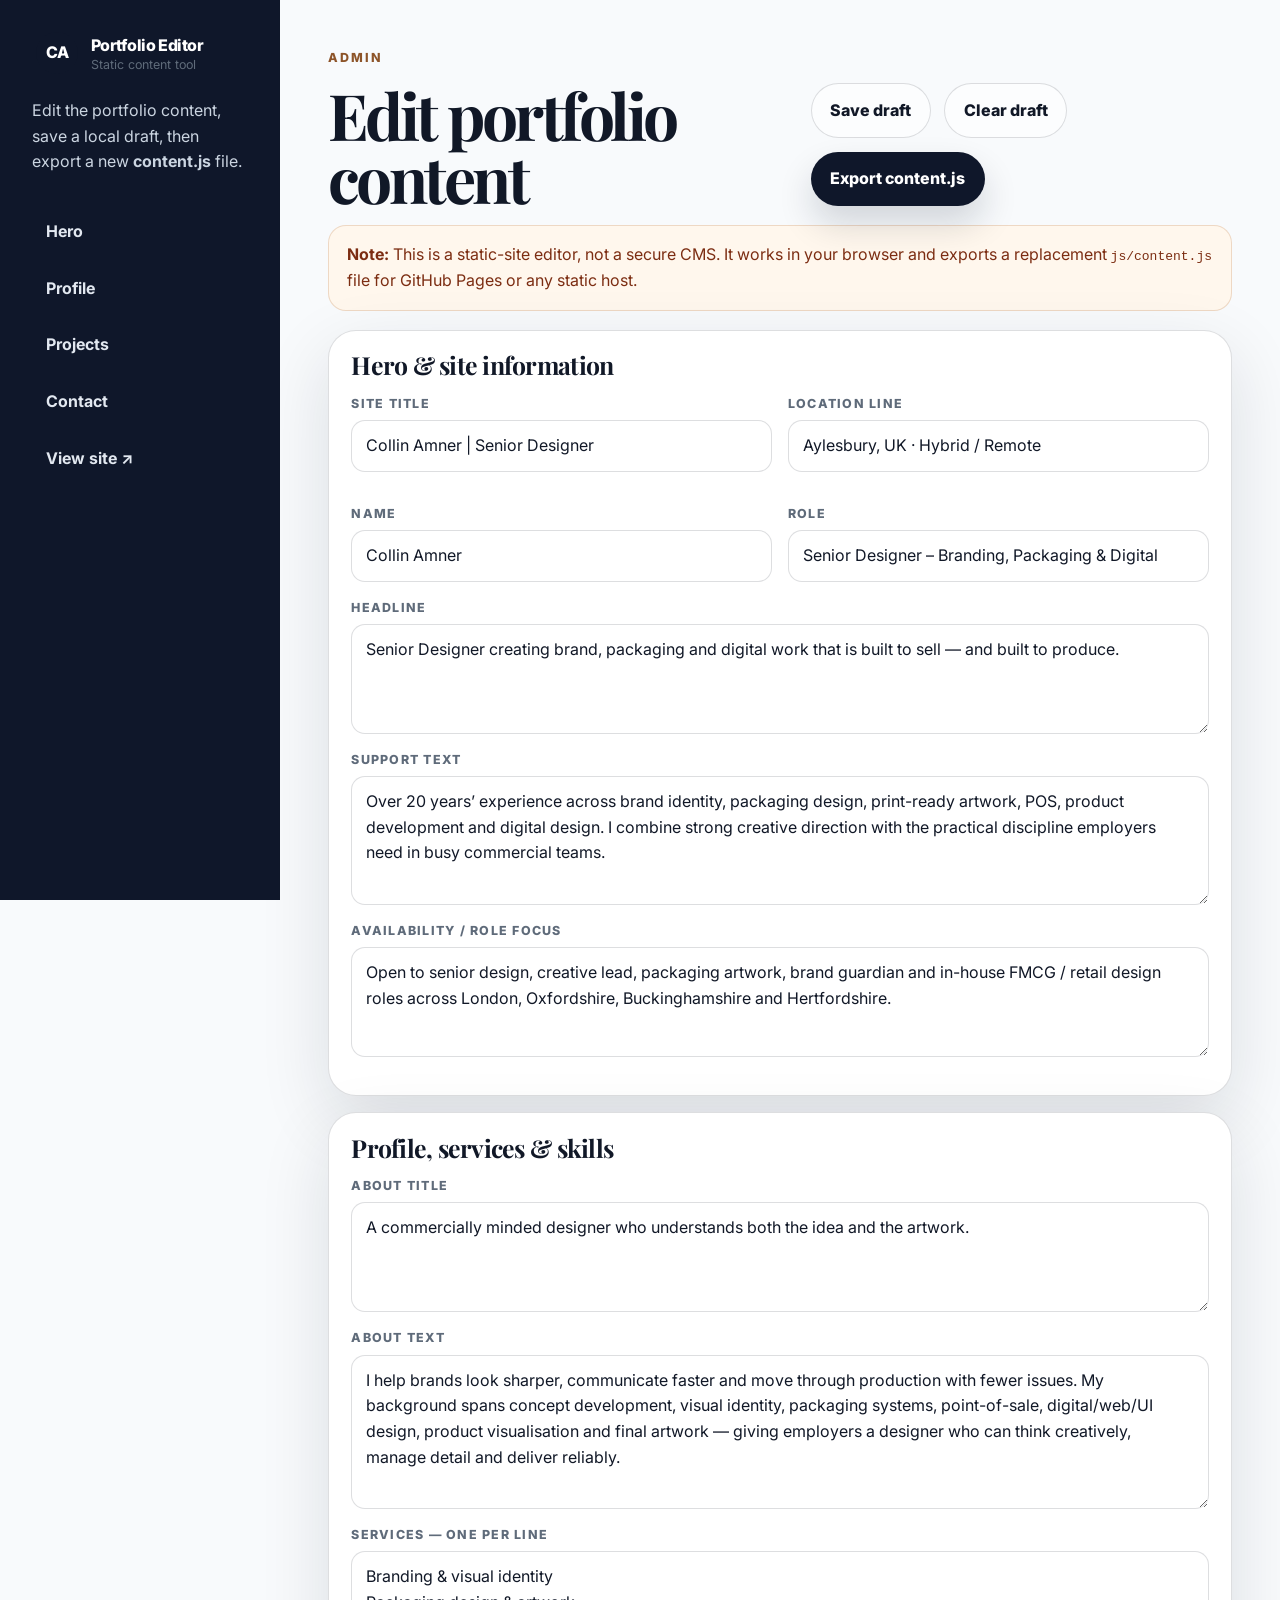
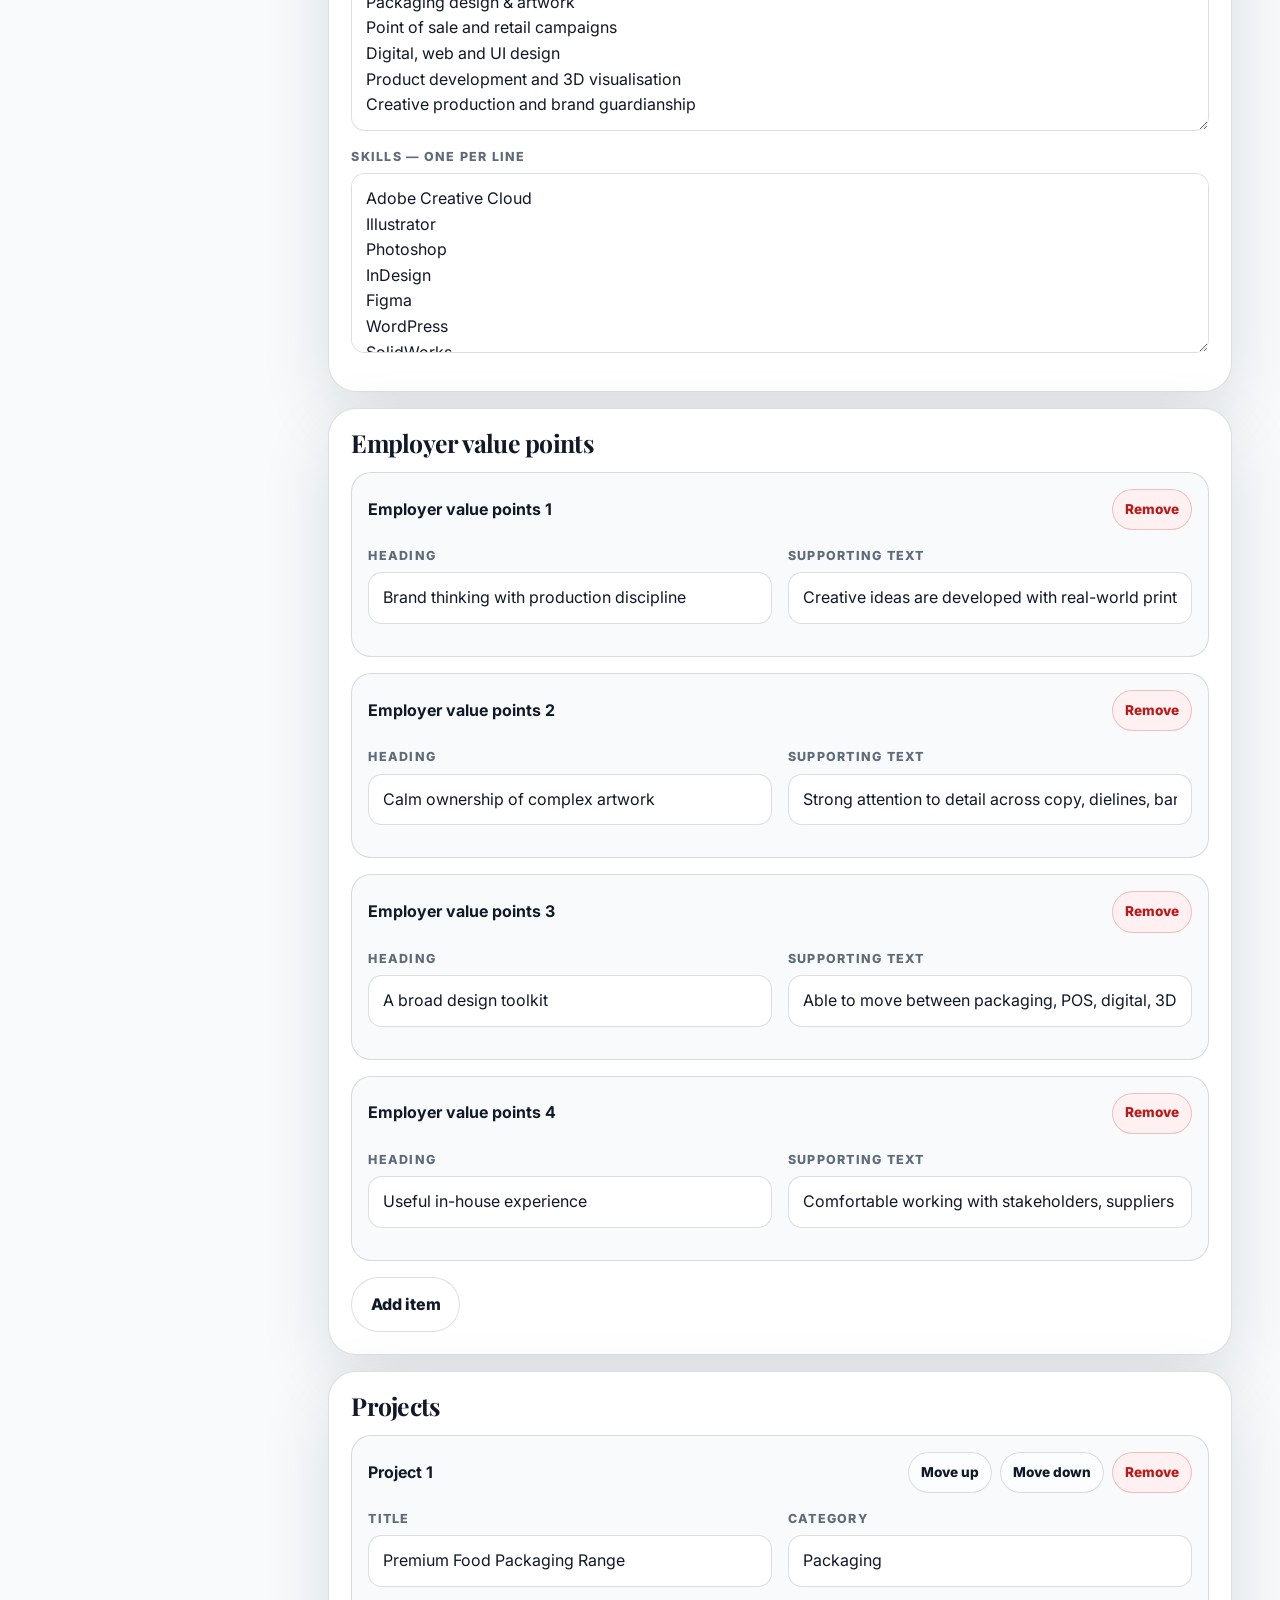
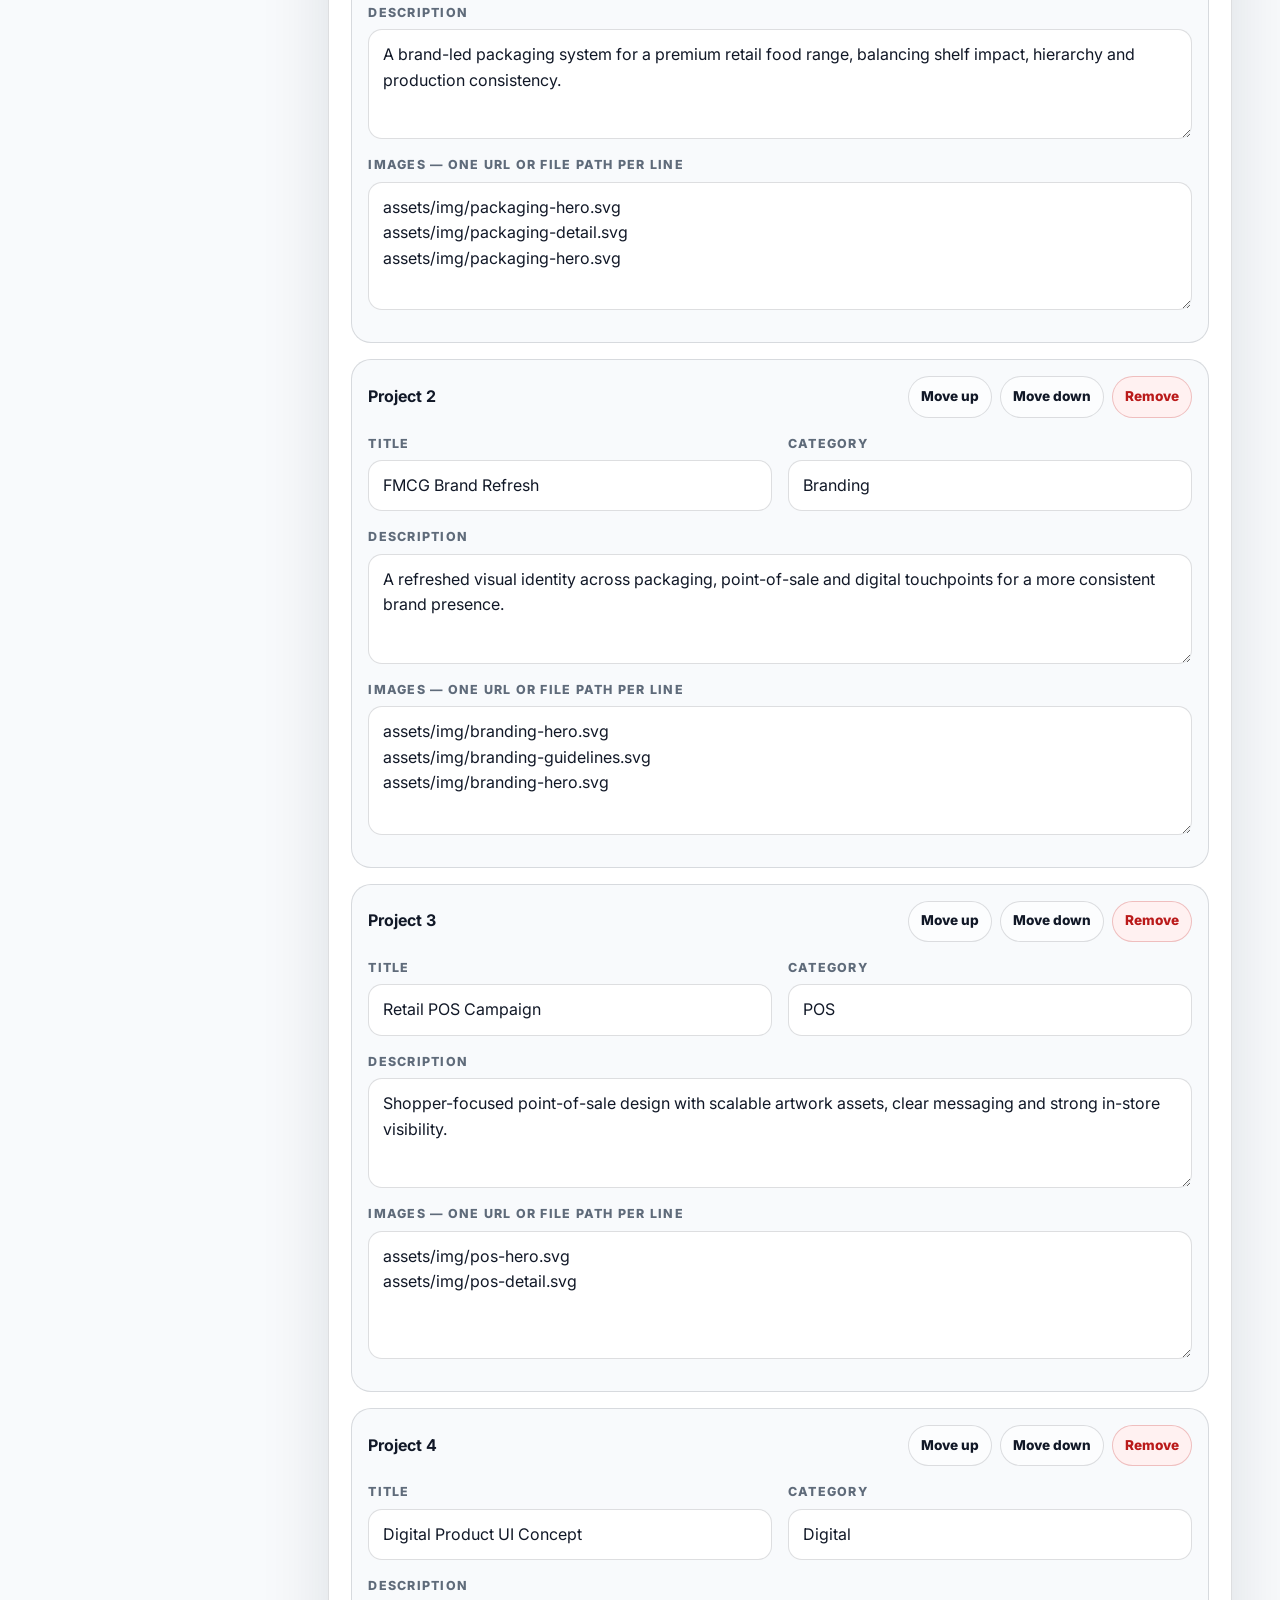
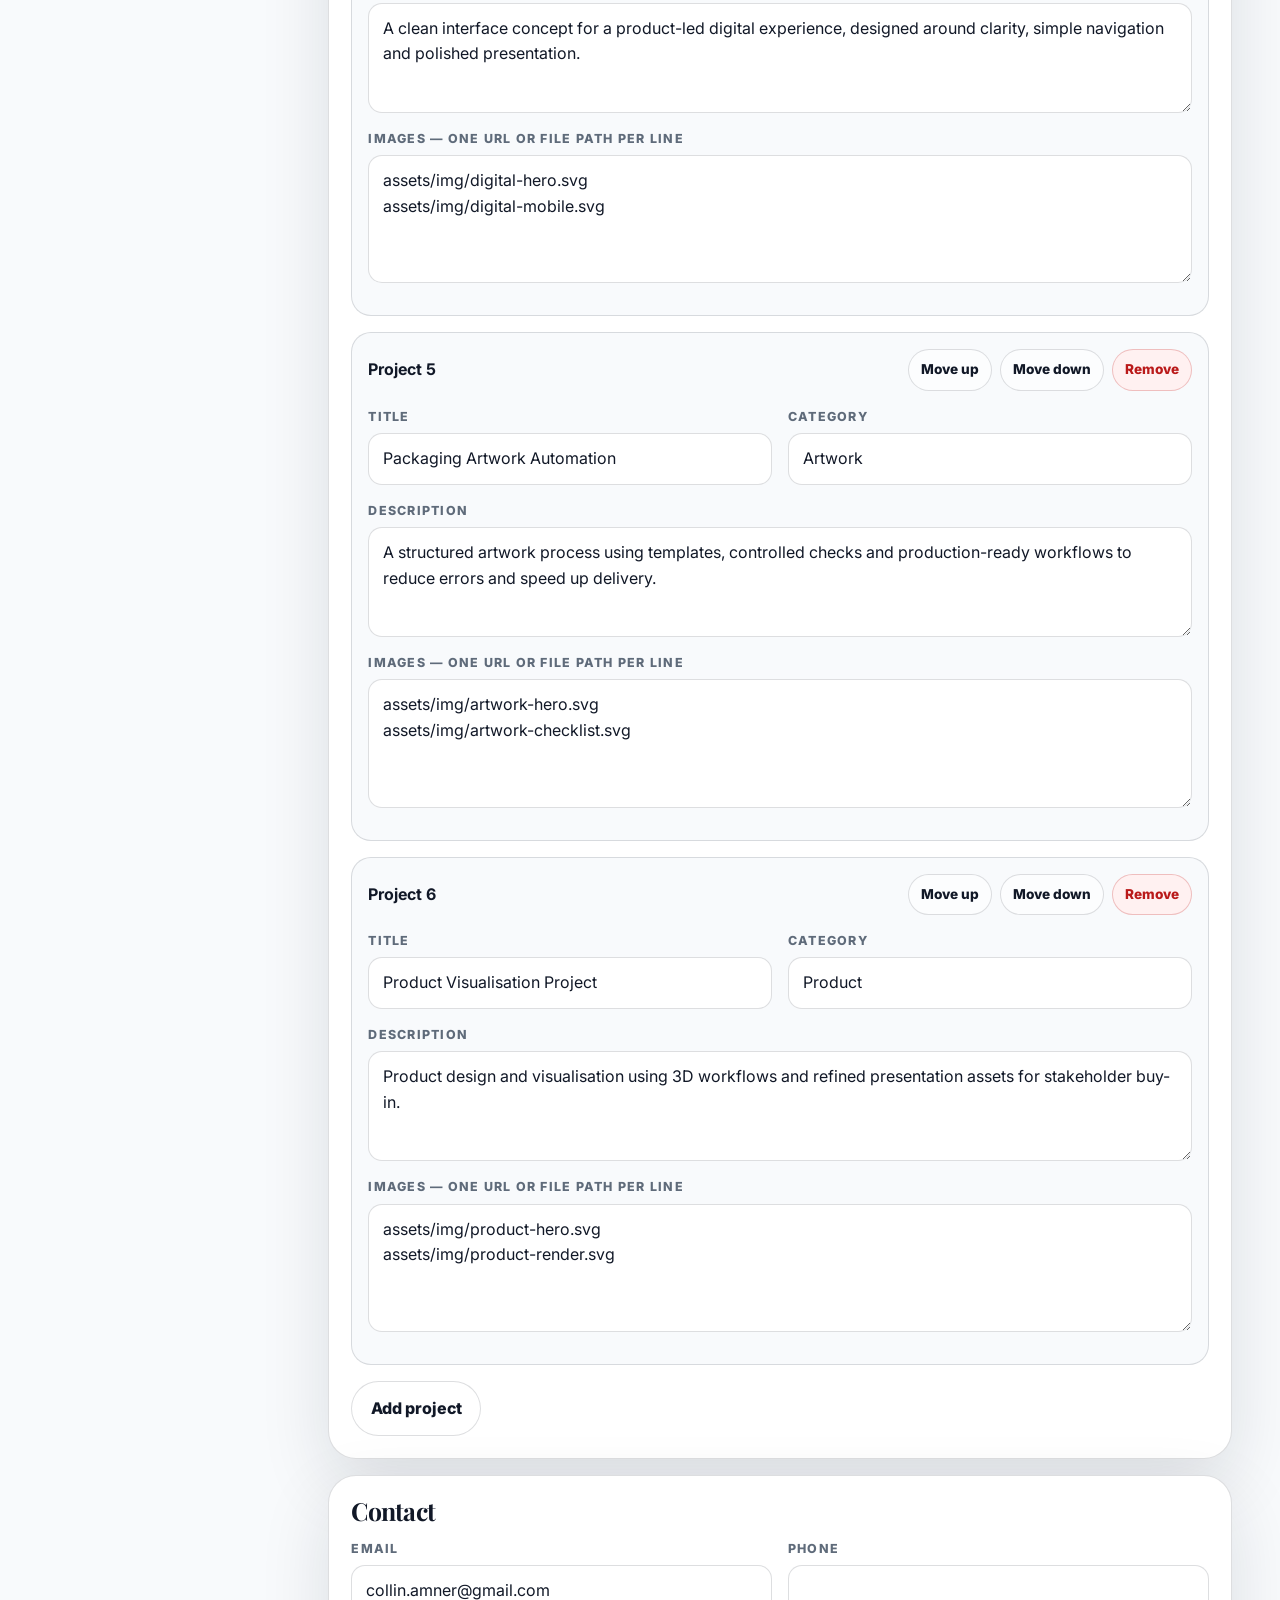
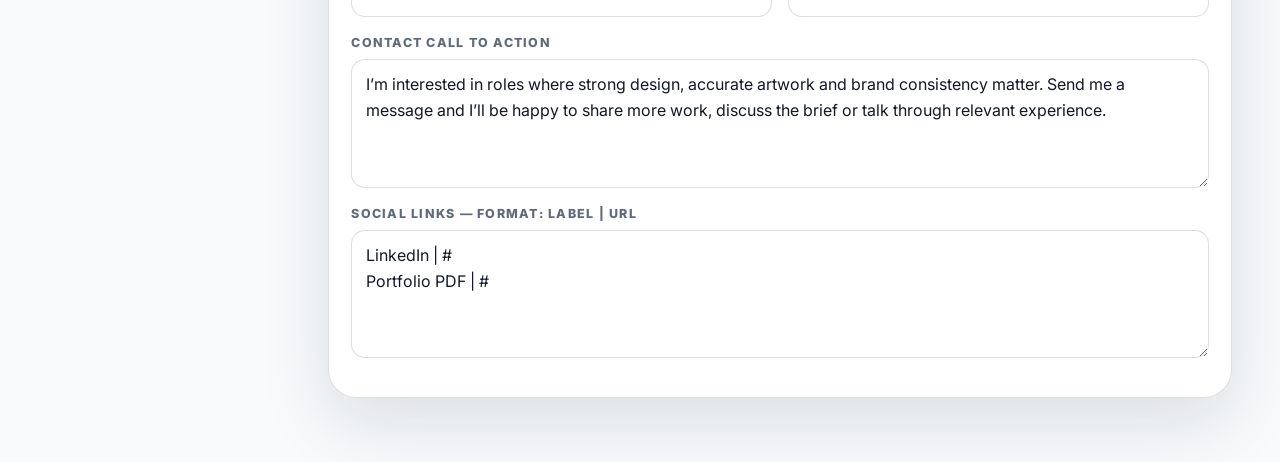
==== admin.html @ 6505d006 "Add files via upload" ====
<!DOCTYPE html>
<html lang="en">
<head>
    <meta charset="UTF-8">
    <meta name="viewport" content="width=device-width, initial-scale=1.0">
    <meta name="robots" content="noindex">
    <title>Portfolio Content Editor | Collin Amner</title>
    <link rel="preconnect" href="https://fonts.googleapis.com">
    <link rel="preconnect" href="https://fonts.gstatic.com" crossorigin>
    <link href="https://fonts.googleapis.com/css2?family=Inter:wght@400;500;600;700;800&family=Playfair+Display:wght@600;700&display=swap" rel="stylesheet">
    <link rel="stylesheet" href="css/styles.css">
</head>
<body class="admin-body">
    <div class="admin-shell">
        <aside class="admin-sidebar">
            <a class="brand-mark" href="index.html" target="_blank" rel="noopener">
                <span class="brand-symbol">CA</span>
                <span>
                    <strong>Portfolio Editor</strong>
                    <small>Static content tool</small>
                </span>
            </a>
            <p style="margin-top: 1.5rem;">Edit the portfolio content, save a local draft, then export a new <strong>content.js</strong> file.</p>
            <nav class="admin-nav" aria-label="Editor sections">
                <a href="#sec-hero">Hero</a>
                <a href="#sec-profile">Profile</a>
                <a href="#sec-projects">Projects</a>
                <a href="#sec-contact">Contact</a>
                <a href="index.html" target="_blank" rel="noopener">View site ↗</a>
            </nav>
        </aside>

        <main class="admin-main">
            <div class="admin-topbar">
                <div>
                    <p class="eyebrow">Admin</p>
                    <h1 style="font-size: clamp(2.2rem, 5vw, 4rem); margin-bottom: 0;">Edit portfolio content</h1>
                </div>
                <div class="admin-actions">
                    <button id="btn-save-draft" class="btn btn-secondary" type="button">Save draft</button>
                    <button id="btn-clear-draft" class="btn btn-secondary" type="button">Clear draft</button>
                    <button id="btn-export" class="btn btn-primary" type="button">Export content.js</button>
                </div>
            </div>

            <div class="admin-notice">
                <strong>Note:</strong> This is a static-site editor, not a secure CMS. It works in your browser and exports a replacement <code>js/content.js</code> file for GitHub Pages or any static host.
            </div>

            <form id="admin-form" autocomplete="off"></form>
            <p id="admin-output" class="admin-output" role="status" aria-live="polite"></p>
        </main>
    </div>

    <script src="js/content.js"></script>
    <script src="js/admin.js"></script>
</body>
</html>
---- css/styles.css ----
:root {
    --bg: #f7f3ec;
    --surface: #fffaf2;
    --surface-strong: #ffffff;
    --ink: #111827;
    --muted: #5f6b7a;
    --soft: #d9cfc1;
    --line: rgba(17, 24, 39, 0.14);
    --accent: #b7763f;
    --accent-dark: #8d5429;
    --navy: #0f172a;
    --navy-soft: #1e293b;
    --success: #13795b;
    --danger: #ba1a1a;
    --radius: 28px;
    --radius-small: 16px;
    --shadow: 0 24px 70px rgba(15, 23, 42, 0.12);
    --font-sans: 'Inter', system-ui, -apple-system, BlinkMacSystemFont, 'Segoe UI', sans-serif;
    --font-serif: 'Playfair Display', Georgia, serif;
}

* { box-sizing: border-box; }
html { scroll-behavior: smooth; }
body {
    margin: 0;
    background:
        radial-gradient(circle at top left, rgba(183, 118, 63, 0.18), transparent 30rem),
        linear-gradient(180deg, #fbf7ef 0%, var(--bg) 48%, #efe6d9 100%);
    color: var(--ink);
    font-family: var(--font-sans);
    line-height: 1.6;
    -webkit-font-smoothing: antialiased;
    text-rendering: optimizeLegibility;
}

body.nav-open { overflow: hidden; }
a { color: inherit; text-decoration: none; }
img { display: block; max-width: 100%; }
ul { margin: 0; padding: 0; list-style: none; }
button, input, textarea { font: inherit; }
button { border: 0; cursor: pointer; }

.skip-link {
    position: fixed;
    left: 1rem;
    top: 1rem;
    z-index: 9999;
    transform: translateY(-150%);
    background: var(--navy);
    color: white;
    padding: 0.75rem 1rem;
    border-radius: 999px;
}
.skip-link:focus { transform: translateY(0); }

.section-shell {
    width: min(1180px, calc(100% - 2rem));
    margin-inline: auto;
}

.site-header {
    position: sticky;
    top: 0;
    z-index: 100;
    display: flex;
    justify-content: space-between;
    align-items: center;
    gap: 1rem;
    width: min(1180px, calc(100% - 2rem));
    margin: 1rem auto 0;
    padding: 0.75rem;
    border: 1px solid var(--line);
    border-radius: 999px;
    background: rgba(255, 250, 242, 0.82);
    backdrop-filter: blur(18px);
    box-shadow: 0 18px 50px rgba(15, 23, 42, 0.08);
}

.brand-mark {
    display: inline-flex;
    align-items: center;
    gap: 0.8rem;
    padding-left: 0.25rem;
}
.brand-symbol {
    display: grid;
    place-items: center;
    width: 42px;
    height: 42px;
    border-radius: 50%;
    background: var(--navy);
    color: white;
    font-weight: 800;
    letter-spacing: -0.06em;
}
.brand-mark strong,
.brand-mark small { display: block; }
.brand-mark strong { font-weight: 800; letter-spacing: -0.03em; }
.brand-mark small { color: var(--muted); font-size: 0.78rem; line-height: 1.2; }

.site-nav {
    display: flex;
    align-items: center;
    gap: 0.25rem;
}
.site-nav a {
    padding: 0.65rem 0.95rem;
    border-radius: 999px;
    color: var(--muted);
    font-size: 0.92rem;
    font-weight: 650;
    transition: 180ms ease;
}
.site-nav a:hover,
.site-nav a:focus-visible {
    background: rgba(15, 23, 42, 0.08);
    color: var(--ink);
}
.nav-toggle { display: none; }

.hero {
    display: grid;
    grid-template-columns: minmax(0, 1.25fr) minmax(300px, 0.75fr);
    gap: 2rem;
    align-items: stretch;
    padding: clamp(4rem, 8vw, 7rem) 0 clamp(3rem, 6vw, 5rem);
}
.hero-copy,
.hero-card,
.profile-panel,
.value-panel,
.contact-card,
.admin-card {
    border: 1px solid var(--line);
    border-radius: var(--radius);
    background: rgba(255, 250, 242, 0.76);
    box-shadow: var(--shadow);
}
.hero-copy { padding: clamp(2rem, 5vw, 4rem); }
.hero-card {
    display: flex;
    flex-direction: column;
    justify-content: space-between;
    padding: clamp(1.5rem, 3vw, 2.4rem);
    color: white;
    background:
        linear-gradient(145deg, rgba(15, 23, 42, 0.96), rgba(30, 41, 59, 0.96)),
        radial-gradient(circle at 10% 20%, rgba(183, 118, 63, 0.4), transparent 20rem);
}

.eyebrow,
.card-kicker {
    margin: 0 0 1rem;
    color: var(--accent-dark);
    font-size: 0.78rem;
    font-weight: 800;
    letter-spacing: 0.16em;
    text-transform: uppercase;
}
.hero-card .card-kicker { color: #e6c5a5; }

h1, h2, h3, p { margin-top: 0; }
h1,
h2 {
    font-family: var(--font-serif);
    line-height: 0.98;
    letter-spacing: -0.055em;
}
h1 { max-width: 12ch; margin-bottom: 1.5rem; font-size: clamp(3.2rem, 8vw, 7.7rem); }
h2 { margin-bottom: 1rem; font-size: clamp(2.1rem, 4.2vw, 4.4rem); }
h3 { margin-bottom: 1rem; font-size: 1.05rem; letter-spacing: -0.02em; }
.hero-support,
.lead-text,
.section-heading p,
.hero-card p,
.project-card p,
.value-card p {
    color: var(--muted);
    font-size: clamp(1rem, 1.3vw, 1.16rem);
}
.hero-support { max-width: 62ch; }
.hero-card p { color: #cbd5e1; }

.hero-actions,
.contact-actions,
.admin-actions {
    display: flex;
    flex-wrap: wrap;
    gap: 0.85rem;
    margin-top: 2rem;
}
.btn,
.btn-primary,
.btn-secondary,
.btn-danger {
    display: inline-flex;
    align-items: center;
    justify-content: center;
    gap: 0.5rem;
    min-height: 48px;
    padding: 0.85rem 1.15rem;
    border: 1px solid transparent;
    border-radius: 999px;
    font-weight: 800;
    transition: transform 180ms ease, box-shadow 180ms ease, background 180ms ease, border-color 180ms ease;
}
.btn:hover,
.btn-primary:hover,
.btn-secondary:hover,
.btn-danger:hover { transform: translateY(-2px); }
.btn:focus-visible,
.site-nav a:focus-visible,
.project-card button:focus-visible,
.lightbox button:focus-visible,
.form-control:focus-visible { outline: 3px solid rgba(183, 118, 63, 0.35); outline-offset: 3px; }
.btn-primary { background: var(--navy); color: white; box-shadow: 0 18px 35px rgba(15, 23, 42, 0.16); }
.btn-primary:hover { background: var(--navy-soft); }
.btn-secondary { background: rgba(255, 255, 255, 0.58); border-color: var(--line); color: var(--ink); }
.btn-danger { background: #fff1f1; border-color: rgba(186, 26, 26, 0.24); color: var(--danger); }
.btn-sm { min-height: 38px; padding: 0.55rem 0.75rem; font-size: 0.85rem; }

.stats-grid {
    display: grid;
    grid-template-columns: repeat(2, minmax(0, 1fr));
    gap: 0.75rem;
    margin-top: 2rem;
}
.stat {
    padding: 1rem;
    border: 1px solid rgba(255, 255, 255, 0.14);
    border-radius: 18px;
    background: rgba(255, 255, 255, 0.07);
}
.stat strong { display: block; font-size: 1.35rem; line-height: 1; }
.stat span { color: #cbd5e1; font-size: 0.78rem; }

.section-heading {
    display: grid;
    grid-template-columns: minmax(0, 0.85fr) minmax(260px, 0.55fr);
    gap: 2rem;
    align-items: end;
    margin-bottom: 2rem;
}
.section-heading h2 { margin-bottom: 0; }
.section-heading.compact { display: block; max-width: 780px; }

.work-section,
.profile-section,
.skills-section,
.contact-section { padding: clamp(3rem, 6vw, 5rem) 0; }
.project-grid {
    display: grid;
    grid-template-columns: repeat(2, minmax(0, 1fr));
    gap: 1rem;
}
.project-card {
    display: grid;
    grid-template-rows: auto 1fr;
    overflow: hidden;
    border: 1px solid var(--line);
    border-radius: var(--radius);
    background: var(--surface-strong);
    box-shadow: 0 18px 45px rgba(15, 23, 42, 0.08);
    transition: transform 220ms ease, box-shadow 220ms ease;
}
.project-card:hover { transform: translateY(-5px); box-shadow: 0 28px 70px rgba(15, 23, 42, 0.14); }
.project-media {
    position: relative;
    aspect-ratio: 4 / 3;
    overflow: hidden;
    background: var(--navy);
}
.project-media img {
    width: 100%;
    height: 100%;
    object-fit: cover;
    transition: transform 600ms ease;
}
.project-card:hover .project-media img { transform: scale(1.04); }
.project-tag {
    position: absolute;
    left: 1rem;
    top: 1rem;
    padding: 0.42rem 0.65rem;
    border-radius: 999px;
    background: rgba(255, 255, 255, 0.9);
    color: var(--navy);
    font-size: 0.76rem;
    font-weight: 800;
}
.project-body { display: grid; gap: 0.8rem; padding: 1.35rem; }
.project-body h3 { margin: 0; font-size: 1.35rem; }
.project-body p { margin: 0; }
.project-body button { justify-self: start; margin-top: 0.5rem; }

.profile-section {
    display: grid;
    grid-template-columns: minmax(0, 0.9fr) minmax(300px, 1.1fr);
    gap: 1rem;
}
.profile-panel,
.value-panel { padding: clamp(1.5rem, 4vw, 3rem); }
.value-grid {
    display: grid;
    gap: 0.9rem;
}
.value-card {
    padding: 1.2rem;
    border: 1px solid var(--line);
    border-radius: 20px;
    background: rgba(255, 255, 255, 0.52);
}
.value-card strong { display: block; margin-bottom: 0.35rem; font-size: 1.05rem; }
.value-card p { margin: 0; }

.skills-layout {
    display: grid;
    grid-template-columns: minmax(0, 0.8fr) minmax(300px, 1.2fr);
    gap: 1rem;
}
.skills-layout > div {
    padding: clamp(1.5rem, 3vw, 2.2rem);
    border: 1px solid var(--line);
    border-radius: var(--radius);
    background: rgba(255, 250, 242, 0.72);
}
.check-list { display: grid; gap: 0.75rem; }
.check-list li {
    display: flex;
    gap: 0.7rem;
    align-items: flex-start;
    padding: 0.85rem 0;
    border-bottom: 1px solid var(--line);
    font-weight: 700;
}
.check-list li::before { content: '✓'; color: var(--success); font-weight: 900; }
.tag-list { display: flex; flex-wrap: wrap; gap: 0.65rem; }
.tag-list li {
    padding: 0.6rem 0.8rem;
    border: 1px solid var(--line);
    border-radius: 999px;
    background: rgba(255, 255, 255, 0.66);
    color: var(--navy);
    font-weight: 700;
    font-size: 0.92rem;
}

.contact-section {
    display: grid;
    grid-template-columns: minmax(0, 1fr) minmax(320px, 0.7fr);
    gap: 1rem;
    align-items: stretch;
}
.contact-card { padding: clamp(1.5rem, 3vw, 2.2rem); }
.contact-row {
    display: flex;
    justify-content: space-between;
    gap: 1rem;
    padding: 1rem 0;
    border-bottom: 1px solid var(--line);
}
.contact-row span { color: var(--muted); }
.contact-row a { font-weight: 800; }
.contact-row a:hover { color: var(--accent-dark); }

.site-footer {
    display: flex;
    justify-content: space-between;
    gap: 1rem;
    padding: 2rem 0 3rem;
    color: var(--muted);
    font-size: 0.92rem;
}
.footer-socials { display: flex; gap: 1rem; flex-wrap: wrap; }
.footer-socials a { font-weight: 800; color: var(--navy); }

.lightbox {
    position: fixed;
    inset: 0;
    z-index: 1000;
    display: grid;
    grid-template-columns: auto minmax(0, 1fr) auto;
    align-items: center;
    gap: 1rem;
    padding: clamp(1rem, 4vw, 3rem);
    background: rgba(15, 23, 42, 0.94);
    color: white;
}
.lightbox.hidden { display: none; }
.lightbox-close {
    position: absolute;
    top: 1rem;
    right: 1rem;
    padding: 0.75rem 1rem;
    border-radius: 999px;
    background: rgba(255, 255, 255, 0.12);
    color: white;
    font-weight: 800;
}
.lightbox-arrow {
    display: grid;
    place-items: center;
    width: clamp(44px, 6vw, 64px);
    height: clamp(44px, 6vw, 64px);
    border-radius: 50%;
    background: rgba(255, 255, 255, 0.12);
    color: white;
    font-size: clamp(2rem, 5vw, 4rem);
}
.lightbox-content { margin: 0; text-align: center; }
.lightbox-content img {
    width: min(100%, 1100px);
    max-height: 74vh;
    margin-inline: auto;
    object-fit: contain;
    border-radius: 20px;
    box-shadow: 0 30px 80px rgba(0, 0, 0, 0.35);
}
.lightbox-content figcaption { max-width: 760px; margin: 1rem auto 0; }
.lightbox-content h2 { margin-bottom: 0.25rem; font-size: clamp(1.6rem, 3vw, 2.6rem); }
.lightbox-content p { margin-bottom: 0; color: #cbd5e1; }

.reveal-on-load { animation: riseIn 620ms ease both; }
.hero-card.reveal-on-load { animation-delay: 120ms; }
@keyframes riseIn {
    from { opacity: 0; transform: translateY(16px); }
    to { opacity: 1; transform: translateY(0); }
}

/* Admin */
.admin-body { background: #f8fafc; }
.admin-shell { display: grid; grid-template-columns: 280px minmax(0, 1fr); min-height: 100vh; }
.admin-sidebar {
    position: sticky;
    top: 0;
    height: 100vh;
    padding: 2rem;
    border-right: 1px solid var(--line);
    background: var(--navy);
    color: white;
}
.admin-sidebar p { color: #cbd5e1; }
.admin-nav { display: grid; gap: 0.45rem; margin-top: 2rem; }
.admin-nav a {
    padding: 0.75rem 0.9rem;
    border-radius: 14px;
    color: #e2e8f0;
    font-weight: 700;
}
.admin-nav a:hover { background: rgba(255, 255, 255, 0.1); }
.admin-main { padding: clamp(1rem, 4vw, 3rem); }
.admin-topbar {
    display: flex;
    justify-content: space-between;
    align-items: center;
    gap: 1rem;
    margin-bottom: 1rem;
}
.admin-notice {
    margin-bottom: 1.2rem;
    padding: 1rem 1.1rem;
    border: 1px solid rgba(183, 118, 63, 0.24);
    border-radius: 18px;
    background: #fff7ed;
    color: #7c2d12;
}
.admin-card { margin-bottom: 1rem; padding: 1.4rem; background: white; }
.admin-card h2 { margin-bottom: 1rem; font-size: 1.55rem; letter-spacing: -0.03em; }
.form-grid { display: grid; grid-template-columns: repeat(2, minmax(0, 1fr)); gap: 1rem; }
.form-group { display: grid; gap: 0.4rem; margin-bottom: 1rem; }
.form-group label { color: var(--muted); font-size: 0.78rem; font-weight: 800; letter-spacing: 0.1em; text-transform: uppercase; }
.form-control {
    width: 100%;
    min-height: 46px;
    padding: 0.75rem 0.85rem;
    border: 1px solid var(--line);
    border-radius: 14px;
    background: #fff;
    color: var(--ink);
}
textarea.form-control { min-height: 110px; resize: vertical; }
.project-editor {
    margin-bottom: 1rem;
    padding: 1rem;
    border: 1px solid var(--line);
    border-radius: 20px;
    background: #f8fafc;
}
.project-editor-header {
    display: flex;
    justify-content: space-between;
    gap: 1rem;
    align-items: center;
    margin-bottom: 1rem;
}
.project-actions { display: flex; flex-wrap: wrap; gap: 0.5rem; }
.admin-output { margin-top: 1rem; color: var(--success); font-weight: 800; }

@media (max-width: 900px) {
    .site-header { border-radius: 24px; }
    .nav-toggle {
        display: inline-flex;
        align-items: center;
        justify-content: center;
        min-height: 42px;
        padding: 0 1rem;
        border-radius: 999px;
        background: var(--navy);
        color: white;
        font-weight: 800;
    }
    .site-nav {
        position: fixed;
        inset: 5.8rem 1rem auto 1rem;
        display: none;
        padding: 1rem;
        border: 1px solid var(--line);
        border-radius: 24px;
        background: var(--surface-strong);
        box-shadow: var(--shadow);
    }
    .site-nav.open { display: grid; }
    .site-nav a { padding: 1rem; }
    .hero,
    .profile-section,
    .skills-layout,
    .contact-section,
    .section-heading,
    .admin-shell { grid-template-columns: 1fr; }
    .project-grid { grid-template-columns: 1fr; }
    h1 { max-width: none; }
    .admin-sidebar { position: static; height: auto; }
    .form-grid { grid-template-columns: 1fr; }
}

@media (max-width: 640px) {
    .section-shell { width: min(100% - 1rem, 1180px); }
    .site-header { margin-top: 0.5rem; }
    .brand-mark small { display: none; }
    .hero { padding-top: 2rem; }
    .stats-grid { grid-template-columns: 1fr; }
    .site-footer { flex-direction: column; }
    .lightbox { grid-template-columns: 1fr; }
    .lightbox-arrow { position: fixed; bottom: 1rem; }
    .lightbox-prev { left: 1rem; }
    .lightbox-next { right: 1rem; }
    .lightbox-content img { max-height: 60vh; }
}

@media (prefers-reduced-motion: reduce) {
    *, *::before, *::after { animation: none !important; transition: none !important; scroll-behavior: auto !important; }
}
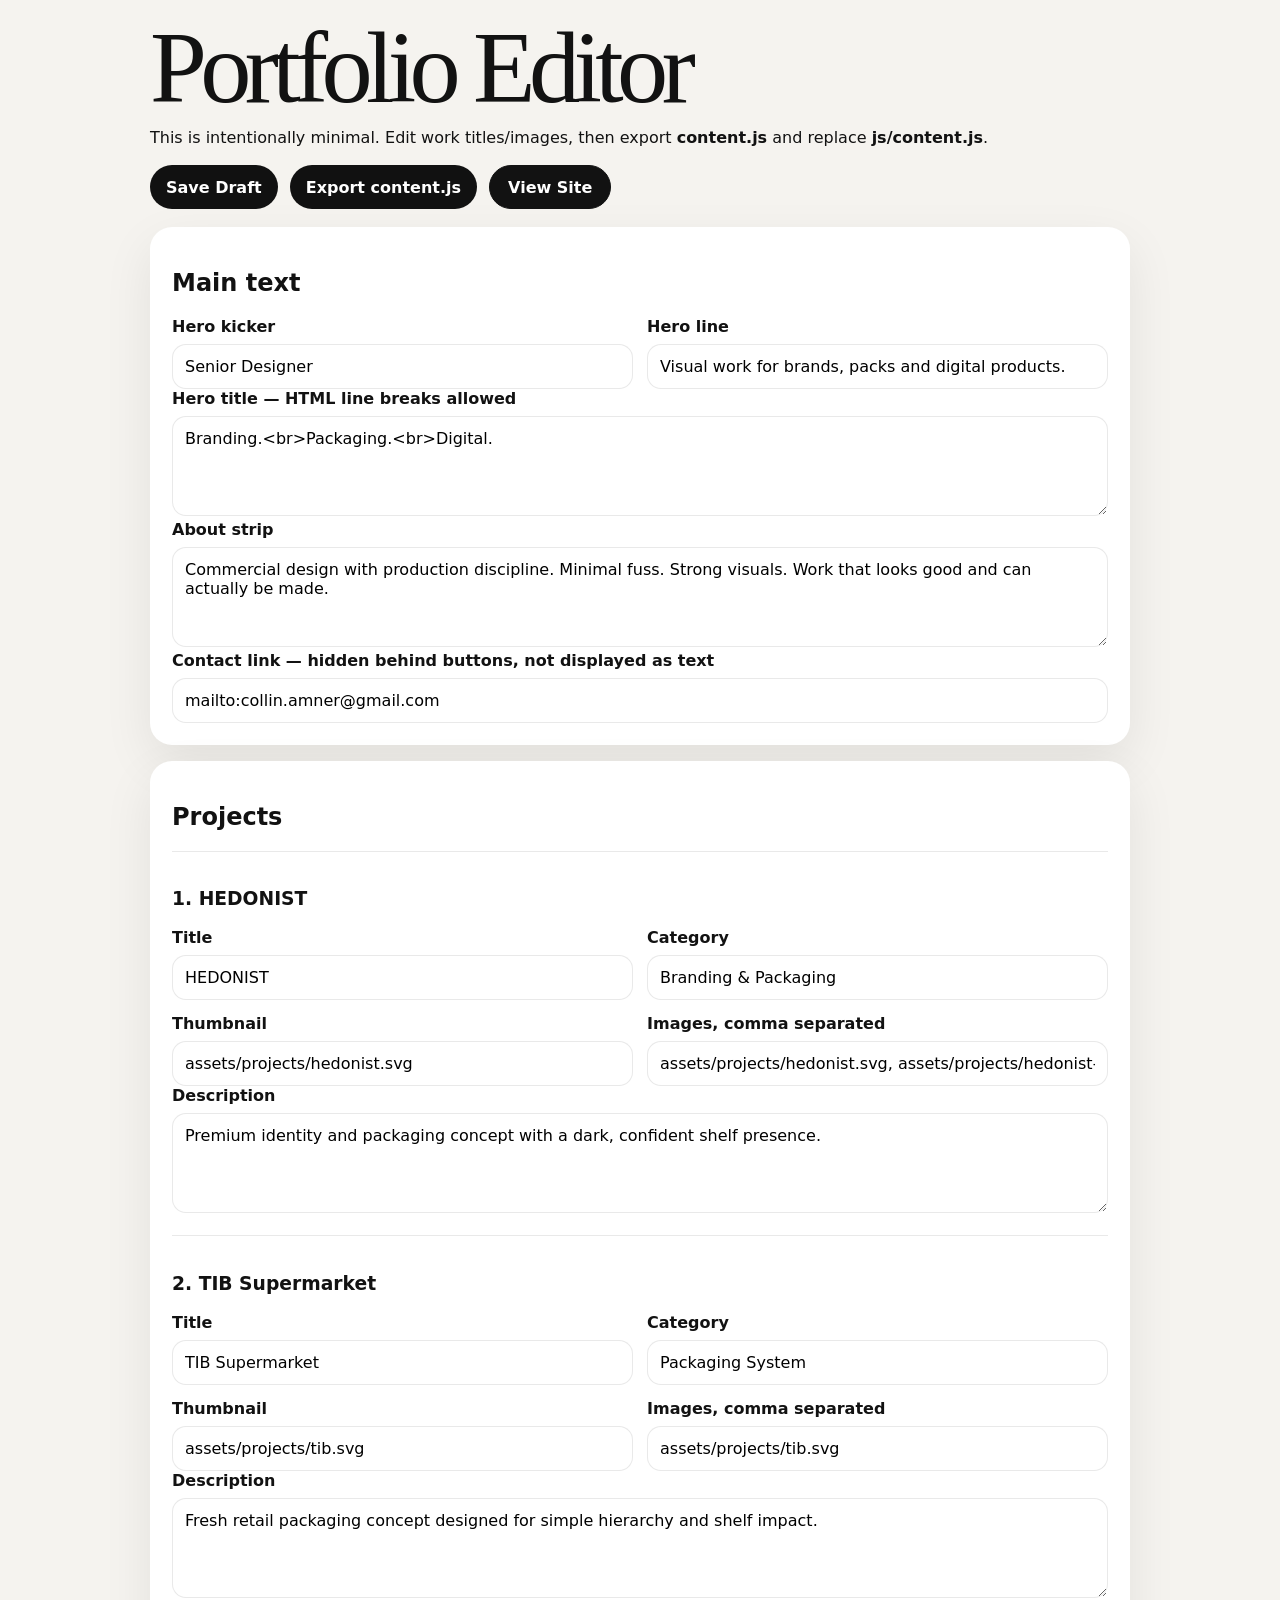
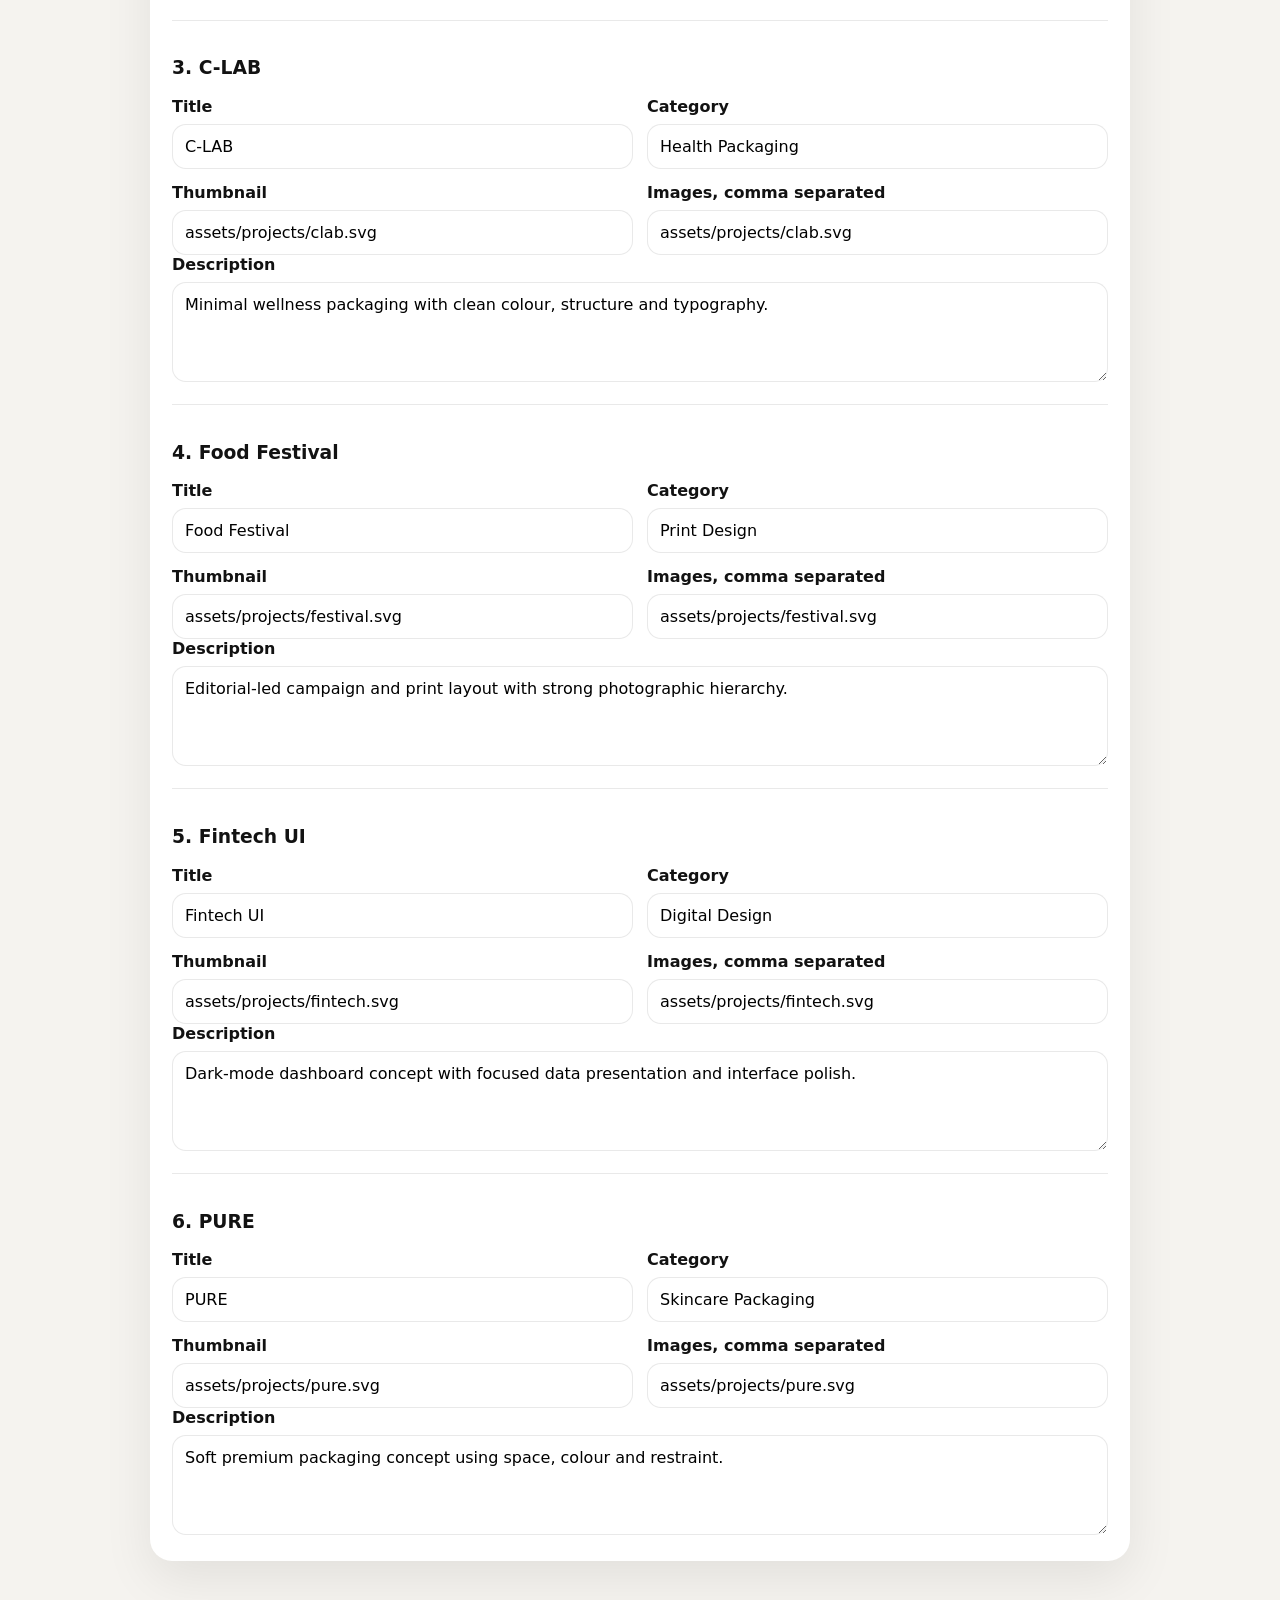
==== commit f413fa98: "Add files via upload" ====
--- a/admin.html
+++ b/admin.html
@@ -1,58 +1,23 @@
 <!DOCTYPE html>
 <html lang="en">
 <head>
-    <meta charset="UTF-8">
-    <meta name="viewport" content="width=device-width, initial-scale=1.0">
-    <meta name="robots" content="noindex">
-    <title>Portfolio Content Editor | Collin Amner</title>
-    <link rel="preconnect" href="https://fonts.googleapis.com">
-    <link rel="preconnect" href="https://fonts.gstatic.com" crossorigin>
-    <link href="https://fonts.googleapis.com/css2?family=Inter:wght@400;500;600;700;800&family=Playfair+Display:wght@600;700&display=swap" rel="stylesheet">
-    <link rel="stylesheet" href="css/styles.css">
+  <meta charset="UTF-8" />
+  <meta name="viewport" content="width=device-width, initial-scale=1.0" />
+  <title>Portfolio Editor</title>
+  <link rel="stylesheet" href="css/styles.css" />
+  <style>
+    body{padding:24px}.editor{width:min(100%,980px);margin:auto}.editor-card{background:#fff;border-radius:22px;padding:22px;margin:0 0 16px;box-shadow:var(--shadow)}
+    label{display:block;font-weight:800;margin:0 0 8px}input,textarea{width:100%;border:1px solid var(--line);border-radius:14px;padding:12px;font:inherit}textarea{min-height:100px}.editor-grid{display:grid;grid-template-columns:1fr 1fr;gap:14px}.editor-actions{display:flex;gap:12px;flex-wrap:wrap;margin:18px 0}.editor button{border:0;border-radius:999px;background:#111;color:#fff;padding:12px 16px;font-weight:800;cursor:pointer}.project-editor{border-top:1px solid var(--line);padding-top:18px;margin-top:18px}@media(max-width:700px){.editor-grid{grid-template-columns:1fr}}
+  </style>
 </head>
-<body class="admin-body">
-    <div class="admin-shell">
-        <aside class="admin-sidebar">
-            <a class="brand-mark" href="index.html" target="_blank" rel="noopener">
-                <span class="brand-symbol">CA</span>
-                <span>
-                    <strong>Portfolio Editor</strong>
-                    <small>Static content tool</small>
-                </span>
-            </a>
-            <p style="margin-top: 1.5rem;">Edit the portfolio content, save a local draft, then export a new <strong>content.js</strong> file.</p>
-            <nav class="admin-nav" aria-label="Editor sections">
-                <a href="#sec-hero">Hero</a>
-                <a href="#sec-profile">Profile</a>
-                <a href="#sec-projects">Projects</a>
-                <a href="#sec-contact">Contact</a>
-                <a href="index.html" target="_blank" rel="noopener">View site ↗</a>
-            </nav>
-        </aside>
-
-        <main class="admin-main">
-            <div class="admin-topbar">
-                <div>
-                    <p class="eyebrow">Admin</p>
-                    <h1 style="font-size: clamp(2.2rem, 5vw, 4rem); margin-bottom: 0;">Edit portfolio content</h1>
-                </div>
-                <div class="admin-actions">
-                    <button id="btn-save-draft" class="btn btn-secondary" type="button">Save draft</button>
-                    <button id="btn-clear-draft" class="btn btn-secondary" type="button">Clear draft</button>
-                    <button id="btn-export" class="btn btn-primary" type="button">Export content.js</button>
-                </div>
-            </div>
-
-            <div class="admin-notice">
-                <strong>Note:</strong> This is a static-site editor, not a secure CMS. It works in your browser and exports a replacement <code>js/content.js</code> file for GitHub Pages or any static host.
-            </div>
-
-            <form id="admin-form" autocomplete="off"></form>
-            <p id="admin-output" class="admin-output" role="status" aria-live="polite"></p>
-        </main>
-    </div>
-
-    <script src="js/content.js"></script>
-    <script src="js/admin.js"></script>
+<body>
+  <main class="editor">
+    <h1>Portfolio Editor</h1>
+    <p>This is intentionally minimal. Edit work titles/images, then export <strong>content.js</strong> and replace <strong>js/content.js</strong>.</p>
+    <div class="editor-actions"><button id="save-draft">Save Draft</button><button id="export-content">Export content.js</button><a class="contact-button" href="index.html">View Site</a></div>
+    <form id="editor-form"></form>
+  </main>
+  <script src="js/content.js"></script>
+  <script src="js/admin.js"></script>
 </body>
 </html>
--- a/css/styles.css
+++ b/css/styles.css
@@ -1,552 +1,348 @@
 :root {
-    --bg: #f7f3ec;
-    --surface: #fffaf2;
-    --surface-strong: #ffffff;
-    --ink: #111827;
-    --muted: #5f6b7a;
-    --soft: #d9cfc1;
-    --line: rgba(17, 24, 39, 0.14);
-    --accent: #b7763f;
-    --accent-dark: #8d5429;
-    --navy: #0f172a;
-    --navy-soft: #1e293b;
-    --success: #13795b;
-    --danger: #ba1a1a;
-    --radius: 28px;
-    --radius-small: 16px;
-    --shadow: 0 24px 70px rgba(15, 23, 42, 0.12);
-    --font-sans: 'Inter', system-ui, -apple-system, BlinkMacSystemFont, 'Segoe UI', sans-serif;
-    --font-serif: 'Playfair Display', Georgia, serif;
+  --bg: #f5f3ef;
+  --card: #ffffff;
+  --text: #121212;
+  --muted: #756f66;
+  --line: rgba(18, 18, 18, 0.09);
+  --gold: #c69a2d;
+  --radius: 22px;
+  --shadow: 0 18px 50px rgba(18, 18, 18, 0.08);
 }
 
 * { box-sizing: border-box; }
 html { scroll-behavior: smooth; }
 body {
-    margin: 0;
-    background:
-        radial-gradient(circle at top left, rgba(183, 118, 63, 0.18), transparent 30rem),
-        linear-gradient(180deg, #fbf7ef 0%, var(--bg) 48%, #efe6d9 100%);
-    color: var(--ink);
-    font-family: var(--font-sans);
-    line-height: 1.6;
-    -webkit-font-smoothing: antialiased;
-    text-rendering: optimizeLegibility;
-}
-
-body.nav-open { overflow: hidden; }
+  margin: 0;
+  min-height: 100vh;
+  font-family: Inter, system-ui, sans-serif;
+  color: var(--text);
+  background: var(--bg);
+  -webkit-font-smoothing: antialiased;
+}
 a { color: inherit; text-decoration: none; }
+button { font: inherit; color: inherit; }
 img { display: block; max-width: 100%; }
-ul { margin: 0; padding: 0; list-style: none; }
-button, input, textarea { font: inherit; }
-button { border: 0; cursor: pointer; }
 
 .skip-link {
-    position: fixed;
-    left: 1rem;
-    top: 1rem;
-    z-index: 9999;
-    transform: translateY(-150%);
-    background: var(--navy);
-    color: white;
-    padding: 0.75rem 1rem;
-    border-radius: 999px;
-}
-.skip-link:focus { transform: translateY(0); }
-
-.section-shell {
-    width: min(1180px, calc(100% - 2rem));
-    margin-inline: auto;
+  position: absolute;
+  left: -999px;
+  top: 12px;
+  background: #fff;
+  padding: 10px 14px;
+  z-index: 10;
+}
+.skip-link:focus { left: 12px; }
+
+.site-header,
+.site-footer,
+.page-shell {
+  width: min(calc(100% - 32px), 1220px);
+  margin: 0 auto;
 }
 
 .site-header {
-    position: sticky;
-    top: 0;
-    z-index: 100;
-    display: flex;
-    justify-content: space-between;
-    align-items: center;
-    gap: 1rem;
-    width: min(1180px, calc(100% - 2rem));
-    margin: 1rem auto 0;
-    padding: 0.75rem;
-    border: 1px solid var(--line);
-    border-radius: 999px;
-    background: rgba(255, 250, 242, 0.82);
-    backdrop-filter: blur(18px);
-    box-shadow: 0 18px 50px rgba(15, 23, 42, 0.08);
-}
-
+  height: 82px;
+  display: flex;
+  align-items: center;
+  justify-content: space-between;
+  gap: 24px;
+}
+.brand {
+  display: inline-flex;
+  align-items: center;
+  gap: 12px;
+  font-weight: 800;
+  letter-spacing: -0.03em;
+}
 .brand-mark {
-    display: inline-flex;
-    align-items: center;
-    gap: 0.8rem;
-    padding-left: 0.25rem;
-}
-.brand-symbol {
-    display: grid;
-    place-items: center;
-    width: 42px;
-    height: 42px;
-    border-radius: 50%;
-    background: var(--navy);
-    color: white;
-    font-weight: 800;
-    letter-spacing: -0.06em;
-}
-.brand-mark strong,
-.brand-mark small { display: block; }
-.brand-mark strong { font-weight: 800; letter-spacing: -0.03em; }
-.brand-mark small { color: var(--muted); font-size: 0.78rem; line-height: 1.2; }
-
+  width: 48px;
+  height: 48px;
+  display: grid;
+  place-items: center;
+  border-radius: 50%;
+  background: var(--text);
+  color: #fff;
+  letter-spacing: -0.08em;
+}
+.brand-name { font-size: 1.05rem; }
 .site-nav {
-    display: flex;
-    align-items: center;
-    gap: 0.25rem;
-}
-.site-nav a {
-    padding: 0.65rem 0.95rem;
-    border-radius: 999px;
-    color: var(--muted);
-    font-size: 0.92rem;
-    font-weight: 650;
-    transition: 180ms ease;
-}
-.site-nav a:hover,
-.site-nav a:focus-visible {
-    background: rgba(15, 23, 42, 0.08);
-    color: var(--ink);
-}
-.nav-toggle { display: none; }
-
+  display: flex;
+  align-items: center;
+  gap: 20px;
+  color: var(--muted);
+  font-size: 0.95rem;
+}
+.site-nav a:hover { color: var(--text); }
+.contact-button {
+  display: inline-flex;
+  align-items: center;
+  justify-content: center;
+  min-height: 44px;
+  padding: 0 18px;
+  border-radius: 999px;
+  background: var(--text);
+  color: #fff !important;
+  font-weight: 700;
+  border: 1px solid var(--text);
+}
+
+.page-shell {
+  display: grid;
+  gap: 18px;
+}
 .hero {
-    display: grid;
-    grid-template-columns: minmax(0, 1.25fr) minmax(300px, 0.75fr);
-    gap: 2rem;
-    align-items: stretch;
-    padding: clamp(4rem, 8vw, 7rem) 0 clamp(3rem, 6vw, 5rem);
+  min-height: calc(100vh - 170px);
+  display: grid;
+  grid-template-columns: 0.82fr 1.18fr;
+  gap: 18px;
+  align-items: stretch;
 }
 .hero-copy,
-.hero-card,
-.profile-panel,
-.value-panel,
-.contact-card,
-.admin-card {
-    border: 1px solid var(--line);
-    border-radius: var(--radius);
-    background: rgba(255, 250, 242, 0.76);
-    box-shadow: var(--shadow);
-}
-.hero-copy { padding: clamp(2rem, 5vw, 4rem); }
-.hero-card {
-    display: flex;
-    flex-direction: column;
-    justify-content: space-between;
-    padding: clamp(1.5rem, 3vw, 2.4rem);
-    color: white;
-    background:
-        linear-gradient(145deg, rgba(15, 23, 42, 0.96), rgba(30, 41, 59, 0.96)),
-        radial-gradient(circle at 10% 20%, rgba(183, 118, 63, 0.4), transparent 20rem);
-}
-
-.eyebrow,
-.card-kicker {
-    margin: 0 0 1rem;
-    color: var(--accent-dark);
-    font-size: 0.78rem;
-    font-weight: 800;
-    letter-spacing: 0.16em;
-    text-transform: uppercase;
-}
-.hero-card .card-kicker { color: #e6c5a5; }
-
-h1, h2, h3, p { margin-top: 0; }
-h1,
-h2 {
-    font-family: var(--font-serif);
-    line-height: 0.98;
-    letter-spacing: -0.055em;
-}
-h1 { max-width: 12ch; margin-bottom: 1.5rem; font-size: clamp(3.2rem, 8vw, 7.7rem); }
-h2 { margin-bottom: 1rem; font-size: clamp(2.1rem, 4.2vw, 4.4rem); }
-h3 { margin-bottom: 1rem; font-size: 1.05rem; letter-spacing: -0.02em; }
-.hero-support,
-.lead-text,
-.section-heading p,
-.hero-card p,
-.project-card p,
-.value-card p {
-    color: var(--muted);
-    font-size: clamp(1rem, 1.3vw, 1.16rem);
-}
-.hero-support { max-width: 62ch; }
-.hero-card p { color: #cbd5e1; }
-
-.hero-actions,
-.contact-actions,
-.admin-actions {
-    display: flex;
-    flex-wrap: wrap;
-    gap: 0.85rem;
-    margin-top: 2rem;
-}
-.btn,
-.btn-primary,
-.btn-secondary,
-.btn-danger {
-    display: inline-flex;
-    align-items: center;
-    justify-content: center;
-    gap: 0.5rem;
-    min-height: 48px;
-    padding: 0.85rem 1.15rem;
-    border: 1px solid transparent;
-    border-radius: 999px;
-    font-weight: 800;
-    transition: transform 180ms ease, box-shadow 180ms ease, background 180ms ease, border-color 180ms ease;
-}
-.btn:hover,
-.btn-primary:hover,
-.btn-secondary:hover,
-.btn-danger:hover { transform: translateY(-2px); }
-.btn:focus-visible,
-.site-nav a:focus-visible,
-.project-card button:focus-visible,
-.lightbox button:focus-visible,
-.form-control:focus-visible { outline: 3px solid rgba(183, 118, 63, 0.35); outline-offset: 3px; }
-.btn-primary { background: var(--navy); color: white; box-shadow: 0 18px 35px rgba(15, 23, 42, 0.16); }
-.btn-primary:hover { background: var(--navy-soft); }
-.btn-secondary { background: rgba(255, 255, 255, 0.58); border-color: var(--line); color: var(--ink); }
-.btn-danger { background: #fff1f1; border-color: rgba(186, 26, 26, 0.24); color: var(--danger); }
-.btn-sm { min-height: 38px; padding: 0.55rem 0.75rem; font-size: 0.85rem; }
-
-.stats-grid {
-    display: grid;
-    grid-template-columns: repeat(2, minmax(0, 1fr));
-    gap: 0.75rem;
-    margin-top: 2rem;
-}
-.stat {
-    padding: 1rem;
-    border: 1px solid rgba(255, 255, 255, 0.14);
-    border-radius: 18px;
-    background: rgba(255, 255, 255, 0.07);
-}
-.stat strong { display: block; font-size: 1.35rem; line-height: 1; }
-.stat span { color: #cbd5e1; font-size: 0.78rem; }
-
-.section-heading {
-    display: grid;
-    grid-template-columns: minmax(0, 0.85fr) minmax(260px, 0.55fr);
-    gap: 2rem;
-    align-items: end;
-    margin-bottom: 2rem;
-}
-.section-heading h2 { margin-bottom: 0; }
-.section-heading.compact { display: block; max-width: 780px; }
-
-.work-section,
-.profile-section,
-.skills-section,
-.contact-section { padding: clamp(3rem, 6vw, 5rem) 0; }
-.project-grid {
-    display: grid;
-    grid-template-columns: repeat(2, minmax(0, 1fr));
-    gap: 1rem;
-}
-.project-card {
-    display: grid;
-    grid-template-rows: auto 1fr;
-    overflow: hidden;
-    border: 1px solid var(--line);
-    border-radius: var(--radius);
-    background: var(--surface-strong);
-    box-shadow: 0 18px 45px rgba(15, 23, 42, 0.08);
-    transition: transform 220ms ease, box-shadow 220ms ease;
-}
-.project-card:hover { transform: translateY(-5px); box-shadow: 0 28px 70px rgba(15, 23, 42, 0.14); }
-.project-media {
-    position: relative;
-    aspect-ratio: 4 / 3;
-    overflow: hidden;
-    background: var(--navy);
-}
-.project-media img {
-    width: 100%;
-    height: 100%;
-    object-fit: cover;
-    transition: transform 600ms ease;
-}
-.project-card:hover .project-media img { transform: scale(1.04); }
-.project-tag {
-    position: absolute;
-    left: 1rem;
-    top: 1rem;
-    padding: 0.42rem 0.65rem;
-    border-radius: 999px;
-    background: rgba(255, 255, 255, 0.9);
-    color: var(--navy);
-    font-size: 0.76rem;
-    font-weight: 800;
-}
-.project-body { display: grid; gap: 0.8rem; padding: 1.35rem; }
-.project-body h3 { margin: 0; font-size: 1.35rem; }
-.project-body p { margin: 0; }
-.project-body button { justify-self: start; margin-top: 0.5rem; }
-
-.profile-section {
-    display: grid;
-    grid-template-columns: minmax(0, 0.9fr) minmax(300px, 1.1fr);
-    gap: 1rem;
-}
-.profile-panel,
-.value-panel { padding: clamp(1.5rem, 4vw, 3rem); }
-.value-grid {
-    display: grid;
-    gap: 0.9rem;
-}
-.value-card {
-    padding: 1.2rem;
-    border: 1px solid var(--line);
-    border-radius: 20px;
-    background: rgba(255, 255, 255, 0.52);
-}
-.value-card strong { display: block; margin-bottom: 0.35rem; font-size: 1.05rem; }
-.value-card p { margin: 0; }
-
-.skills-layout {
-    display: grid;
-    grid-template-columns: minmax(0, 0.8fr) minmax(300px, 1.2fr);
-    gap: 1rem;
-}
-.skills-layout > div {
-    padding: clamp(1.5rem, 3vw, 2.2rem);
-    border: 1px solid var(--line);
-    border-radius: var(--radius);
-    background: rgba(255, 250, 242, 0.72);
-}
-.check-list { display: grid; gap: 0.75rem; }
-.check-list li {
-    display: flex;
-    gap: 0.7rem;
-    align-items: flex-start;
-    padding: 0.85rem 0;
-    border-bottom: 1px solid var(--line);
-    font-weight: 700;
-}
-.check-list li::before { content: '✓'; color: var(--success); font-weight: 900; }
-.tag-list { display: flex; flex-wrap: wrap; gap: 0.65rem; }
-.tag-list li {
-    padding: 0.6rem 0.8rem;
-    border: 1px solid var(--line);
-    border-radius: 999px;
-    background: rgba(255, 255, 255, 0.66);
-    color: var(--navy);
-    font-weight: 700;
-    font-size: 0.92rem;
-}
-
-.contact-section {
-    display: grid;
-    grid-template-columns: minmax(0, 1fr) minmax(320px, 0.7fr);
-    gap: 1rem;
-    align-items: stretch;
-}
-.contact-card { padding: clamp(1.5rem, 3vw, 2.2rem); }
-.contact-row {
-    display: flex;
-    justify-content: space-between;
-    gap: 1rem;
-    padding: 1rem 0;
-    border-bottom: 1px solid var(--line);
-}
-.contact-row span { color: var(--muted); }
-.contact-row a { font-weight: 800; }
-.contact-row a:hover { color: var(--accent-dark); }
-
+.featured-card,
+.about-strip {
+  background: rgba(255,255,255,0.72);
+  border: 1px solid rgba(255,255,255,0.95);
+  border-radius: calc(var(--radius) + 8px);
+  box-shadow: var(--shadow);
+}
+.hero-copy {
+  padding: clamp(26px, 5vw, 54px);
+  display: flex;
+  flex-direction: column;
+  justify-content: center;
+}
+.kicker {
+  margin: 0 0 16px;
+  color: var(--gold);
+  text-transform: uppercase;
+  letter-spacing: 0.13em;
+  font-size: 0.76rem;
+  font-weight: 800;
+}
+h1 {
+  margin: 0;
+  font-family: 'Instrument Serif', Georgia, serif;
+  font-size: clamp(4rem, 8vw, 7.3rem);
+  line-height: 0.86;
+  letter-spacing: -0.065em;
+  font-weight: 400;
+}
+.hero-line {
+  margin: 28px 0 0;
+  max-width: 360px;
+  color: var(--muted);
+  font-size: 1.05rem;
+  line-height: 1.55;
+}
+.featured-card,
+.work-card {
+  border: 0;
+  padding: 0;
+  text-align: left;
+  cursor: pointer;
+  overflow: hidden;
+  position: relative;
+}
+.featured-card img,
+.work-card img {
+  width: 100%;
+  height: 100%;
+  object-fit: cover;
+  transition: transform 0.45s ease;
+}
+.featured-card:hover img,
+.work-card:hover img { transform: scale(1.035); }
+.featured-card span,
+.work-card span {
+  position: absolute;
+  left: 18px;
+  right: 18px;
+  bottom: 18px;
+  display: flex;
+  justify-content: space-between;
+  align-items: end;
+  gap: 14px;
+  padding: 15px 16px;
+  border-radius: 16px;
+  background: rgba(255,255,255,0.88);
+  backdrop-filter: blur(10px);
+  box-shadow: 0 10px 22px rgba(18,18,18,0.08);
+}
+.featured-card strong,
+.work-card strong {
+  display: block;
+  font-size: 1.05rem;
+  letter-spacing: -0.03em;
+}
+.featured-card small,
+.work-card small {
+  display: block;
+  margin-top: 4px;
+  color: var(--muted);
+  font-size: 0.82rem;
+}
+
+.work {
+  padding: 6px 0 0;
+}
+.section-bar {
+  display: flex;
+  align-items: end;
+  justify-content: space-between;
+  gap: 16px;
+  margin: 0 0 12px;
+}
+.section-bar h2 {
+  margin: 0;
+  font-size: 0.86rem;
+  text-transform: uppercase;
+  letter-spacing: 0.14em;
+}
+.section-bar p {
+  margin: 0;
+  color: var(--muted);
+  font-size: 0.9rem;
+}
+.work-grid {
+  display: grid;
+  grid-template-columns: repeat(5, minmax(0, 1fr));
+  gap: 14px;
+}
+.work-card {
+  aspect-ratio: 1 / 1.05;
+  border-radius: var(--radius);
+  background: #ddd;
+  box-shadow: var(--shadow);
+}
+.work-card span {
+  left: 12px;
+  right: 12px;
+  bottom: 12px;
+  padding: 12px;
+  display: block;
+}
+
+.about-strip {
+  margin: 14px 0 0;
+  padding: 22px 26px;
+  display: grid;
+  grid-template-columns: 0.95fr 1.05fr;
+  gap: 24px;
+  align-items: center;
+}
+.about-strip h2 {
+  margin: 0;
+  max-width: 560px;
+  font-size: clamp(1.3rem, 2.5vw, 2.1rem);
+  line-height: 1.05;
+  letter-spacing: -0.05em;
+}
+.about-strip p {
+  margin: 0;
+  color: var(--muted);
+  line-height: 1.65;
+}
 .site-footer {
-    display: flex;
-    justify-content: space-between;
-    gap: 1rem;
-    padding: 2rem 0 3rem;
-    color: var(--muted);
-    font-size: 0.92rem;
-}
-.footer-socials { display: flex; gap: 1rem; flex-wrap: wrap; }
-.footer-socials a { font-weight: 800; color: var(--navy); }
-
-.lightbox {
-    position: fixed;
-    inset: 0;
-    z-index: 1000;
-    display: grid;
-    grid-template-columns: auto minmax(0, 1fr) auto;
-    align-items: center;
-    gap: 1rem;
-    padding: clamp(1rem, 4vw, 3rem);
-    background: rgba(15, 23, 42, 0.94);
-    color: white;
-}
-.lightbox.hidden { display: none; }
-.lightbox-close {
-    position: absolute;
-    top: 1rem;
-    right: 1rem;
-    padding: 0.75rem 1rem;
-    border-radius: 999px;
-    background: rgba(255, 255, 255, 0.12);
-    color: white;
-    font-weight: 800;
-}
-.lightbox-arrow {
-    display: grid;
-    place-items: center;
-    width: clamp(44px, 6vw, 64px);
-    height: clamp(44px, 6vw, 64px);
-    border-radius: 50%;
-    background: rgba(255, 255, 255, 0.12);
-    color: white;
-    font-size: clamp(2rem, 5vw, 4rem);
-}
-.lightbox-content { margin: 0; text-align: center; }
-.lightbox-content img {
-    width: min(100%, 1100px);
-    max-height: 74vh;
-    margin-inline: auto;
-    object-fit: contain;
-    border-radius: 20px;
-    box-shadow: 0 30px 80px rgba(0, 0, 0, 0.35);
-}
-.lightbox-content figcaption { max-width: 760px; margin: 1rem auto 0; }
-.lightbox-content h2 { margin-bottom: 0.25rem; font-size: clamp(1.6rem, 3vw, 2.6rem); }
-.lightbox-content p { margin-bottom: 0; color: #cbd5e1; }
-
-.reveal-on-load { animation: riseIn 620ms ease both; }
-.hero-card.reveal-on-load { animation-delay: 120ms; }
-@keyframes riseIn {
-    from { opacity: 0; transform: translateY(16px); }
-    to { opacity: 1; transform: translateY(0); }
-}
-
-/* Admin */
-.admin-body { background: #f8fafc; }
-.admin-shell { display: grid; grid-template-columns: 280px minmax(0, 1fr); min-height: 100vh; }
-.admin-sidebar {
-    position: sticky;
-    top: 0;
-    height: 100vh;
-    padding: 2rem;
-    border-right: 1px solid var(--line);
-    background: var(--navy);
-    color: white;
-}
-.admin-sidebar p { color: #cbd5e1; }
-.admin-nav { display: grid; gap: 0.45rem; margin-top: 2rem; }
-.admin-nav a {
-    padding: 0.75rem 0.9rem;
-    border-radius: 14px;
-    color: #e2e8f0;
-    font-weight: 700;
-}
-.admin-nav a:hover { background: rgba(255, 255, 255, 0.1); }
-.admin-main { padding: clamp(1rem, 4vw, 3rem); }
-.admin-topbar {
-    display: flex;
-    justify-content: space-between;
-    align-items: center;
-    gap: 1rem;
-    margin-bottom: 1rem;
-}
-.admin-notice {
-    margin-bottom: 1.2rem;
-    padding: 1rem 1.1rem;
-    border: 1px solid rgba(183, 118, 63, 0.24);
-    border-radius: 18px;
-    background: #fff7ed;
-    color: #7c2d12;
-}
-.admin-card { margin-bottom: 1rem; padding: 1.4rem; background: white; }
-.admin-card h2 { margin-bottom: 1rem; font-size: 1.55rem; letter-spacing: -0.03em; }
-.form-grid { display: grid; grid-template-columns: repeat(2, minmax(0, 1fr)); gap: 1rem; }
-.form-group { display: grid; gap: 0.4rem; margin-bottom: 1rem; }
-.form-group label { color: var(--muted); font-size: 0.78rem; font-weight: 800; letter-spacing: 0.1em; text-transform: uppercase; }
-.form-control {
-    width: 100%;
-    min-height: 46px;
-    padding: 0.75rem 0.85rem;
-    border: 1px solid var(--line);
-    border-radius: 14px;
-    background: #fff;
-    color: var(--ink);
-}
-textarea.form-control { min-height: 110px; resize: vertical; }
-.project-editor {
-    margin-bottom: 1rem;
-    padding: 1rem;
-    border: 1px solid var(--line);
-    border-radius: 20px;
-    background: #f8fafc;
-}
-.project-editor-header {
-    display: flex;
-    justify-content: space-between;
-    gap: 1rem;
-    align-items: center;
-    margin-bottom: 1rem;
-}
-.project-actions { display: flex; flex-wrap: wrap; gap: 0.5rem; }
-.admin-output { margin-top: 1rem; color: var(--success); font-weight: 800; }
-
-@media (max-width: 900px) {
-    .site-header { border-radius: 24px; }
-    .nav-toggle {
-        display: inline-flex;
-        align-items: center;
-        justify-content: center;
-        min-height: 42px;
-        padding: 0 1rem;
-        border-radius: 999px;
-        background: var(--navy);
-        color: white;
-        font-weight: 800;
-    }
-    .site-nav {
-        position: fixed;
-        inset: 5.8rem 1rem auto 1rem;
-        display: none;
-        padding: 1rem;
-        border: 1px solid var(--line);
-        border-radius: 24px;
-        background: var(--surface-strong);
-        box-shadow: var(--shadow);
-    }
-    .site-nav.open { display: grid; }
-    .site-nav a { padding: 1rem; }
-    .hero,
-    .profile-section,
-    .skills-layout,
-    .contact-section,
-    .section-heading,
-    .admin-shell { grid-template-columns: 1fr; }
-    .project-grid { grid-template-columns: 1fr; }
-    h1 { max-width: none; }
-    .admin-sidebar { position: static; height: auto; }
-    .form-grid { grid-template-columns: 1fr; }
-}
-
+  min-height: 74px;
+  display: flex;
+  justify-content: space-between;
+  align-items: center;
+  gap: 18px;
+  color: var(--muted);
+  font-size: 0.94rem;
+}
+
+.project-dialog {
+  width: min(calc(100% - 32px), 1120px);
+  max-height: calc(100vh - 32px);
+  padding: 0;
+  border: 0;
+  border-radius: 28px;
+  overflow: hidden;
+  background: #fff;
+  box-shadow: 0 30px 100px rgba(0,0,0,0.25);
+}
+.project-dialog::backdrop {
+  background: rgba(18,18,18,0.55);
+  backdrop-filter: blur(8px);
+}
+.dialog-top {
+  display: flex;
+  justify-content: space-between;
+  gap: 20px;
+  align-items: flex-start;
+  padding: 22px 24px;
+  border-bottom: 1px solid var(--line);
+}
+.dialog-top h2 {
+  margin: 0;
+  font-size: clamp(1.9rem, 4vw, 3.4rem);
+  letter-spacing: -0.06em;
+}
+.icon-button,
+.arrow-button {
+  border: 0;
+  background: #f0eee9;
+  cursor: pointer;
+}
+.icon-button {
+  width: 44px;
+  height: 44px;
+  border-radius: 50%;
+  font-size: 1.4rem;
+}
+.dialog-stage {
+  position: relative;
+  height: min(62vh, 620px);
+  background: #f5f3ef;
+  display: grid;
+  place-items: center;
+}
+.dialog-stage img {
+  max-width: calc(100% - 120px);
+  max-height: calc(100% - 60px);
+  border-radius: 20px;
+  box-shadow: var(--shadow);
+}
+.arrow-button {
+  position: absolute;
+  top: 50%;
+  transform: translateY(-50%);
+  width: 46px;
+  height: 46px;
+  border-radius: 50%;
+  font-size: 1.1rem;
+}
+#prev-image { left: 22px; }
+#next-image { right: 22px; }
+.dialog-description {
+  margin: 0;
+  padding: 18px 24px 24px;
+  color: var(--muted);
+  line-height: 1.65;
+}
+
+@media (max-width: 980px) {
+  .hero { grid-template-columns: 1fr; min-height: auto; }
+  .featured-card { aspect-ratio: 16 / 10; }
+  .work-grid { grid-template-columns: repeat(2, minmax(0, 1fr)); }
+  .about-strip { grid-template-columns: 1fr; }
+}
 @media (max-width: 640px) {
-    .section-shell { width: min(100% - 1rem, 1180px); }
-    .site-header { margin-top: 0.5rem; }
-    .brand-mark small { display: none; }
-    .hero { padding-top: 2rem; }
-    .stats-grid { grid-template-columns: 1fr; }
-    .site-footer { flex-direction: column; }
-    .lightbox { grid-template-columns: 1fr; }
-    .lightbox-arrow { position: fixed; bottom: 1rem; }
-    .lightbox-prev { left: 1rem; }
-    .lightbox-next { right: 1rem; }
-    .lightbox-content img { max-height: 60vh; }
-}
-
-@media (prefers-reduced-motion: reduce) {
-    *, *::before, *::after { animation: none !important; transition: none !important; scroll-behavior: auto !important; }
-}
+  .site-header,
+  .site-footer,
+  .page-shell { width: min(calc(100% - 22px), 1220px); }
+  .site-header { height: auto; padding: 14px 0; align-items: flex-start; }
+  .site-nav { gap: 10px; font-size: 0.86rem; }
+  .site-nav a:not(.contact-button) { display: none; }
+  .brand-name { display: none; }
+  .hero-copy { padding: 28px; }
+  h1 { font-size: clamp(3.6rem, 18vw, 5rem); }
+  .work-grid { grid-template-columns: 1fr; }
+  .work-card { aspect-ratio: 4 / 3; }
+  .site-footer { flex-direction: column; align-items: flex-start; padding: 20px 0 28px; }
+  .dialog-stage img { max-width: calc(100% - 56px); }
+  .arrow-button { width: 38px; height: 38px; }
+  #prev-image { left: 8px; }
+  #next-image { right: 8px; }
+}
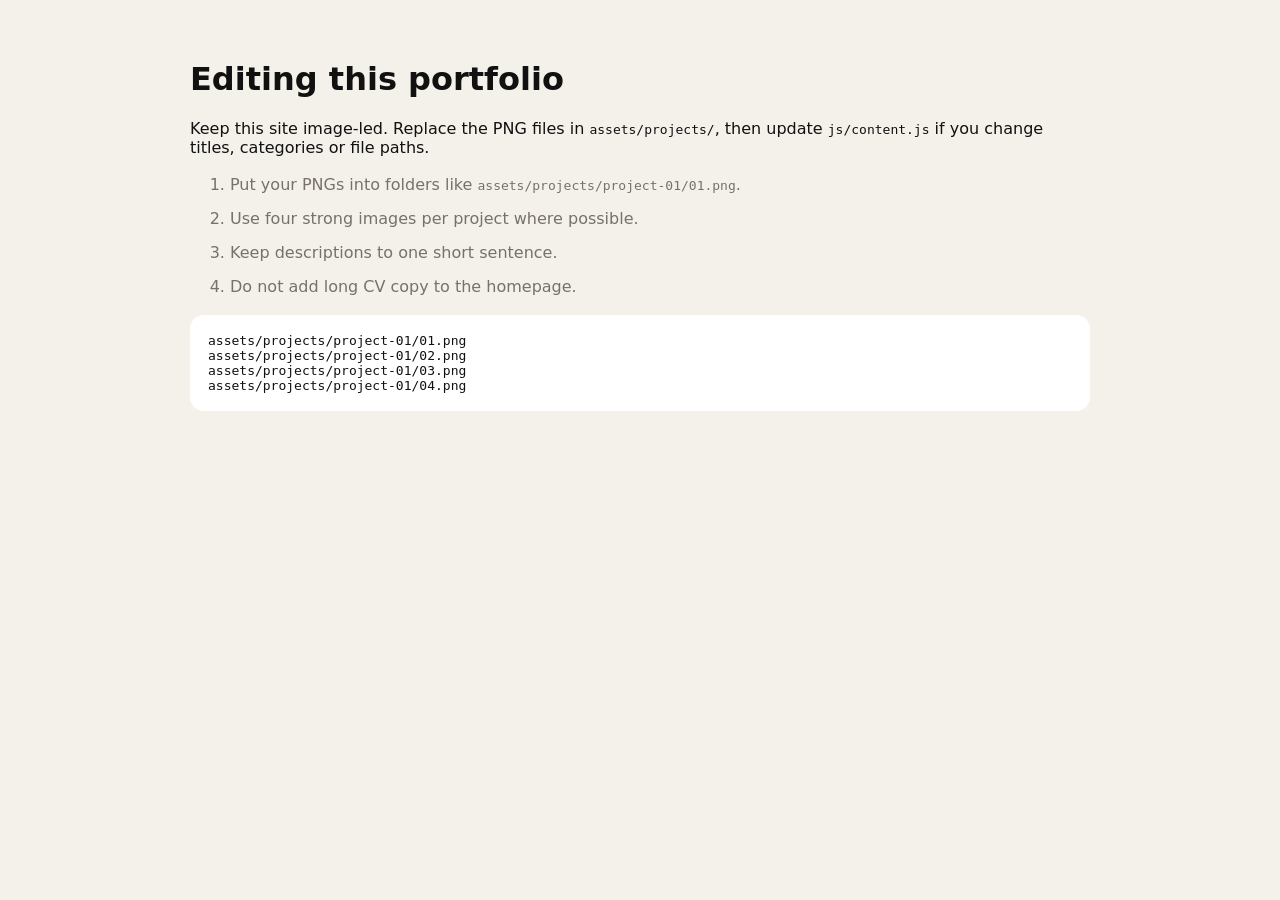
==== commit 56aec2ab: "Add files via upload" ====
--- a/admin.html
+++ b/admin.html
@@ -1,23 +1,30 @@
 <!DOCTYPE html>
 <html lang="en">
 <head>
-  <meta charset="UTF-8" />
-  <meta name="viewport" content="width=device-width, initial-scale=1.0" />
-  <title>Portfolio Editor</title>
-  <link rel="stylesheet" href="css/styles.css" />
+  <meta charset="UTF-8">
+  <meta name="viewport" content="width=device-width, initial-scale=1.0">
+  <title>Portfolio Content Notes</title>
+  <link rel="stylesheet" href="css/styles.css">
   <style>
-    body{padding:24px}.editor{width:min(100%,980px);margin:auto}.editor-card{background:#fff;border-radius:22px;padding:22px;margin:0 0 16px;box-shadow:var(--shadow)}
-    label{display:block;font-weight:800;margin:0 0 8px}input,textarea{width:100%;border:1px solid var(--line);border-radius:14px;padding:12px;font:inherit}textarea{min-height:100px}.editor-grid{display:grid;grid-template-columns:1fr 1fr;gap:14px}.editor-actions{display:flex;gap:12px;flex-wrap:wrap;margin:18px 0}.editor button{border:0;border-radius:999px;background:#111;color:#fff;padding:12px 16px;font-weight:800;cursor:pointer}.project-editor{border-top:1px solid var(--line);padding-top:18px;margin-top:18px}@media(max-width:700px){.editor-grid{grid-template-columns:1fr}}
+    .admin-page { width: min(100% - 28px, 900px); margin: 60px auto; }
+    .admin-page pre { overflow:auto; background:#fff; padding:18px; border-radius:14px; }
+    .admin-page li { margin-bottom: 10px; color: var(--muted); line-height: 1.5; }
   </style>
 </head>
 <body>
-  <main class="editor">
-    <h1>Portfolio Editor</h1>
-    <p>This is intentionally minimal. Edit work titles/images, then export <strong>content.js</strong> and replace <strong>js/content.js</strong>.</p>
-    <div class="editor-actions"><button id="save-draft">Save Draft</button><button id="export-content">Export content.js</button><a class="contact-button" href="index.html">View Site</a></div>
-    <form id="editor-form"></form>
+  <main class="admin-page">
+    <h1>Editing this portfolio</h1>
+    <p>Keep this site image-led. Replace the PNG files in <code>assets/projects/</code>, then update <code>js/content.js</code> if you change titles, categories or file paths.</p>
+    <ol>
+      <li>Put your PNGs into folders like <code>assets/projects/project-01/01.png</code>.</li>
+      <li>Use four strong images per project where possible.</li>
+      <li>Keep descriptions to one short sentence.</li>
+      <li>Do not add long CV copy to the homepage.</li>
+    </ol>
+    <pre>assets/projects/project-01/01.png
+assets/projects/project-01/02.png
+assets/projects/project-01/03.png
+assets/projects/project-01/04.png</pre>
   </main>
-  <script src="js/content.js"></script>
-  <script src="js/admin.js"></script>
 </body>
-</html>
+</html>
--- a/css/styles.css
+++ b/css/styles.css
@@ -1,348 +1,348 @@
-:root {
-  --bg: #f5f3ef;
-  --card: #ffffff;
-  --text: #121212;
-  --muted: #756f66;
-  --line: rgba(18, 18, 18, 0.09);
-  --gold: #c69a2d;
-  --radius: 22px;
-  --shadow: 0 18px 50px rgba(18, 18, 18, 0.08);
+ :root {
+  --bg: #f4f1ea;
+  --text: #111;
+  --muted: #77716a;
+  --line: rgba(17,17,17,.14);
+  --panel: #ffffff;
+  --gap: clamp(14px, 2vw, 28px);
+  --page: min(100% - 28px, 1440px);
 }
 
 * { box-sizing: border-box; }
 html { scroll-behavior: smooth; }
 body {
   margin: 0;
-  min-height: 100vh;
-  font-family: Inter, system-ui, sans-serif;
+  background: var(--bg);
   color: var(--text);
-  background: var(--bg);
+  font-family: Inter, system-ui, -apple-system, BlinkMacSystemFont, "Segoe UI", sans-serif;
   -webkit-font-smoothing: antialiased;
 }
+img { display: block; max-width: 100%; }
 a { color: inherit; text-decoration: none; }
 button { font: inherit; color: inherit; }
-img { display: block; max-width: 100%; }
 
 .skip-link {
   position: absolute;
   left: -999px;
-  top: 12px;
+}
+.skip-link:focus {
+  left: 18px;
+  top: 18px;
+  z-index: 100;
   background: #fff;
   padding: 10px 14px;
-  z-index: 10;
-}
-.skip-link:focus { left: 12px; }
-
-.site-header,
-.site-footer,
-.page-shell {
-  width: min(calc(100% - 32px), 1220px);
-  margin: 0 auto;
 }
 
 .site-header {
-  height: 82px;
+  position: sticky;
+  top: 0;
+  z-index: 20;
+  width: var(--page);
+  margin: 0 auto;
+  min-height: 72px;
   display: flex;
+  justify-content: space-between;
   align-items: center;
-  justify-content: space-between;
   gap: 24px;
+  background: color-mix(in srgb, var(--bg) 88%, transparent);
+  backdrop-filter: blur(12px);
+  border-bottom: 1px solid var(--line);
 }
 .brand {
-  display: inline-flex;
+  font-weight: 800;
+  letter-spacing: -0.04em;
+  font-size: clamp(1.2rem, 2vw, 1.75rem);
+}
+.nav {
+  display: flex;
+  gap: clamp(16px, 4vw, 64px);
   align-items: center;
-  gap: 12px;
-  font-weight: 800;
-  letter-spacing: -0.03em;
-}
-.brand-mark {
-  width: 48px;
-  height: 48px;
-  display: grid;
-  place-items: center;
-  border-radius: 50%;
-  background: var(--text);
-  color: #fff;
-  letter-spacing: -0.08em;
-}
-.brand-name { font-size: 1.05rem; }
-.site-nav {
-  display: flex;
-  align-items: center;
-  gap: 20px;
-  color: var(--muted);
-  font-size: 0.95rem;
-}
-.site-nav a:hover { color: var(--text); }
-.contact-button {
-  display: inline-flex;
-  align-items: center;
-  justify-content: center;
-  min-height: 44px;
-  padding: 0 18px;
-  border-radius: 999px;
-  background: var(--text);
-  color: #fff !important;
+  font-size: .95rem;
+}
+.nav a { color: var(--muted); }
+.nav a:hover { color: var(--text); }
+
+.intro {
+  width: var(--page);
+  margin: 0 auto;
+  padding: clamp(36px, 7vw, 88px) 0 clamp(24px, 5vw, 56px);
+  display: grid;
+  grid-template-columns: 1fr minmax(220px, 420px);
+  gap: var(--gap);
+  align-items: end;
+  border-bottom: 1px solid var(--line);
+}
+.role, .section-label {
+  margin: 0;
+  color: var(--muted);
+  font-size: .82rem;
+  text-transform: uppercase;
+  letter-spacing: .12em;
   font-weight: 700;
-  border: 1px solid var(--text);
-}
-
-.page-shell {
-  display: grid;
-  gap: 18px;
-}
-.hero {
-  min-height: calc(100vh - 170px);
-  display: grid;
-  grid-template-columns: 0.82fr 1.18fr;
-  gap: 18px;
-  align-items: stretch;
-}
-.hero-copy,
-.featured-card,
-.about-strip {
-  background: rgba(255,255,255,0.72);
-  border: 1px solid rgba(255,255,255,0.95);
-  border-radius: calc(var(--radius) + 8px);
-  box-shadow: var(--shadow);
-}
-.hero-copy {
-  padding: clamp(26px, 5vw, 54px);
-  display: flex;
-  flex-direction: column;
-  justify-content: center;
-}
-.kicker {
-  margin: 0 0 16px;
-  color: var(--gold);
-  text-transform: uppercase;
-  letter-spacing: 0.13em;
-  font-size: 0.76rem;
-  font-weight: 800;
-}
-h1 {
-  margin: 0;
-  font-family: 'Instrument Serif', Georgia, serif;
-  font-size: clamp(4rem, 8vw, 7.3rem);
-  line-height: 0.86;
-  letter-spacing: -0.065em;
-  font-weight: 400;
-}
-.hero-line {
-  margin: 28px 0 0;
+}
+.intro h1 {
+  grid-column: 1;
+  margin: .2em 0 0;
+  font-size: clamp(4.5rem, 15vw, 13rem);
+  line-height: .78;
+  letter-spacing: -.09em;
+  font-weight: 800;
+}
+.intro-line {
+  grid-column: 2;
+  margin: 0 0 .85em;
+  color: var(--muted);
+  font-size: clamp(1rem, 1.7vw, 1.35rem);
+  line-height: 1.45;
   max-width: 360px;
-  color: var(--muted);
-  font-size: 1.05rem;
-  line-height: 1.55;
-}
-.featured-card,
-.work-card {
+}
+
+.projects {
+  width: var(--page);
+  margin: 0 auto;
+}
+.project {
+  min-height: min(92vh, 920px);
+  display: grid;
+  grid-template-columns: 86px minmax(0, 1fr) 320px;
+  gap: var(--gap);
+  padding: clamp(24px, 4vw, 56px) 0;
+  border-bottom: 1px solid var(--line);
+}
+.project-number {
+  color: var(--muted);
+  font-size: 1rem;
+  font-weight: 700;
+}
+.project-gallery {
+  display: grid;
+  grid-template-columns: 1.4fr 1fr;
+  grid-template-rows: 1fr 1fr;
+  gap: clamp(10px, 1.4vw, 18px);
+  min-height: 560px;
+}
+.project-image-button {
+  padding: 0;
   border: 0;
-  padding: 0;
-  text-align: left;
+  background: transparent;
+  overflow: hidden;
+  border-radius: 22px;
   cursor: pointer;
-  overflow: hidden;
-  position: relative;
-}
-.featured-card img,
-.work-card img {
+}
+.project-image-button:first-child { grid-row: span 2; }
+.project-image-button img {
   width: 100%;
   height: 100%;
   object-fit: cover;
-  transition: transform 0.45s ease;
-}
-.featured-card:hover img,
-.work-card:hover img { transform: scale(1.035); }
-.featured-card span,
-.work-card span {
-  position: absolute;
-  left: 18px;
-  right: 18px;
-  bottom: 18px;
-  display: flex;
-  justify-content: space-between;
-  align-items: end;
-  gap: 14px;
-  padding: 15px 16px;
-  border-radius: 16px;
-  background: rgba(255,255,255,0.88);
-  backdrop-filter: blur(10px);
-  box-shadow: 0 10px 22px rgba(18,18,18,0.08);
-}
-.featured-card strong,
-.work-card strong {
-  display: block;
-  font-size: 1.05rem;
-  letter-spacing: -0.03em;
-}
-.featured-card small,
-.work-card small {
-  display: block;
-  margin-top: 4px;
-  color: var(--muted);
-  font-size: 0.82rem;
-}
-
-.work {
-  padding: 6px 0 0;
-}
-.section-bar {
-  display: flex;
-  align-items: end;
-  justify-content: space-between;
-  gap: 16px;
-  margin: 0 0 12px;
-}
-.section-bar h2 {
+  transition: transform .5s ease, filter .5s ease;
+}
+.project-image-button:hover img {
+  transform: scale(1.035);
+  filter: contrast(1.03);
+}
+.project-copy {
+  align-self: end;
+  padding-bottom: 6px;
+}
+.project-copy h2 {
+  margin: 0 0 10px;
+  font-size: clamp(2rem, 3.2vw, 3.9rem);
+  line-height: .92;
+  letter-spacing: -.075em;
+}
+.project-type {
+  margin: 0 0 24px;
+  color: var(--muted);
+  font-size: .95rem;
+}
+.project-description {
+  margin: 0 0 28px;
+  color: var(--muted);
+  line-height: 1.6;
+  max-width: 28ch;
+}
+.project-open {
+  display: inline-flex;
+  align-items: center;
+  gap: 9px;
+  border-bottom: 1px solid currentColor;
+  padding-bottom: 5px;
+  font-weight: 700;
+  font-size: .92rem;
+}
+
+.info {
+  width: var(--page);
+  margin: 0 auto;
+  display: grid;
+  grid-template-columns: minmax(0, .8fr) minmax(280px, .9fr);
+  gap: var(--gap);
+  padding: clamp(34px, 6vw, 78px) 0;
+  border-bottom: 1px solid var(--line);
+}
+.info h2 {
+  margin: 14px 0 0;
+  font-size: clamp(2rem, 4.5vw, 5.5rem);
+  line-height: .9;
+  letter-spacing: -.075em;
+  max-width: 9ch;
+}
+.info p:last-child {
   margin: 0;
-  font-size: 0.86rem;
-  text-transform: uppercase;
-  letter-spacing: 0.14em;
-}
-.section-bar p {
-  margin: 0;
-  color: var(--muted);
-  font-size: 0.9rem;
-}
-.work-grid {
-  display: grid;
-  grid-template-columns: repeat(5, minmax(0, 1fr));
-  gap: 14px;
-}
-.work-card {
-  aspect-ratio: 1 / 1.05;
-  border-radius: var(--radius);
-  background: #ddd;
-  box-shadow: var(--shadow);
-}
-.work-card span {
-  left: 12px;
-  right: 12px;
-  bottom: 12px;
-  padding: 12px;
-  display: block;
-}
-
-.about-strip {
-  margin: 14px 0 0;
-  padding: 22px 26px;
-  display: grid;
-  grid-template-columns: 0.95fr 1.05fr;
-  gap: 24px;
-  align-items: center;
-}
-.about-strip h2 {
-  margin: 0;
-  max-width: 560px;
-  font-size: clamp(1.3rem, 2.5vw, 2.1rem);
-  line-height: 1.05;
-  letter-spacing: -0.05em;
-}
-.about-strip p {
-  margin: 0;
-  color: var(--muted);
-  line-height: 1.65;
-}
-.site-footer {
-  min-height: 74px;
+  color: var(--muted);
+  line-height: 1.75;
+  font-size: clamp(1rem, 1.5vw, 1.25rem);
+  max-width: 42ch;
+  align-self: end;
+}
+
+.contact {
+  width: var(--page);
+  margin: 0 auto;
+  padding: clamp(28px, 5vw, 52px) 0;
   display: flex;
   justify-content: space-between;
   align-items: center;
-  gap: 18px;
-  color: var(--muted);
-  font-size: 0.94rem;
-}
-
-.project-dialog {
-  width: min(calc(100% - 32px), 1120px);
-  max-height: calc(100vh - 32px);
-  padding: 0;
-  border: 0;
-  border-radius: 28px;
-  overflow: hidden;
-  background: #fff;
-  box-shadow: 0 30px 100px rgba(0,0,0,0.25);
-}
-.project-dialog::backdrop {
-  background: rgba(18,18,18,0.55);
-  backdrop-filter: blur(8px);
-}
-.dialog-top {
+  gap: 24px;
+}
+.button {
+  display: inline-flex;
+  background: var(--text);
+  color: var(--bg);
+  border-radius: 999px;
+  padding: 14px 22px;
+  font-weight: 800;
+}
+.footer {
+  width: var(--page);
+  margin: 0 auto;
+  padding: 0 0 28px;
   display: flex;
   justify-content: space-between;
   gap: 20px;
-  align-items: flex-start;
-  padding: 22px 24px;
-  border-bottom: 1px solid var(--line);
-}
-.dialog-top h2 {
-  margin: 0;
-  font-size: clamp(1.9rem, 4vw, 3.4rem);
-  letter-spacing: -0.06em;
-}
-.icon-button,
-.arrow-button {
+  color: var(--muted);
+  font-size: .9rem;
+}
+
+.lightbox {
+  position: fixed;
+  inset: 0;
+  z-index: 60;
+  background: rgba(244,241,234,.96);
+  display: grid;
+  place-items: center;
+  padding: 70px;
+}
+.lightbox[aria-hidden="true"] { display: none; }
+.lightbox img {
+  max-width: min(100%, 1180px);
+  max-height: calc(100vh - 160px);
+  object-fit: contain;
+  box-shadow: 0 30px 80px rgba(17,17,17,.18);
+  border-radius: 16px;
+}
+.lightbox-close {
+  position: fixed;
+  top: 24px;
+  right: 28px;
   border: 0;
-  background: #f0eee9;
+  background: var(--text);
+  color: var(--bg);
+  border-radius: 999px;
+  padding: 12px 18px;
+  font-weight: 800;
   cursor: pointer;
 }
-.icon-button {
-  width: 44px;
-  height: 44px;
-  border-radius: 50%;
-  font-size: 1.4rem;
-}
-.dialog-stage {
-  position: relative;
-  height: min(62vh, 620px);
-  background: #f5f3ef;
-  display: grid;
-  place-items: center;
-}
-.dialog-stage img {
-  max-width: calc(100% - 120px);
-  max-height: calc(100% - 60px);
-  border-radius: 20px;
-  box-shadow: var(--shadow);
-}
-.arrow-button {
-  position: absolute;
+.lightbox-arrow {
+  position: fixed;
   top: 50%;
   transform: translateY(-50%);
-  width: 46px;
-  height: 46px;
-  border-radius: 50%;
-  font-size: 1.1rem;
-}
-#prev-image { left: 22px; }
-#next-image { right: 22px; }
-.dialog-description {
+  border: 0;
+  width: 48px;
+  height: 48px;
+  border-radius: 999px;
+  background: var(--panel);
+  box-shadow: 0 8px 30px rgba(17,17,17,.12);
+  cursor: pointer;
+  font-weight: 800;
+}
+.lightbox-prev { left: 24px; }
+.lightbox-next { right: 24px; }
+#lightbox-caption {
+  position: fixed;
+  bottom: 24px;
+  left: 28px;
   margin: 0;
-  padding: 18px 24px 24px;
-  color: var(--muted);
-  line-height: 1.65;
+  color: var(--muted);
 }
 
 @media (max-width: 980px) {
-  .hero { grid-template-columns: 1fr; min-height: auto; }
-  .featured-card { aspect-ratio: 16 / 10; }
-  .work-grid { grid-template-columns: repeat(2, minmax(0, 1fr)); }
-  .about-strip { grid-template-columns: 1fr; }
-}
-@media (max-width: 640px) {
-  .site-header,
-  .site-footer,
-  .page-shell { width: min(calc(100% - 22px), 1220px); }
-  .site-header { height: auto; padding: 14px 0; align-items: flex-start; }
-  .site-nav { gap: 10px; font-size: 0.86rem; }
-  .site-nav a:not(.contact-button) { display: none; }
-  .brand-name { display: none; }
-  .hero-copy { padding: 28px; }
-  h1 { font-size: clamp(3.6rem, 18vw, 5rem); }
-  .work-grid { grid-template-columns: 1fr; }
-  .work-card { aspect-ratio: 4 / 3; }
-  .site-footer { flex-direction: column; align-items: flex-start; padding: 20px 0 28px; }
-  .dialog-stage img { max-width: calc(100% - 56px); }
-  .arrow-button { width: 38px; height: 38px; }
-  #prev-image { left: 8px; }
-  #next-image { right: 8px; }
-}
+  .intro {
+    grid-template-columns: 1fr;
+  }
+  .intro-line { grid-column: 1; }
+  .project {
+    min-height: auto;
+    grid-template-columns: 54px 1fr;
+  }
+  .project-copy {
+    grid-column: 2;
+    max-width: 620px;
+  }
+  .project-gallery {
+    min-height: 460px;
+  }
+  .info {
+    grid-template-columns: 1fr;
+  }
+  .info h2 { max-width: 12ch; }
+}
+
+@media (max-width: 680px) {
+  .site-header {
+    min-height: 62px;
+  }
+  .nav {
+    gap: 14px;
+    font-size: .86rem;
+  }
+  .contact-trigger { display: none; }
+  .intro h1 {
+    font-size: clamp(4rem, 22vw, 7rem);
+  }
+  .project {
+    grid-template-columns: 1fr;
+  }
+  .project-number,
+  .project-copy { grid-column: 1; }
+  .project-gallery {
+    grid-template-columns: 1fr 1fr;
+    min-height: auto;
+  }
+  .project-image-button {
+    aspect-ratio: 4 / 3;
+    border-radius: 16px;
+  }
+  .project-image-button:first-child {
+    grid-column: span 2;
+    grid-row: auto;
+    aspect-ratio: 16 / 10;
+  }
+  .contact,
+  .footer {
+    align-items: flex-start;
+    flex-direction: column;
+  }
+  .lightbox {
+    padding: 58px 14px;
+  }
+  .lightbox-arrow {
+    top: auto;
+    bottom: 22px;
+  }
+  .lightbox-prev { left: auto; right: 84px; }
+  .lightbox-next { right: 24px; }
+  #lightbox-caption {
+    display: none;
+  }
+}
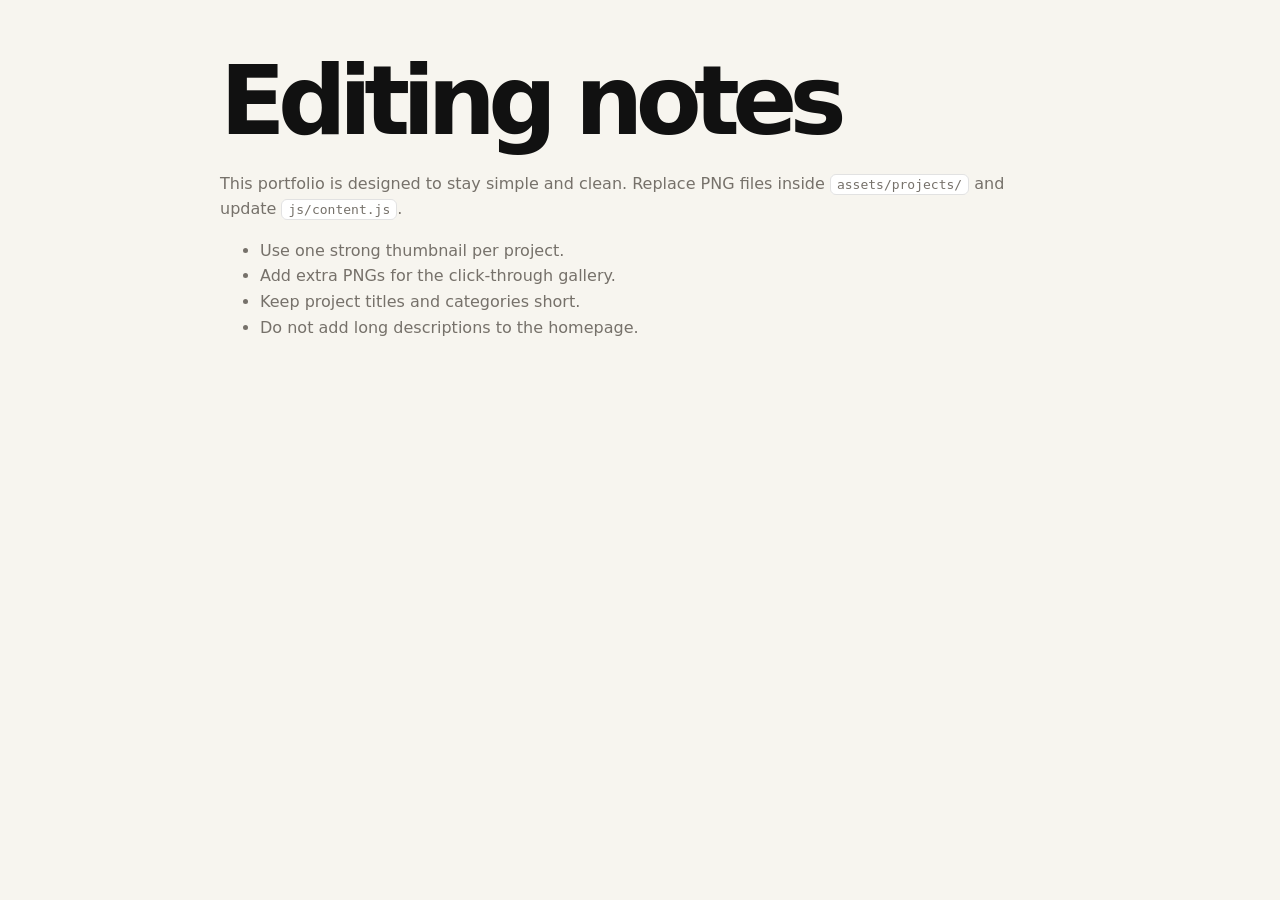
==== commit 9865bfe4: "Add files via upload" ====
--- a/admin.html
+++ b/admin.html
@@ -3,28 +3,25 @@
 <head>
   <meta charset="UTF-8">
   <meta name="viewport" content="width=device-width, initial-scale=1.0">
-  <title>Portfolio Content Notes</title>
+  <title>Portfolio Editing Notes</title>
   <link rel="stylesheet" href="css/styles.css">
   <style>
-    .admin-page { width: min(100% - 28px, 900px); margin: 60px auto; }
-    .admin-page pre { overflow:auto; background:#fff; padding:18px; border-radius:14px; }
-    .admin-page li { margin-bottom: 10px; color: var(--muted); line-height: 1.5; }
+    .notes { width: min(100% - 32px, 840px); margin: 60px auto; }
+    .notes h1 { font-size: clamp(2.4rem, 8vw, 6rem); line-height: .86; letter-spacing: -.08em; margin: 0 0 28px; }
+    .notes p, .notes li { color: var(--muted); line-height: 1.6; }
+    code { background: #fff; border: 1px solid var(--line); padding: 2px 6px; border-radius: 6px; }
   </style>
 </head>
 <body>
-  <main class="admin-page">
-    <h1>Editing this portfolio</h1>
-    <p>Keep this site image-led. Replace the PNG files in <code>assets/projects/</code>, then update <code>js/content.js</code> if you change titles, categories or file paths.</p>
-    <ol>
-      <li>Put your PNGs into folders like <code>assets/projects/project-01/01.png</code>.</li>
-      <li>Use four strong images per project where possible.</li>
-      <li>Keep descriptions to one short sentence.</li>
-      <li>Do not add long CV copy to the homepage.</li>
-    </ol>
-    <pre>assets/projects/project-01/01.png
-assets/projects/project-01/02.png
-assets/projects/project-01/03.png
-assets/projects/project-01/04.png</pre>
+  <main class="notes">
+    <h1>Editing notes</h1>
+    <p>This portfolio is designed to stay simple and clean. Replace PNG files inside <code>assets/projects/</code> and update <code>js/content.js</code>.</p>
+    <ul>
+      <li>Use one strong thumbnail per project.</li>
+      <li>Add extra PNGs for the click-through gallery.</li>
+      <li>Keep project titles and categories short.</li>
+      <li>Do not add long descriptions to the homepage.</li>
+    </ul>
   </main>
 </body>
-</html>+</html>
--- a/css/styles.css
+++ b/css/styles.css
@@ -1,15 +1,16 @@
- :root {
-  --bg: #f4f1ea;
-  --text: #111;
-  --muted: #77716a;
-  --line: rgba(17,17,17,.14);
-  --panel: #ffffff;
-  --gap: clamp(14px, 2vw, 28px);
-  --page: min(100% - 28px, 1440px);
+
+:root {
+  --bg: #f7f5ef;
+  --text: #111111;
+  --muted: #76716a;
+  --line: rgba(17, 17, 17, 0.12);
+  --card: #ffffff;
+  --page: min(100% - 32px, 1320px);
 }
 
 * { box-sizing: border-box; }
 html { scroll-behavior: smooth; }
+
 body {
   margin: 0;
   background: var(--bg);
@@ -17,21 +18,13 @@
   font-family: Inter, system-ui, -apple-system, BlinkMacSystemFont, "Segoe UI", sans-serif;
   -webkit-font-smoothing: antialiased;
 }
+
+a { color: inherit; text-decoration: none; }
 img { display: block; max-width: 100%; }
-a { color: inherit; text-decoration: none; }
-button { font: inherit; color: inherit; }
-
-.skip-link {
-  position: absolute;
-  left: -999px;
-}
-.skip-link:focus {
-  left: 18px;
-  top: 18px;
-  z-index: 100;
-  background: #fff;
-  padding: 10px 14px;
-}
+button { font: inherit; }
+
+.skip-link { position: absolute; left: -999px; }
+.skip-link:focus { left: 16px; top: 16px; z-index: 200; background: var(--card); padding: 10px 14px; }
 
 .site-header {
   position: sticky;
@@ -39,310 +32,285 @@
   z-index: 20;
   width: var(--page);
   margin: 0 auto;
-  min-height: 72px;
+  min-height: 70px;
   display: flex;
+  align-items: center;
   justify-content: space-between;
-  align-items: center;
   gap: 24px;
+  border-bottom: 1px solid var(--line);
   background: color-mix(in srgb, var(--bg) 88%, transparent);
   backdrop-filter: blur(12px);
-  border-bottom: 1px solid var(--line);
-}
-.brand {
+}
+
+.logo {
   font-weight: 800;
-  letter-spacing: -0.04em;
-  font-size: clamp(1.2rem, 2vw, 1.75rem);
-}
+  letter-spacing: -0.055em;
+  font-size: clamp(1.2rem, 2vw, 1.6rem);
+}
+
 .nav {
   display: flex;
-  gap: clamp(16px, 4vw, 64px);
   align-items: center;
-  font-size: .95rem;
-}
-.nav a { color: var(--muted); }
+  gap: clamp(18px, 4vw, 52px);
+  color: var(--muted);
+  font-size: 0.95rem;
+}
+
 .nav a:hover { color: var(--text); }
 
-.intro {
-  width: var(--page);
-  margin: 0 auto;
-  padding: clamp(36px, 7vw, 88px) 0 clamp(24px, 5vw, 56px);
-  display: grid;
-  grid-template-columns: 1fr minmax(220px, 420px);
-  gap: var(--gap);
-  align-items: end;
-  border-bottom: 1px solid var(--line);
-}
-.role, .section-label {
-  margin: 0;
-  color: var(--muted);
-  font-size: .82rem;
+.hero {
+  width: var(--page);
+  margin: 0 auto;
+  padding: clamp(40px, 8vw, 92px) 0 clamp(30px, 5vw, 62px);
+  display: grid;
+  grid-template-columns: 160px minmax(0, 1fr);
+  gap: clamp(20px, 5vw, 90px);
+  align-items: start;
+  border-bottom: 1px solid var(--line);
+}
+
+.label {
+  margin: 0;
+  color: var(--muted);
   text-transform: uppercase;
-  letter-spacing: .12em;
+  letter-spacing: 0.11em;
+  font-size: 0.74rem;
   font-weight: 700;
 }
-.intro h1 {
-  grid-column: 1;
-  margin: .2em 0 0;
-  font-size: clamp(4.5rem, 15vw, 13rem);
-  line-height: .78;
-  letter-spacing: -.09em;
+
+.hero h1 {
+  margin: -0.08em 0 0;
+  max-width: 1050px;
+  font-size: clamp(3rem, 8.7vw, 8.9rem);
+  line-height: 0.88;
+  letter-spacing: -0.085em;
   font-weight: 800;
 }
-.intro-line {
-  grid-column: 2;
-  margin: 0 0 .85em;
-  color: var(--muted);
-  font-size: clamp(1rem, 1.7vw, 1.35rem);
-  line-height: 1.45;
-  max-width: 360px;
-}
-
-.projects {
-  width: var(--page);
-  margin: 0 auto;
-}
-.project {
-  min-height: min(92vh, 920px);
-  display: grid;
-  grid-template-columns: 86px minmax(0, 1fr) 320px;
-  gap: var(--gap);
-  padding: clamp(24px, 4vw, 56px) 0;
-  border-bottom: 1px solid var(--line);
-}
-.project-number {
-  color: var(--muted);
-  font-size: 1rem;
-  font-weight: 700;
-}
-.project-gallery {
-  display: grid;
-  grid-template-columns: 1.4fr 1fr;
-  grid-template-rows: 1fr 1fr;
-  gap: clamp(10px, 1.4vw, 18px);
-  min-height: 560px;
-}
-.project-image-button {
+
+.work {
+  width: var(--page);
+  margin: 0 auto;
+  padding: clamp(22px, 3vw, 38px) 0;
+  border-bottom: 1px solid var(--line);
+}
+
+.work-header {
+  display: grid;
+  grid-template-columns: 160px minmax(0, 1fr);
+  gap: clamp(20px, 5vw, 90px);
+  margin-bottom: 20px;
+}
+
+.work-header p:last-child {
+  margin: 0;
+  color: var(--muted);
+}
+
+.project-grid {
+  display: grid;
+  grid-template-columns: repeat(3, minmax(0, 1fr));
+  gap: 14px;
+}
+
+.project-card {
   padding: 0;
   border: 0;
   background: transparent;
+  text-align: left;
+  cursor: pointer;
+}
+
+.project-thumb {
+  aspect-ratio: 1.18 / 1;
+  border-radius: 18px;
   overflow: hidden;
-  border-radius: 22px;
-  cursor: pointer;
-}
-.project-image-button:first-child { grid-row: span 2; }
-.project-image-button img {
+  background: #e8e4dc;
+  margin-bottom: 12px;
+}
+
+.project-thumb img {
   width: 100%;
   height: 100%;
   object-fit: cover;
-  transition: transform .5s ease, filter .5s ease;
-}
-.project-image-button:hover img {
-  transform: scale(1.035);
-  filter: contrast(1.03);
-}
-.project-copy {
-  align-self: end;
-  padding-bottom: 6px;
-}
-.project-copy h2 {
-  margin: 0 0 10px;
-  font-size: clamp(2rem, 3.2vw, 3.9rem);
-  line-height: .92;
-  letter-spacing: -.075em;
-}
-.project-type {
-  margin: 0 0 24px;
-  color: var(--muted);
-  font-size: .95rem;
-}
-.project-description {
-  margin: 0 0 28px;
-  color: var(--muted);
-  line-height: 1.6;
-  max-width: 28ch;
-}
-.project-open {
-  display: inline-flex;
-  align-items: center;
-  gap: 9px;
-  border-bottom: 1px solid currentColor;
-  padding-bottom: 5px;
-  font-weight: 700;
-  font-size: .92rem;
-}
-
-.info {
-  width: var(--page);
-  margin: 0 auto;
-  display: grid;
-  grid-template-columns: minmax(0, .8fr) minmax(280px, .9fr);
-  gap: var(--gap);
-  padding: clamp(34px, 6vw, 78px) 0;
-  border-bottom: 1px solid var(--line);
-}
-.info h2 {
-  margin: 14px 0 0;
-  font-size: clamp(2rem, 4.5vw, 5.5rem);
-  line-height: .9;
-  letter-spacing: -.075em;
-  max-width: 9ch;
-}
-.info p:last-child {
-  margin: 0;
-  color: var(--muted);
-  line-height: 1.75;
-  font-size: clamp(1rem, 1.5vw, 1.25rem);
-  max-width: 42ch;
-  align-self: end;
-}
-
-.contact {
-  width: var(--page);
-  margin: 0 auto;
-  padding: clamp(28px, 5vw, 52px) 0;
+  transition: transform 0.45s ease;
+}
+
+.project-card:hover .project-thumb img { transform: scale(1.035); }
+
+.project-meta {
   display: flex;
   justify-content: space-between;
-  align-items: center;
+  align-items: baseline;
+  gap: 16px;
+  padding-right: 2px;
+}
+
+.project-meta h2 {
+  margin: 0;
+  font-size: clamp(1.05rem, 1.5vw, 1.35rem);
+  line-height: 1;
+  letter-spacing: -0.045em;
+}
+
+.project-meta p {
+  margin: 0;
+  color: var(--muted);
+  font-size: 0.86rem;
+  text-align: right;
+}
+
+.info {
+  width: var(--page);
+  margin: 0 auto;
+  padding: clamp(26px, 4vw, 48px) 0;
+  display: grid;
+  grid-template-columns: 1fr 1fr;
+  gap: clamp(20px, 6vw, 110px);
+  border-bottom: 1px solid var(--line);
+}
+
+.info > div {
+  display: grid;
+  grid-template-columns: 160px minmax(0, 1fr);
   gap: 24px;
 }
-.button {
-  display: inline-flex;
-  background: var(--text);
-  color: var(--bg);
-  border-radius: 999px;
-  padding: 14px 22px;
-  font-weight: 800;
-}
+
+.info p:last-child {
+  margin: 0;
+  color: var(--muted);
+  line-height: 1.55;
+  max-width: 48ch;
+}
+
+.info ul {
+  margin: 0;
+  padding: 0;
+  list-style: none;
+  color: var(--muted);
+  line-height: 1.8;
+}
+
+.contact,
 .footer {
   width: var(--page);
   margin: 0 auto;
-  padding: 0 0 28px;
   display: flex;
   justify-content: space-between;
-  gap: 20px;
-  color: var(--muted);
-  font-size: .9rem;
-}
-
-.lightbox {
+  gap: 18px;
+  align-items: center;
+}
+
+.contact {
+  padding: clamp(24px, 3vw, 38px) 0;
+  border-bottom: 1px solid var(--line);
+}
+
+.contact p {
+  margin: 0;
+  font-size: clamp(1.2rem, 2.4vw, 2.2rem);
+  line-height: 1;
+  letter-spacing: -0.055em;
+  font-weight: 800;
+}
+
+.contact a {
+  display: inline-flex;
+  border: 1px solid var(--line);
+  border-radius: 999px;
+  padding: 12px 18px;
+  color: var(--text);
+  background: rgba(255,255,255,0.42);
+}
+
+.footer {
+  padding: 18px 0 30px;
+  color: var(--muted);
+  font-size: 0.88rem;
+}
+
+.footer p { margin: 0; }
+
+.modal {
   position: fixed;
   inset: 0;
-  z-index: 60;
-  background: rgba(244,241,234,.96);
+  z-index: 80;
   display: grid;
   place-items: center;
-  padding: 70px;
-}
-.lightbox[aria-hidden="true"] { display: none; }
-.lightbox img {
+  background: rgba(247, 245, 239, 0.96);
+  padding: 64px;
+}
+
+.modal[aria-hidden="true"] { display: none; }
+
+.modal img {
   max-width: min(100%, 1180px);
-  max-height: calc(100vh - 160px);
+  max-height: calc(100vh - 150px);
   object-fit: contain;
-  box-shadow: 0 30px 80px rgba(17,17,17,.18);
   border-radius: 16px;
-}
-.lightbox-close {
+  box-shadow: 0 24px 70px rgba(17,17,17,0.16);
+}
+
+.modal-close,
+.modal-nav {
   position: fixed;
-  top: 24px;
-  right: 28px;
   border: 0;
   background: var(--text);
   color: var(--bg);
-  border-radius: 999px;
-  padding: 12px 18px;
-  font-weight: 800;
-  cursor: pointer;
-}
-.lightbox-arrow {
-  position: fixed;
-  top: 50%;
-  transform: translateY(-50%);
-  border: 0;
-  width: 48px;
-  height: 48px;
-  border-radius: 999px;
-  background: var(--panel);
-  box-shadow: 0 8px 30px rgba(17,17,17,.12);
   cursor: pointer;
   font-weight: 800;
 }
-.lightbox-prev { left: 24px; }
-.lightbox-next { right: 24px; }
-#lightbox-caption {
+
+.modal-close {
+  top: 22px;
+  right: 24px;
+  border-radius: 999px;
+  padding: 11px 16px;
+}
+
+.modal-nav {
+  top: 50%;
+  width: 46px;
+  height: 46px;
+  border-radius: 50%;
+  transform: translateY(-50%);
+}
+
+.modal-prev { left: 22px; }
+.modal-next { right: 22px; }
+
+#modal-caption {
   position: fixed;
-  bottom: 24px;
-  left: 28px;
-  margin: 0;
-  color: var(--muted);
+  left: 24px;
+  bottom: 22px;
+  margin: 0;
+  color: var(--muted);
+  font-size: 0.9rem;
 }
 
 @media (max-width: 980px) {
-  .intro {
+  .project-grid { grid-template-columns: repeat(2, minmax(0, 1fr)); }
+  .info { grid-template-columns: 1fr; }
+}
+
+@media (max-width: 680px) {
+  :root { --page: min(100% - 24px, 1320px); }
+  .site-header { min-height: 62px; }
+  .nav { gap: 14px; font-size: 0.88rem; }
+
+  .hero,
+  .work-header,
+  .info > div {
     grid-template-columns: 1fr;
+    gap: 12px;
   }
-  .intro-line { grid-column: 1; }
-  .project {
-    min-height: auto;
-    grid-template-columns: 54px 1fr;
-  }
-  .project-copy {
-    grid-column: 2;
-    max-width: 620px;
-  }
-  .project-gallery {
-    min-height: 460px;
-  }
-  .info {
-    grid-template-columns: 1fr;
-  }
-  .info h2 { max-width: 12ch; }
-}
-
-@media (max-width: 680px) {
-  .site-header {
-    min-height: 62px;
-  }
-  .nav {
-    gap: 14px;
-    font-size: .86rem;
-  }
-  .contact-trigger { display: none; }
-  .intro h1 {
-    font-size: clamp(4rem, 22vw, 7rem);
-  }
-  .project {
-    grid-template-columns: 1fr;
-  }
-  .project-number,
-  .project-copy { grid-column: 1; }
-  .project-gallery {
-    grid-template-columns: 1fr 1fr;
-    min-height: auto;
-  }
-  .project-image-button {
-    aspect-ratio: 4 / 3;
-    border-radius: 16px;
-  }
-  .project-image-button:first-child {
-    grid-column: span 2;
-    grid-row: auto;
-    aspect-ratio: 16 / 10;
-  }
-  .contact,
-  .footer {
-    align-items: flex-start;
-    flex-direction: column;
-  }
-  .lightbox {
-    padding: 58px 14px;
-  }
-  .lightbox-arrow {
-    top: auto;
-    bottom: 22px;
-  }
-  .lightbox-prev { left: auto; right: 84px; }
-  .lightbox-next { right: 24px; }
-  #lightbox-caption {
-    display: none;
-  }
-}+
+  .hero h1 { font-size: clamp(3.05rem, 16vw, 5.5rem); }
+  .project-grid { grid-template-columns: 1fr; }
+  .contact, .footer { align-items: flex-start; flex-direction: column; }
+
+  .modal { padding: 58px 12px; }
+  .modal-nav { top: auto; bottom: 20px; transform: none; }
+  .modal-prev { left: auto; right: 82px; }
+  .modal-next { right: 24px; }
+  #modal-caption { display: none; }
+}
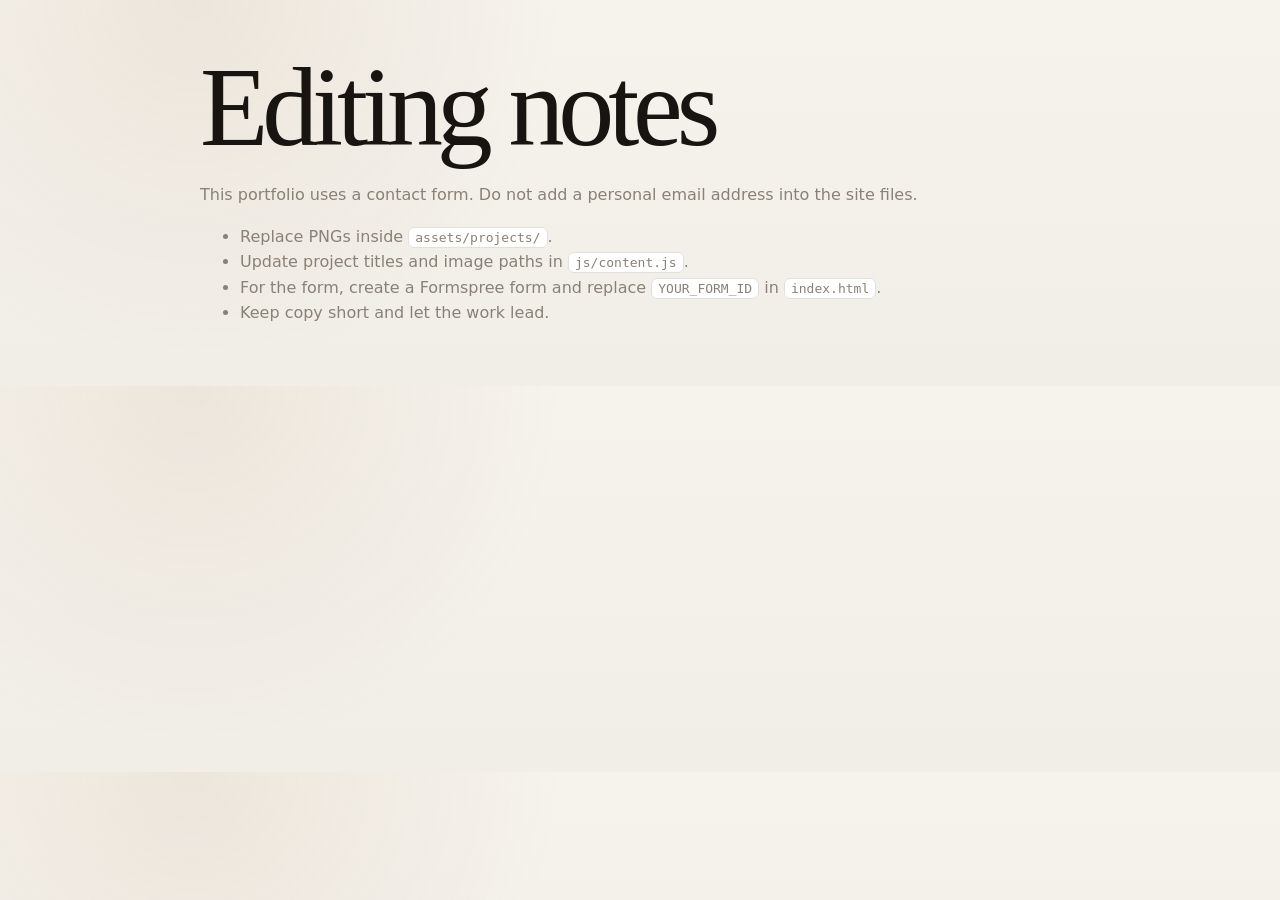
==== commit 2b423ddd: "Add files via upload" ====
--- a/admin.html
+++ b/admin.html
@@ -6,8 +6,8 @@
   <title>Portfolio Editing Notes</title>
   <link rel="stylesheet" href="css/styles.css">
   <style>
-    .notes { width: min(100% - 32px, 840px); margin: 60px auto; }
-    .notes h1 { font-size: clamp(2.4rem, 8vw, 6rem); line-height: .86; letter-spacing: -.08em; margin: 0 0 28px; }
+    .notes { width: min(100% - 32px, 880px); margin: 60px auto; }
+    .notes h1 { font-family: "DM Serif Display", Georgia, serif; font-size: clamp(3rem, 9vw, 7rem); line-height: .84; letter-spacing: -.055em; font-weight: 400; margin: 0 0 28px; }
     .notes p, .notes li { color: var(--muted); line-height: 1.6; }
     code { background: #fff; border: 1px solid var(--line); padding: 2px 6px; border-radius: 6px; }
   </style>
@@ -15,12 +15,12 @@
 <body>
   <main class="notes">
     <h1>Editing notes</h1>
-    <p>This portfolio is designed to stay simple and clean. Replace PNG files inside <code>assets/projects/</code> and update <code>js/content.js</code>.</p>
+    <p>This portfolio uses a contact form. Do not add a personal email address into the site files.</p>
     <ul>
-      <li>Use one strong thumbnail per project.</li>
-      <li>Add extra PNGs for the click-through gallery.</li>
-      <li>Keep project titles and categories short.</li>
-      <li>Do not add long descriptions to the homepage.</li>
+      <li>Replace PNGs inside <code>assets/projects/</code>.</li>
+      <li>Update project titles and image paths in <code>js/content.js</code>.</li>
+      <li>For the form, create a Formspree form and replace <code>YOUR_FORM_ID</code> in <code>index.html</code>.</li>
+      <li>Keep copy short and let the work lead.</li>
     </ul>
   </main>
 </body>
--- a/css/styles.css
+++ b/css/styles.css
@@ -1,11 +1,16 @@
 
 :root {
-  --bg: #f7f5ef;
-  --text: #111111;
-  --muted: #76716a;
-  --line: rgba(17, 17, 17, 0.12);
-  --card: #ffffff;
-  --page: min(100% - 32px, 1320px);
+  --bg: #f1eee8;
+  --paper: #fbfaf7;
+  --ink: #171412;
+  --soft-ink: #514b44;
+  --muted: #8a8176;
+  --line: rgba(23, 20, 18, 0.13);
+  --accent: #9a7044;
+  --accent-soft: #dfd3c2;
+  --shadow: 0 22px 70px rgba(23, 20, 18, 0.08);
+  --page: min(100% - 36px, 1280px);
+  --radius: 22px;
 }
 
 * { box-sizing: border-box; }
@@ -13,103 +18,128 @@
 
 body {
   margin: 0;
-  background: var(--bg);
-  color: var(--text);
-  font-family: Inter, system-ui, -apple-system, BlinkMacSystemFont, "Segoe UI", sans-serif;
+  color: var(--ink);
+  background:
+    radial-gradient(circle at 15% 0%, rgba(154,112,68,.10), transparent 32%),
+    linear-gradient(180deg, #f6f3ed 0%, var(--bg) 100%);
+  font-family: Manrope, system-ui, sans-serif;
   -webkit-font-smoothing: antialiased;
 }
 
 a { color: inherit; text-decoration: none; }
 img { display: block; max-width: 100%; }
-button { font: inherit; }
-
-.skip-link { position: absolute; left: -999px; }
-.skip-link:focus { left: 16px; top: 16px; z-index: 200; background: var(--card); padding: 10px 14px; }
+button, input, textarea { font: inherit; }
+
+.skip-link {
+  position: absolute;
+  left: -999px;
+}
+
+.skip-link:focus {
+  left: 18px;
+  top: 18px;
+  z-index: 100;
+  background: var(--paper);
+  padding: 10px 14px;
+  border-radius: 10px;
+}
 
 .site-header {
   position: sticky;
   top: 0;
   z-index: 20;
   width: var(--page);
-  margin: 0 auto;
-  min-height: 70px;
+  min-height: 72px;
+  margin: 0 auto;
   display: flex;
   align-items: center;
   justify-content: space-between;
-  gap: 24px;
+  gap: 28px;
   border-bottom: 1px solid var(--line);
-  background: color-mix(in srgb, var(--bg) 88%, transparent);
-  backdrop-filter: blur(12px);
+  background: color-mix(in srgb, var(--bg) 84%, transparent);
+  backdrop-filter: blur(16px);
 }
 
 .logo {
   font-weight: 800;
   letter-spacing: -0.055em;
-  font-size: clamp(1.2rem, 2vw, 1.6rem);
+  font-size: clamp(1.18rem, 2vw, 1.6rem);
 }
 
 .nav {
   display: flex;
   align-items: center;
-  gap: clamp(18px, 4vw, 52px);
-  color: var(--muted);
-  font-size: 0.95rem;
-}
-
-.nav a:hover { color: var(--text); }
+  gap: clamp(18px, 4vw, 48px);
+  color: var(--muted);
+  font-size: .92rem;
+  font-weight: 700;
+}
+
+.nav a:hover { color: var(--ink); }
 
 .hero {
   width: var(--page);
   margin: 0 auto;
-  padding: clamp(40px, 8vw, 92px) 0 clamp(30px, 5vw, 62px);
-  display: grid;
-  grid-template-columns: 160px minmax(0, 1fr);
-  gap: clamp(20px, 5vw, 90px);
-  align-items: start;
+  padding: clamp(44px, 7.5vw, 92px) 0 clamp(30px, 4.6vw, 56px);
   border-bottom: 1px solid var(--line);
 }
 
-.label {
-  margin: 0;
+.hero-kicker {
+  display: flex;
+  justify-content: space-between;
+  gap: 20px;
+  margin-bottom: clamp(26px, 4vw, 48px);
   color: var(--muted);
   text-transform: uppercase;
-  letter-spacing: 0.11em;
-  font-size: 0.74rem;
-  font-weight: 700;
+  letter-spacing: .13em;
+  font-size: .72rem;
+  font-weight: 800;
 }
 
 .hero h1 {
-  margin: -0.08em 0 0;
-  max-width: 1050px;
-  font-size: clamp(3rem, 8.7vw, 8.9rem);
-  line-height: 0.88;
-  letter-spacing: -0.085em;
-  font-weight: 800;
+  margin: 0;
+  max-width: 1120px;
+  font-family: "DM Serif Display", Georgia, serif;
+  font-weight: 400;
+  font-size: clamp(4rem, 10vw, 10.6rem);
+  line-height: .82;
+  letter-spacing: -.055em;
 }
 
 .work {
   width: var(--page);
   margin: 0 auto;
-  padding: clamp(22px, 3vw, 38px) 0;
+  padding: clamp(24px, 3.5vw, 44px) 0;
   border-bottom: 1px solid var(--line);
 }
 
-.work-header {
-  display: grid;
-  grid-template-columns: 160px minmax(0, 1fr);
-  gap: clamp(20px, 5vw, 90px);
-  margin-bottom: 20px;
-}
-
-.work-header p:last-child {
-  margin: 0;
-  color: var(--muted);
+.section-head {
+  display: flex;
+  justify-content: space-between;
+  align-items: baseline;
+  gap: 24px;
+  margin-bottom: 18px;
+}
+
+.section-head p,
+.section-label {
+  margin: 0;
+  color: var(--muted);
+  text-transform: uppercase;
+  letter-spacing: .13em;
+  font-size: .72rem;
+  font-weight: 800;
+}
+
+.section-head span {
+  color: var(--muted);
+  font-size: .9rem;
 }
 
 .project-grid {
   display: grid;
   grid-template-columns: repeat(3, minmax(0, 1fr));
-  gap: 14px;
+  gap: 18px;
 }
 
 .project-card {
@@ -121,111 +151,192 @@
 }
 
 .project-thumb {
-  aspect-ratio: 1.18 / 1;
-  border-radius: 18px;
+  position: relative;
+  aspect-ratio: 1.12 / 1;
   overflow: hidden;
-  background: #e8e4dc;
-  margin-bottom: 12px;
+  border-radius: var(--radius);
+  background: var(--accent-soft);
+  box-shadow: var(--shadow);
+}
+
+.project-thumb::after {
+  content: "";
+  position: absolute;
+  inset: 0;
+  border: 1px solid rgba(255,255,255,.55);
+  border-radius: inherit;
+  pointer-events: none;
 }
 
 .project-thumb img {
   width: 100%;
   height: 100%;
   object-fit: cover;
-  transition: transform 0.45s ease;
-}
-
-.project-card:hover .project-thumb img { transform: scale(1.035); }
+  transition: transform .45s ease, filter .45s ease;
+}
+
+.project-card:hover .project-thumb img {
+  transform: scale(1.035);
+  filter: saturate(1.03) contrast(1.03);
+}
 
 .project-meta {
-  display: flex;
-  justify-content: space-between;
+  display: grid;
+  grid-template-columns: 1fr auto;
+  gap: 14px;
   align-items: baseline;
-  gap: 16px;
-  padding-right: 2px;
+  padding: 14px 3px 0;
 }
 
 .project-meta h2 {
   margin: 0;
-  font-size: clamp(1.05rem, 1.5vw, 1.35rem);
-  line-height: 1;
-  letter-spacing: -0.045em;
+  font-size: clamp(1.05rem, 1.45vw, 1.32rem);
+  letter-spacing: -.045em;
+  line-height: 1.05;
 }
 
 .project-meta p {
   margin: 0;
   color: var(--muted);
-  font-size: 0.86rem;
+  font-size: .82rem;
+  font-weight: 700;
   text-align: right;
 }
 
 .info {
   width: var(--page);
   margin: 0 auto;
-  padding: clamp(26px, 4vw, 48px) 0;
-  display: grid;
-  grid-template-columns: 1fr 1fr;
-  gap: clamp(20px, 6vw, 110px);
+  padding: clamp(28px, 4vw, 52px) 0;
   border-bottom: 1px solid var(--line);
-}
-
-.info > div {
-  display: grid;
-  grid-template-columns: 160px minmax(0, 1fr);
-  gap: 24px;
-}
-
-.info p:last-child {
-  margin: 0;
-  color: var(--muted);
-  line-height: 1.55;
-  max-width: 48ch;
+  display: grid;
+  grid-template-columns: 120px minmax(0, 1fr) minmax(220px, 360px);
+  gap: clamp(18px, 4vw, 68px);
+  align-items: start;
+}
+
+.info > p:not(.section-label) {
+  margin: -.25em 0 0;
+  max-width: 680px;
+  color: var(--soft-ink);
+  font-size: clamp(1.15rem, 2vw, 1.75rem);
+  line-height: 1.35;
+  letter-spacing: -.03em;
 }
 
 .info ul {
-  margin: 0;
+  margin: -.2em 0 0;
   padding: 0;
   list-style: none;
   color: var(--muted);
   line-height: 1.8;
-}
-
-.contact,
+  font-size: .95rem;
+  font-weight: 600;
+}
+
+.contact {
+  width: var(--page);
+  margin: 0 auto;
+  padding: clamp(32px, 5vw, 68px) 0;
+  display: grid;
+  grid-template-columns: minmax(280px, .8fr) minmax(320px, .9fr);
+  gap: clamp(26px, 7vw, 110px);
+  border-bottom: 1px solid var(--line);
+}
+
+.contact-intro h2 {
+  margin: 12px 0 14px;
+  font-family: "DM Serif Display", Georgia, serif;
+  font-weight: 400;
+  font-size: clamp(2.6rem, 6vw, 6rem);
+  line-height: .86;
+  letter-spacing: -.055em;
+}
+
+.contact-intro p:last-child {
+  margin: 0;
+  color: var(--muted);
+  max-width: 34ch;
+  line-height: 1.65;
+}
+
+.contact-form {
+  display: grid;
+  gap: 14px;
+  background: rgba(251,250,247,.58);
+  border: 1px solid rgba(255,255,255,.72);
+  border-radius: 26px;
+  padding: clamp(18px, 3vw, 28px);
+  box-shadow: var(--shadow);
+}
+
+.contact-form label {
+  display: grid;
+  gap: 8px;
+}
+
+.contact-form span {
+  color: var(--muted);
+  font-size: .78rem;
+  font-weight: 800;
+  letter-spacing: .08em;
+  text-transform: uppercase;
+}
+
+.contact-form input,
+.contact-form textarea {
+  width: 100%;
+  border: 1px solid var(--line);
+  border-radius: 14px;
+  background: var(--paper);
+  color: var(--ink);
+  padding: 13px 14px;
+  outline: none;
+}
+
+.contact-form input:focus,
+.contact-form textarea:focus {
+  border-color: rgba(154,112,68,.65);
+  box-shadow: 0 0 0 4px rgba(154,112,68,.10);
+}
+
+.contact-form textarea { resize: vertical; min-height: 132px; }
+
+.contact-form button {
+  margin-top: 4px;
+  border: 0;
+  border-radius: 999px;
+  background: var(--ink);
+  color: var(--paper);
+  padding: 14px 20px;
+  font-weight: 800;
+  cursor: pointer;
+}
+
+.contact-form button:hover { background: var(--accent); }
+
+.form-note {
+  margin: 0;
+  color: var(--muted);
+  font-size: .82rem;
+  line-height: 1.5;
+}
+
+.honeypot {
+  position: absolute;
+  left: -9999px;
+  opacity: 0;
+}
+
 .footer {
   width: var(--page);
   margin: 0 auto;
+  padding: 18px 0 32px;
   display: flex;
   justify-content: space-between;
   gap: 18px;
-  align-items: center;
-}
-
-.contact {
-  padding: clamp(24px, 3vw, 38px) 0;
-  border-bottom: 1px solid var(--line);
-}
-
-.contact p {
-  margin: 0;
-  font-size: clamp(1.2rem, 2.4vw, 2.2rem);
-  line-height: 1;
-  letter-spacing: -0.055em;
-  font-weight: 800;
-}
-
-.contact a {
-  display: inline-flex;
-  border: 1px solid var(--line);
-  border-radius: 999px;
-  padding: 12px 18px;
-  color: var(--text);
-  background: rgba(255,255,255,0.42);
-}
-
-.footer {
-  padding: 18px 0 30px;
-  color: var(--muted);
-  font-size: 0.88rem;
+  color: var(--muted);
+  font-size: .88rem;
+  font-weight: 600;
 }
 
 .footer p { margin: 0; }
@@ -236,8 +347,8 @@
   z-index: 80;
   display: grid;
   place-items: center;
-  background: rgba(247, 245, 239, 0.96);
-  padding: 64px;
+  background: rgba(241,238,232,.96);
+  padding: 66px;
 }
 
 .modal[aria-hidden="true"] { display: none; }
@@ -246,16 +357,16 @@
   max-width: min(100%, 1180px);
   max-height: calc(100vh - 150px);
   object-fit: contain;
-  border-radius: 16px;
-  box-shadow: 0 24px 70px rgba(17,17,17,0.16);
+  border-radius: 20px;
+  box-shadow: 0 26px 80px rgba(23,20,18,.18);
 }
 
 .modal-close,
 .modal-nav {
   position: fixed;
   border: 0;
-  background: var(--text);
-  color: var(--bg);
+  background: var(--ink);
+  color: var(--paper);
   cursor: pointer;
   font-weight: 800;
 }
@@ -269,14 +380,14 @@
 
 .modal-nav {
   top: 50%;
-  width: 46px;
-  height: 46px;
+  width: 48px;
+  height: 48px;
   border-radius: 50%;
   transform: translateY(-50%);
 }
 
-.modal-prev { left: 22px; }
-.modal-next { right: 22px; }
+.modal-prev { left: 24px; }
+.modal-next { right: 24px; }
 
 #modal-caption {
   position: fixed;
@@ -284,33 +395,44 @@
   bottom: 22px;
   margin: 0;
   color: var(--muted);
-  font-size: 0.9rem;
+  font-size: .9rem;
+  font-weight: 700;
 }
 
 @media (max-width: 980px) {
   .project-grid { grid-template-columns: repeat(2, minmax(0, 1fr)); }
-  .info { grid-template-columns: 1fr; }
+  .info,
+  .contact {
+    grid-template-columns: 1fr;
+  }
 }
 
 @media (max-width: 680px) {
-  :root { --page: min(100% - 24px, 1320px); }
+  :root { --page: min(100% - 24px, 1280px); }
+
   .site-header { min-height: 62px; }
-  .nav { gap: 14px; font-size: 0.88rem; }
-
-  .hero,
-  .work-header,
-  .info > div {
-    grid-template-columns: 1fr;
-    gap: 12px;
+  .nav { gap: 14px; font-size: .86rem; }
+
+  .hero-kicker {
+    display: grid;
+    gap: 8px;
   }
 
-  .hero h1 { font-size: clamp(3.05rem, 16vw, 5.5rem); }
+  .hero h1 {
+    font-size: clamp(3.45rem, 17vw, 5.8rem);
+  }
+
   .project-grid { grid-template-columns: 1fr; }
-  .contact, .footer { align-items: flex-start; flex-direction: column; }
+  .info { gap: 16px; }
+  .footer { flex-direction: column; }
 
   .modal { padding: 58px 12px; }
-  .modal-nav { top: auto; bottom: 20px; transform: none; }
-  .modal-prev { left: auto; right: 82px; }
+  .modal-nav {
+    top: auto;
+    bottom: 20px;
+    transform: none;
+  }
+  .modal-prev { left: auto; right: 84px; }
   .modal-next { right: 24px; }
   #modal-caption { display: none; }
 }
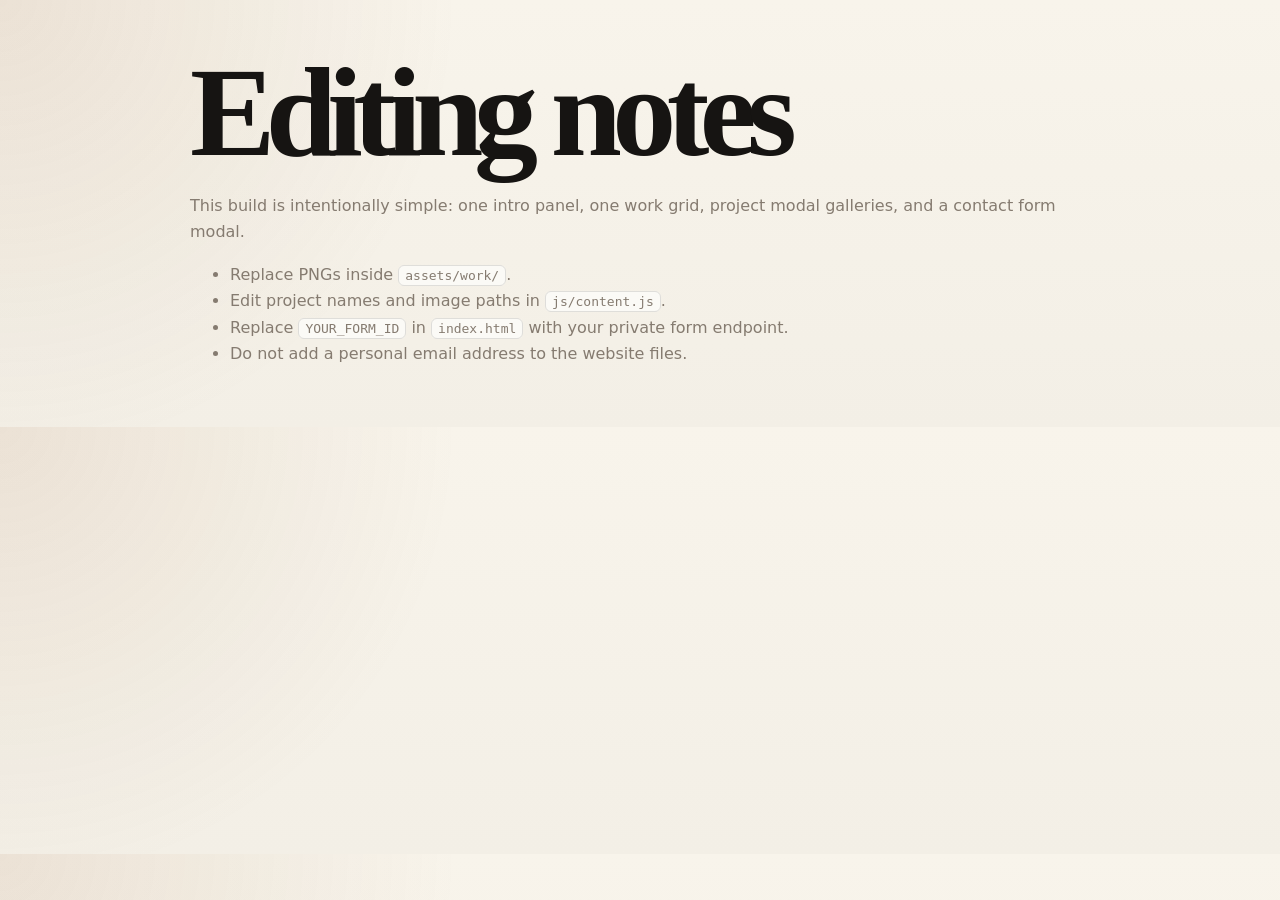
==== commit aff2e9df: "Add files via upload" ====
--- a/admin.html
+++ b/admin.html
@@ -6,21 +6,21 @@
   <title>Portfolio Editing Notes</title>
   <link rel="stylesheet" href="css/styles.css">
   <style>
-    .notes { width: min(100% - 32px, 880px); margin: 60px auto; }
-    .notes h1 { font-family: "DM Serif Display", Georgia, serif; font-size: clamp(3rem, 9vw, 7rem); line-height: .84; letter-spacing: -.055em; font-weight: 400; margin: 0 0 28px; }
-    .notes p, .notes li { color: var(--muted); line-height: 1.6; }
-    code { background: #fff; border: 1px solid var(--line); padding: 2px 6px; border-radius: 6px; }
+    .notes { width: min(100% - 32px, 900px); margin: 60px auto; }
+    .notes h1 { font-family: Newsreader, Georgia, serif; font-size: clamp(3.2rem, 10vw, 8rem); line-height: .82; letter-spacing: -.075em; margin: 0 0 28px; }
+    .notes p, .notes li { color: var(--muted); line-height: 1.65; }
+    code { background: var(--panel); border: 1px solid var(--line); padding: 2px 6px; border-radius: 6px; }
   </style>
 </head>
 <body>
   <main class="notes">
     <h1>Editing notes</h1>
-    <p>This portfolio uses a contact form. Do not add a personal email address into the site files.</p>
+    <p>This build is intentionally simple: one intro panel, one work grid, project modal galleries, and a contact form modal.</p>
     <ul>
-      <li>Replace PNGs inside <code>assets/projects/</code>.</li>
-      <li>Update project titles and image paths in <code>js/content.js</code>.</li>
-      <li>For the form, create a Formspree form and replace <code>YOUR_FORM_ID</code> in <code>index.html</code>.</li>
-      <li>Keep copy short and let the work lead.</li>
+      <li>Replace PNGs inside <code>assets/work/</code>.</li>
+      <li>Edit project names and image paths in <code>js/content.js</code>.</li>
+      <li>Replace <code>YOUR_FORM_ID</code> in <code>index.html</code> with your private form endpoint.</li>
+      <li>Do not add a personal email address to the website files.</li>
     </ul>
   </main>
 </body>
--- a/css/styles.css
+++ b/css/styles.css
@@ -1,34 +1,51 @@
 
 :root {
-  --bg: #f1eee8;
-  --paper: #fbfaf7;
-  --ink: #171412;
-  --soft-ink: #514b44;
-  --muted: #8a8176;
-  --line: rgba(23, 20, 18, 0.13);
-  --accent: #9a7044;
-  --accent-soft: #dfd3c2;
-  --shadow: 0 22px 70px rgba(23, 20, 18, 0.08);
-  --page: min(100% - 36px, 1280px);
-  --radius: 22px;
-}
-
-* { box-sizing: border-box; }
-html { scroll-behavior: smooth; }
+  --bg: #f3efe6;
+  --panel: #fbfaf6;
+  --ink: #161412;
+  --ink-soft: #47413a;
+  --muted: #857b70;
+  --line: rgba(22, 20, 18, 0.12);
+  --accent: #8f603b;
+  --accent-2: #c9bba6;
+  --shadow: 0 22px 70px rgba(22, 20, 18, 0.10);
+  --radius: 24px;
+  --page: min(100% - 32px, 1440px);
+}
+
+* {
+  box-sizing: border-box;
+}
+
+html {
+  scroll-behavior: smooth;
+}
 
 body {
   margin: 0;
   color: var(--ink);
   background:
-    radial-gradient(circle at 15% 0%, rgba(154,112,68,.10), transparent 32%),
-    linear-gradient(180deg, #f6f3ed 0%, var(--bg) 100%);
-  font-family: Manrope, system-ui, sans-serif;
+    radial-gradient(circle at top left, rgba(143, 96, 59, 0.12), transparent 34%),
+    linear-gradient(180deg, #f8f4eb 0%, var(--bg) 100%);
+  font-family: "Inter Tight", system-ui, -apple-system, BlinkMacSystemFont, "Segoe UI", sans-serif;
   -webkit-font-smoothing: antialiased;
 }
 
-a { color: inherit; text-decoration: none; }
-img { display: block; max-width: 100%; }
-button, input, textarea { font: inherit; }
+a {
+  color: inherit;
+  text-decoration: none;
+}
+
+button,
+input,
+textarea {
+  font: inherit;
+}
+
+img {
+  display: block;
+  max-width: 100%;
+}
 
 .skip-link {
   position: absolute;
@@ -36,250 +53,327 @@
 }
 
 .skip-link:focus {
-  left: 18px;
-  top: 18px;
+  left: 16px;
+  top: 16px;
   z-index: 100;
-  background: var(--paper);
+  background: var(--panel);
+  border: 1px solid var(--line);
+  border-radius: 12px;
   padding: 10px 14px;
-  border-radius: 10px;
-}
-
-.site-header {
-  position: sticky;
-  top: 0;
-  z-index: 20;
+}
+
+.site-header,
+.site-footer {
   width: var(--page);
-  min-height: 72px;
   margin: 0 auto;
   display: flex;
   align-items: center;
   justify-content: space-between;
-  gap: 28px;
+  gap: 24px;
+}
+
+.site-header {
+  min-height: 72px;
   border-bottom: 1px solid var(--line);
-  background: color-mix(in srgb, var(--bg) 84%, transparent);
-  backdrop-filter: blur(16px);
-}
-
-.logo {
+}
+
+.wordmark {
   font-weight: 800;
-  letter-spacing: -0.055em;
-  font-size: clamp(1.18rem, 2vw, 1.6rem);
-}
-
-.nav {
+  letter-spacing: -0.06em;
+  font-size: clamp(1.25rem, 2vw, 1.7rem);
+}
+
+.site-nav {
   display: flex;
   align-items: center;
   gap: clamp(18px, 4vw, 48px);
   color: var(--muted);
-  font-size: .92rem;
+  font-size: 0.94rem;
   font-weight: 700;
 }
 
-.nav a:hover { color: var(--ink); }
-
-.hero {
+.site-nav a:hover,
+.plain-button:hover {
+  color: var(--ink);
+}
+
+.plain-button {
+  border: 0;
+  padding: 0;
+  background: transparent;
+  color: var(--muted);
+  cursor: pointer;
+  font-weight: 700;
+}
+
+.page-shell {
   width: var(--page);
+  min-height: calc(100vh - 132px);
   margin: 0 auto;
-  padding: clamp(44px, 7.5vw, 92px) 0 clamp(30px, 4.6vw, 56px);
-  border-bottom: 1px solid var(--line);
-}
-
-.hero-kicker {
+  display: grid;
+  grid-template-columns: minmax(340px, 0.72fr) minmax(0, 1.28fr);
+  gap: clamp(22px, 4vw, 54px);
+  padding: clamp(22px, 3.5vw, 46px) 0;
+}
+
+.intro-panel,
+.work-panel {
+  background: rgba(251, 250, 246, 0.64);
+  border: 1px solid rgba(255, 255, 255, 0.72);
+  border-radius: calc(var(--radius) + 6px);
+  box-shadow: var(--shadow);
+}
+
+.intro-panel {
+  min-height: 620px;
+  padding: clamp(26px, 4vw, 46px);
+  display: flex;
+  flex-direction: column;
+  justify-content: space-between;
+}
+
+.eyebrow,
+.work-topline,
+#project-count,
+#project-type,
+.form-helper,
+.contact-form span {
+  color: var(--muted);
+  text-transform: uppercase;
+  letter-spacing: 0.12em;
+  font-size: 0.72rem;
+  font-weight: 800;
+}
+
+.eyebrow {
+  margin: 0 0 22px;
+}
+
+.intro-panel h1 {
+  margin: 0;
+  font-family: "Newsreader", Georgia, serif;
+  font-weight: 500;
+  font-size: clamp(3.55rem, 7vw, 8.1rem);
+  line-height: 0.83;
+  letter-spacing: -0.075em;
+  max-width: 7.5ch;
+}
+
+.intro-copy {
+  margin: auto 0 28px;
+  color: var(--ink-soft);
+  line-height: 1.55;
+  font-size: clamp(1.04rem, 1.35vw, 1.28rem);
+  max-width: 32ch;
+}
+
+.primary-action,
+.contact-form button {
+  align-self: flex-start;
+  border: 0;
+  border-radius: 999px;
+  background: var(--ink);
+  color: var(--panel);
+  cursor: pointer;
+  padding: 13px 18px;
+  font-weight: 800;
+}
+
+.primary-action:hover,
+.contact-form button:hover {
+  background: var(--accent);
+}
+
+.work-panel {
+  padding: clamp(16px, 2vw, 22px);
+}
+
+.work-topline {
   display: flex;
   justify-content: space-between;
-  gap: 20px;
-  margin-bottom: clamp(26px, 4vw, 48px);
-  color: var(--muted);
-  text-transform: uppercase;
-  letter-spacing: .13em;
-  font-size: .72rem;
-  font-weight: 800;
-}
-
-.hero h1 {
+  gap: 18px;
+  margin-bottom: 16px;
+}
+
+.work-topline p {
   margin: 0;
-  max-width: 1120px;
-  font-family: "DM Serif Display", Georgia, serif;
-  font-weight: 400;
-  font-size: clamp(4rem, 10vw, 10.6rem);
-  line-height: .82;
-  letter-spacing: -.055em;
-}
-
-.work {
-  width: var(--page);
-  margin: 0 auto;
-  padding: clamp(24px, 3.5vw, 44px) 0;
-  border-bottom: 1px solid var(--line);
-}
-
-.section-head {
-  display: flex;
-  justify-content: space-between;
-  align-items: baseline;
-  gap: 24px;
-  margin-bottom: 18px;
-}
-
-.section-head p,
-.section-label {
-  margin: 0;
-  color: var(--muted);
-  text-transform: uppercase;
-  letter-spacing: .13em;
-  font-size: .72rem;
-  font-weight: 800;
-}
-
-.section-head span {
-  color: var(--muted);
-  font-size: .9rem;
-}
-
-.project-grid {
+}
+
+.work-grid {
   display: grid;
   grid-template-columns: repeat(3, minmax(0, 1fr));
-  gap: 18px;
-}
-
-.project-card {
+  gap: 14px;
+}
+
+.work-card {
+  position: relative;
+  display: grid;
+  min-height: 248px;
+  aspect-ratio: 0.94 / 1;
+  overflow: hidden;
+  border: 0;
+  border-radius: var(--radius);
+  background: var(--accent-2);
+  cursor: pointer;
   padding: 0;
-  border: 0;
-  background: transparent;
   text-align: left;
-  cursor: pointer;
-}
-
-.project-thumb {
-  position: relative;
-  aspect-ratio: 1.12 / 1;
-  overflow: hidden;
-  border-radius: var(--radius);
-  background: var(--accent-soft);
-  box-shadow: var(--shadow);
-}
-
-.project-thumb::after {
-  content: "";
+}
+
+.work-card img {
   position: absolute;
   inset: 0;
-  border: 1px solid rgba(255,255,255,.55);
-  border-radius: inherit;
-  pointer-events: none;
-}
-
-.project-thumb img {
   width: 100%;
   height: 100%;
   object-fit: cover;
-  transition: transform .45s ease, filter .45s ease;
-}
-
-.project-card:hover .project-thumb img {
-  transform: scale(1.035);
-  filter: saturate(1.03) contrast(1.03);
-}
-
-.project-meta {
-  display: grid;
-  grid-template-columns: 1fr auto;
+  transition: transform 0.45s ease, filter 0.45s ease;
+}
+
+.work-card::after {
+  content: "";
+  position: absolute;
+  inset: 0;
+  background: linear-gradient(180deg, transparent 45%, rgba(0, 0, 0, 0.54) 100%);
+}
+
+.work-card:hover img {
+  transform: scale(1.045);
+  filter: saturate(1.04) contrast(1.02);
+}
+
+.work-card-text {
+  position: relative;
+  z-index: 1;
+  align-self: end;
+  padding: 16px;
+  color: #fff;
+}
+
+.work-card-text h2 {
+  margin: 0;
+  font-size: clamp(1.16rem, 1.45vw, 1.42rem);
+  line-height: 1;
+  letter-spacing: -0.055em;
+}
+
+.work-card-text p {
+  margin: 7px 0 0;
+  opacity: 0.82;
+  font-size: 0.85rem;
+  font-weight: 700;
+}
+
+.site-footer {
+  min-height: 60px;
+  border-top: 1px solid var(--line);
+  color: var(--muted);
+  font-size: 0.9rem;
+  font-weight: 700;
+}
+
+.project-modal,
+.contact-modal {
+  position: fixed;
+  inset: 0;
+  z-index: 80;
+  display: grid;
+  place-items: center;
+  padding: 20px;
+}
+
+.project-modal[aria-hidden="true"],
+.contact-modal[aria-hidden="true"] {
+  display: none;
+}
+
+.modal-scrim {
+  position: absolute;
+  inset: 0;
+  background: rgba(22, 20, 18, 0.56);
+  backdrop-filter: blur(10px);
+}
+
+.project-view,
+.contact-card {
+  position: relative;
+  z-index: 1;
+  width: min(100%, 1120px);
+  max-height: calc(100vh - 40px);
+  overflow: auto;
+  background: var(--panel);
+  border-radius: calc(var(--radius) + 8px);
+  box-shadow: 0 34px 90px rgba(22, 20, 18, 0.25);
+}
+
+.project-view-header,
+.contact-card-header {
+  display: flex;
+  justify-content: space-between;
+  gap: 22px;
+  align-items: flex-start;
+  padding: 22px;
+  border-bottom: 1px solid var(--line);
+}
+
+.project-view-header h2,
+.contact-card h2 {
+  margin: 5px 0 4px;
+  font-size: clamp(2rem, 5vw, 4.8rem);
+  line-height: 0.88;
+  letter-spacing: -0.075em;
+}
+
+.project-image-wrap {
+  position: relative;
+  min-height: 560px;
+  display: grid;
+  place-items: center;
+  padding: 24px;
+  background: #eee7db;
+}
+
+.project-image-wrap img {
+  max-height: calc(100vh - 260px);
+  object-fit: contain;
+  border-radius: 18px;
+  box-shadow: var(--shadow);
+}
+
+.gallery-button {
+  position: absolute;
+  top: 50%;
+  transform: translateY(-50%);
+  width: 44px;
+  height: 44px;
+  border: 0;
+  border-radius: 999px;
+  background: var(--panel);
+  color: var(--ink);
+  cursor: pointer;
+  font-weight: 800;
+  box-shadow: var(--shadow);
+}
+
+.gallery-prev {
+  left: 20px;
+}
+
+.gallery-next {
+  right: 20px;
+}
+
+.contact-card {
+  width: min(100%, 680px);
+}
+
+.contact-form {
+  display: grid;
   gap: 14px;
-  align-items: baseline;
-  padding: 14px 3px 0;
-}
-
-.project-meta h2 {
-  margin: 0;
-  font-size: clamp(1.05rem, 1.45vw, 1.32rem);
-  letter-spacing: -.045em;
-  line-height: 1.05;
-}
-
-.project-meta p {
-  margin: 0;
-  color: var(--muted);
-  font-size: .82rem;
-  font-weight: 700;
-  text-align: right;
-}
-
-.info {
-  width: var(--page);
-  margin: 0 auto;
-  padding: clamp(28px, 4vw, 52px) 0;
-  border-bottom: 1px solid var(--line);
-  display: grid;
-  grid-template-columns: 120px minmax(0, 1fr) minmax(220px, 360px);
-  gap: clamp(18px, 4vw, 68px);
-  align-items: start;
-}
-
-.info > p:not(.section-label) {
-  margin: -.25em 0 0;
-  max-width: 680px;
-  color: var(--soft-ink);
-  font-size: clamp(1.15rem, 2vw, 1.75rem);
-  line-height: 1.35;
-  letter-spacing: -.03em;
-}
-
-.info ul {
-  margin: -.2em 0 0;
-  padding: 0;
-  list-style: none;
-  color: var(--muted);
-  line-height: 1.8;
-  font-size: .95rem;
-  font-weight: 600;
-}
-
-.contact {
-  width: var(--page);
-  margin: 0 auto;
-  padding: clamp(32px, 5vw, 68px) 0;
-  display: grid;
-  grid-template-columns: minmax(280px, .8fr) minmax(320px, .9fr);
-  gap: clamp(26px, 7vw, 110px);
-  border-bottom: 1px solid var(--line);
-}
-
-.contact-intro h2 {
-  margin: 12px 0 14px;
-  font-family: "DM Serif Display", Georgia, serif;
-  font-weight: 400;
-  font-size: clamp(2.6rem, 6vw, 6rem);
-  line-height: .86;
-  letter-spacing: -.055em;
-}
-
-.contact-intro p:last-child {
-  margin: 0;
-  color: var(--muted);
-  max-width: 34ch;
-  line-height: 1.65;
-}
-
-.contact-form {
-  display: grid;
-  gap: 14px;
-  background: rgba(251,250,247,.58);
-  border: 1px solid rgba(255,255,255,.72);
-  border-radius: 26px;
-  padding: clamp(18px, 3vw, 28px);
-  box-shadow: var(--shadow);
+  padding: 22px;
 }
 
 .contact-form label {
   display: grid;
   gap: 8px;
-}
-
-.contact-form span {
-  color: var(--muted);
-  font-size: .78rem;
-  font-weight: 800;
-  letter-spacing: .08em;
-  text-transform: uppercase;
 }
 
 .contact-form input,
@@ -287,152 +381,111 @@
   width: 100%;
   border: 1px solid var(--line);
   border-radius: 14px;
-  background: var(--paper);
+  background: #fff;
   color: var(--ink);
   padding: 13px 14px;
   outline: none;
 }
 
+.contact-form textarea {
+  resize: vertical;
+  min-height: 150px;
+}
+
 .contact-form input:focus,
 .contact-form textarea:focus {
-  border-color: rgba(154,112,68,.65);
-  box-shadow: 0 0 0 4px rgba(154,112,68,.10);
-}
-
-.contact-form textarea { resize: vertical; min-height: 132px; }
-
-.contact-form button {
-  margin-top: 4px;
-  border: 0;
-  border-radius: 999px;
-  background: var(--ink);
-  color: var(--paper);
-  padding: 14px 20px;
-  font-weight: 800;
-  cursor: pointer;
-}
-
-.contact-form button:hover { background: var(--accent); }
-
-.form-note {
-  margin: 0;
-  color: var(--muted);
-  font-size: .82rem;
-  line-height: 1.5;
-}
-
-.honeypot {
+  border-color: rgba(143, 96, 59, 0.66);
+  box-shadow: 0 0 0 4px rgba(143, 96, 59, 0.12);
+}
+
+.anti-spam {
   position: absolute;
   left: -9999px;
   opacity: 0;
 }
 
-.footer {
-  width: var(--page);
-  margin: 0 auto;
-  padding: 18px 0 32px;
-  display: flex;
-  justify-content: space-between;
-  gap: 18px;
-  color: var(--muted);
-  font-size: .88rem;
-  font-weight: 600;
-}
-
-.footer p { margin: 0; }
-
-.modal {
-  position: fixed;
-  inset: 0;
-  z-index: 80;
-  display: grid;
-  place-items: center;
-  background: rgba(241,238,232,.96);
-  padding: 66px;
-}
-
-.modal[aria-hidden="true"] { display: none; }
-
-.modal img {
-  max-width: min(100%, 1180px);
-  max-height: calc(100vh - 150px);
-  object-fit: contain;
-  border-radius: 20px;
-  box-shadow: 0 26px 80px rgba(23,20,18,.18);
-}
-
-.modal-close,
-.modal-nav {
-  position: fixed;
-  border: 0;
-  background: var(--ink);
-  color: var(--paper);
-  cursor: pointer;
-  font-weight: 800;
-}
-
-.modal-close {
-  top: 22px;
-  right: 24px;
-  border-radius: 999px;
-  padding: 11px 16px;
-}
-
-.modal-nav {
-  top: 50%;
-  width: 48px;
-  height: 48px;
-  border-radius: 50%;
-  transform: translateY(-50%);
-}
-
-.modal-prev { left: 24px; }
-.modal-next { right: 24px; }
-
-#modal-caption {
-  position: fixed;
-  left: 24px;
-  bottom: 22px;
+.form-helper {
   margin: 0;
-  color: var(--muted);
-  font-size: .9rem;
-  font-weight: 700;
-}
-
-@media (max-width: 980px) {
-  .project-grid { grid-template-columns: repeat(2, minmax(0, 1fr)); }
-  .info,
-  .contact {
+  padding: 0 22px 22px;
+  line-height: 1.5;
+  text-transform: none;
+  letter-spacing: 0;
+  font-size: 0.86rem;
+}
+
+@media (max-width: 1100px) {
+  .page-shell {
     grid-template-columns: 1fr;
   }
-}
-
-@media (max-width: 680px) {
-  :root { --page: min(100% - 24px, 1280px); }
-
-  .site-header { min-height: 62px; }
-  .nav { gap: 14px; font-size: .86rem; }
-
-  .hero-kicker {
-    display: grid;
-    gap: 8px;
-  }
-
-  .hero h1 {
-    font-size: clamp(3.45rem, 17vw, 5.8rem);
-  }
-
-  .project-grid { grid-template-columns: 1fr; }
-  .info { gap: 16px; }
-  .footer { flex-direction: column; }
-
-  .modal { padding: 58px 12px; }
-  .modal-nav {
+
+  .intro-panel {
+    min-height: 420px;
+  }
+
+  .intro-panel h1 {
+    max-width: 11ch;
+  }
+}
+
+@media (max-width: 760px) {
+  :root {
+    --page: min(100% - 24px, 1440px);
+  }
+
+  .site-header {
+    min-height: 64px;
+  }
+
+  .site-nav {
+    gap: 16px;
+    font-size: 0.88rem;
+  }
+
+  .intro-panel,
+  .work-panel {
+    border-radius: 22px;
+  }
+
+  .intro-panel h1 {
+    font-size: clamp(3rem, 17vw, 5.4rem);
+  }
+
+  .work-grid {
+    grid-template-columns: 1fr;
+  }
+
+  .work-card {
+    aspect-ratio: 1.22 / 1;
+    min-height: 0;
+  }
+
+  .project-image-wrap {
+    min-height: 360px;
+  }
+
+  .project-image-wrap img {
+    max-height: calc(100vh - 245px);
+  }
+
+  .gallery-button {
     top: auto;
-    bottom: 20px;
+    bottom: 18px;
     transform: none;
   }
-  .modal-prev { left: auto; right: 84px; }
-  .modal-next { right: 24px; }
-  #modal-caption { display: none; }
-}
+
+  .gallery-prev {
+    left: auto;
+    right: 76px;
+  }
+
+  .gallery-next {
+    right: 20px;
+  }
+
+  .site-footer {
+    align-items: flex-start;
+    flex-direction: column;
+    justify-content: center;
+    gap: 4px;
+  }
+}
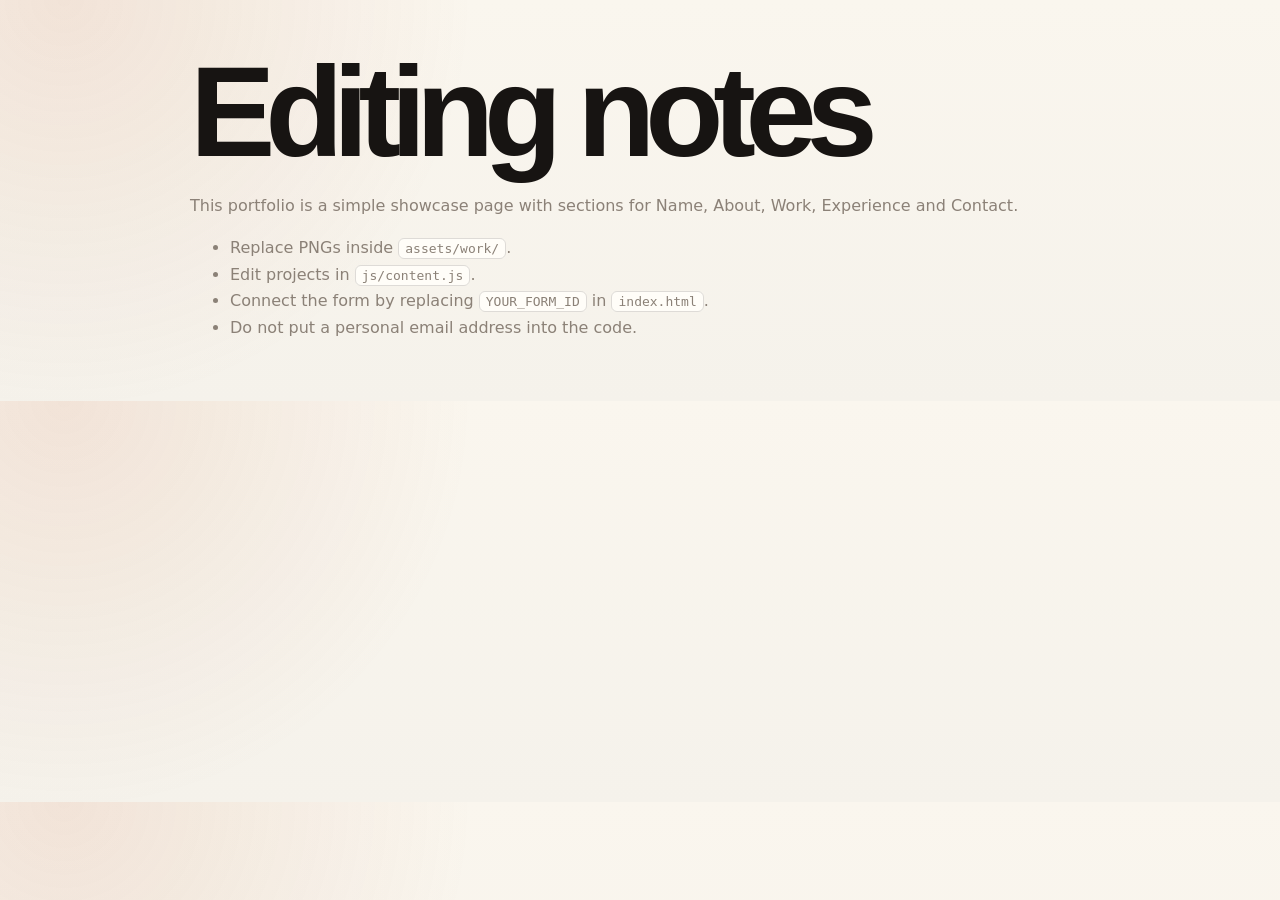
==== commit 8e3e9784: "Add files via upload" ====
--- a/admin.html
+++ b/admin.html
@@ -7,20 +7,20 @@
   <link rel="stylesheet" href="css/styles.css">
   <style>
     .notes { width: min(100% - 32px, 900px); margin: 60px auto; }
-    .notes h1 { font-family: Newsreader, Georgia, serif; font-size: clamp(3.2rem, 10vw, 8rem); line-height: .82; letter-spacing: -.075em; margin: 0 0 28px; }
+    .notes h1 { font-family: "Bricolage Grotesque", sans-serif; font-size: clamp(3.4rem, 12vw, 8rem); line-height: .82; letter-spacing: -.08em; margin: 0 0 28px; }
     .notes p, .notes li { color: var(--muted); line-height: 1.65; }
-    code { background: var(--panel); border: 1px solid var(--line); padding: 2px 6px; border-radius: 6px; }
+    code { background: var(--paper); border: 1px solid var(--line); padding: 2px 6px; border-radius: 6px; }
   </style>
 </head>
 <body>
   <main class="notes">
     <h1>Editing notes</h1>
-    <p>This build is intentionally simple: one intro panel, one work grid, project modal galleries, and a contact form modal.</p>
+    <p>This portfolio is a simple showcase page with sections for Name, About, Work, Experience and Contact.</p>
     <ul>
       <li>Replace PNGs inside <code>assets/work/</code>.</li>
-      <li>Edit project names and image paths in <code>js/content.js</code>.</li>
-      <li>Replace <code>YOUR_FORM_ID</code> in <code>index.html</code> with your private form endpoint.</li>
-      <li>Do not add a personal email address to the website files.</li>
+      <li>Edit projects in <code>js/content.js</code>.</li>
+      <li>Connect the form by replacing <code>YOUR_FORM_ID</code> in <code>index.html</code>.</li>
+      <li>Do not put a personal email address into the code.</li>
     </ul>
   </main>
 </body>
--- a/css/styles.css
+++ b/css/styles.css
@@ -1,16 +1,17 @@
 
 :root {
-  --bg: #f3efe6;
-  --panel: #fbfaf6;
-  --ink: #161412;
-  --ink-soft: #47413a;
-  --muted: #857b70;
-  --line: rgba(22, 20, 18, 0.12);
-  --accent: #8f603b;
-  --accent-2: #c9bba6;
-  --shadow: 0 22px 70px rgba(22, 20, 18, 0.10);
-  --radius: 24px;
-  --page: min(100% - 32px, 1440px);
+  --bg: #f5f2eb;
+  --paper: #fffdf8;
+  --ink: #171412;
+  --soft: #4f4841;
+  --muted: #8b8177;
+  --line: rgba(23, 20, 18, 0.14);
+  --accent: #b35b36;
+  --accent-dark: #253447;
+  --sand: #e6dccd;
+  --shadow: 0 24px 70px rgba(23, 20, 18, 0.08);
+  --page: min(100% - 36px, 1360px);
+  --radius: 26px;
 }
 
 * {
@@ -23,17 +24,22 @@
 
 body {
   margin: 0;
+  background:
+    radial-gradient(circle at 5% 0%, rgba(179, 91, 54, .12), transparent 32%),
+    linear-gradient(180deg, #faf6ee 0%, var(--bg) 100%);
   color: var(--ink);
-  background:
-    radial-gradient(circle at top left, rgba(143, 96, 59, 0.12), transparent 34%),
-    linear-gradient(180deg, #f8f4eb 0%, var(--bg) 100%);
-  font-family: "Inter Tight", system-ui, -apple-system, BlinkMacSystemFont, "Segoe UI", sans-serif;
+  font-family: "IBM Plex Sans", system-ui, sans-serif;
   -webkit-font-smoothing: antialiased;
 }
 
 a {
   color: inherit;
   text-decoration: none;
+}
+
+img {
+  display: block;
+  max-width: 100%;
 }
 
 button,
@@ -42,333 +48,314 @@
   font: inherit;
 }
 
-img {
-  display: block;
-  max-width: 100%;
-}
-
 .skip-link {
   position: absolute;
   left: -999px;
 }
 
 .skip-link:focus {
-  left: 16px;
-  top: 16px;
-  z-index: 100;
-  background: var(--panel);
+  left: 18px;
+  top: 18px;
+  z-index: 1000;
+  background: var(--paper);
   border: 1px solid var(--line);
   border-radius: 12px;
   padding: 10px 14px;
 }
 
-.site-header,
-.site-footer {
+.site-header {
+  position: sticky;
+  top: 0;
+  z-index: 50;
   width: var(--page);
+  min-height: 76px;
   margin: 0 auto;
   display: flex;
   align-items: center;
   justify-content: space-between;
-  gap: 24px;
-}
-
-.site-header {
-  min-height: 72px;
+  gap: 28px;
   border-bottom: 1px solid var(--line);
-}
-
-.wordmark {
+  background: color-mix(in srgb, var(--bg) 86%, transparent);
+  backdrop-filter: blur(16px);
+}
+
+.brand {
+  display: grid;
+  gap: 2px;
+}
+
+.brand-name {
+  font-family: "Bricolage Grotesque", sans-serif;
   font-weight: 800;
   letter-spacing: -0.06em;
-  font-size: clamp(1.25rem, 2vw, 1.7rem);
-}
-
-.site-nav {
+  font-size: clamp(1.26rem, 2vw, 1.74rem);
+  line-height: 1;
+}
+
+.brand-role {
+  color: var(--muted);
+  font-size: 0.75rem;
+  letter-spacing: 0.08em;
+  text-transform: uppercase;
+  font-weight: 700;
+}
+
+.nav {
   display: flex;
-  align-items: center;
-  gap: clamp(18px, 4vw, 48px);
+  gap: clamp(16px, 4vw, 48px);
   color: var(--muted);
+  font-weight: 700;
   font-size: 0.94rem;
-  font-weight: 700;
-}
-
-.site-nav a:hover,
-.plain-button:hover {
+}
+
+.nav a:hover {
   color: var(--ink);
 }
 
-.plain-button {
-  border: 0;
-  padding: 0;
-  background: transparent;
-  color: var(--muted);
-  cursor: pointer;
-  font-weight: 700;
-}
-
-.page-shell {
+.section,
+.footer {
   width: var(--page);
-  min-height: calc(100vh - 132px);
   margin: 0 auto;
-  display: grid;
-  grid-template-columns: minmax(340px, 0.72fr) minmax(0, 1.28fr);
-  gap: clamp(22px, 4vw, 54px);
-  padding: clamp(22px, 3.5vw, 46px) 0;
-}
-
-.intro-panel,
-.work-panel {
-  background: rgba(251, 250, 246, 0.64);
-  border: 1px solid rgba(255, 255, 255, 0.72);
-  border-radius: calc(var(--radius) + 6px);
-  box-shadow: var(--shadow);
-}
-
-.intro-panel {
-  min-height: 620px;
-  padding: clamp(26px, 4vw, 46px);
-  display: flex;
-  flex-direction: column;
-  justify-content: space-between;
-}
-
-.eyebrow,
-.work-topline,
-#project-count,
-#project-type,
-.form-helper,
-.contact-form span {
+}
+
+.section {
+  padding: clamp(34px, 5.5vw, 76px) 0;
+  border-bottom: 1px solid var(--line);
+}
+
+.hero {
+  min-height: calc(100vh - 76px);
+  display: grid;
+  grid-template-columns: minmax(0, 1.15fr) minmax(280px, .45fr);
+  gap: clamp(24px, 6vw, 110px);
+  align-items: end;
+}
+
+.kicker,
+.section-label,
+.job-date,
+.work-note,
+.contact-form span,
+#lightbox-caption {
+  margin: 0;
   color: var(--muted);
   text-transform: uppercase;
-  letter-spacing: 0.12em;
-  font-size: 0.72rem;
+  letter-spacing: 0.13em;
+  font-size: 0.73rem;
   font-weight: 800;
 }
 
-.eyebrow {
-  margin: 0 0 22px;
-}
-
-.intro-panel h1 {
-  margin: 0;
-  font-family: "Newsreader", Georgia, serif;
-  font-weight: 500;
-  font-size: clamp(3.55rem, 7vw, 8.1rem);
-  line-height: 0.83;
-  letter-spacing: -0.075em;
-  max-width: 7.5ch;
-}
-
-.intro-copy {
-  margin: auto 0 28px;
-  color: var(--ink-soft);
+.hero h1 {
+  margin: 18px 0 0;
+  font-family: "Bricolage Grotesque", sans-serif;
+  font-weight: 800;
+  font-size: clamp(4.4rem, 11.6vw, 14rem);
+  line-height: 0.78;
+  letter-spacing: -0.085em;
+  max-width: 8.4ch;
+}
+
+.hero-side {
+  align-self: center;
+  display: grid;
+  gap: 28px;
+}
+
+.hero-side p {
+  margin: 0;
+  color: var(--soft);
   line-height: 1.55;
-  font-size: clamp(1.04rem, 1.35vw, 1.28rem);
-  max-width: 32ch;
-}
-
-.primary-action,
-.contact-form button {
-  align-self: flex-start;
-  border: 0;
+  font-size: clamp(1.06rem, 1.5vw, 1.32rem);
+}
+
+.text-link {
+  width: fit-content;
+  color: var(--ink);
+  font-weight: 800;
+  border-bottom: 2px solid var(--accent);
+  padding-bottom: 5px;
+}
+
+.about,
+.experience,
+.contact {
+  display: grid;
+  grid-template-columns: 160px minmax(0, 1fr);
+  gap: clamp(24px, 6vw, 110px);
+}
+
+.large-copy {
+  margin: 0;
+  max-width: 920px;
+  font-size: clamp(1.75rem, 4vw, 4.6rem);
+  line-height: 0.98;
+  letter-spacing: -0.065em;
+  font-family: "Bricolage Grotesque", sans-serif;
+  font-weight: 700;
+}
+
+.capability-list {
+  margin: 34px 0 0;
+  padding: 0;
+  list-style: none;
+  display: flex;
+  flex-wrap: wrap;
+  gap: 10px;
+}
+
+.capability-list li {
+  padding: 10px 13px;
+  border: 1px solid var(--line);
   border-radius: 999px;
-  background: var(--ink);
-  color: var(--panel);
-  cursor: pointer;
-  padding: 13px 18px;
-  font-weight: 800;
-}
-
-.primary-action:hover,
-.contact-form button:hover {
-  background: var(--accent);
-}
-
-.work-panel {
-  padding: clamp(16px, 2vw, 22px);
-}
-
-.work-topline {
+  color: var(--soft);
+  background: rgba(255,255,255,.42);
+  font-weight: 700;
+  font-size: 0.92rem;
+}
+
+.work {
+  padding-top: clamp(28px, 4vw, 52px);
+}
+
+.work-heading {
   display: flex;
   justify-content: space-between;
-  gap: 18px;
-  margin-bottom: 16px;
-}
-
-.work-topline p {
-  margin: 0;
-}
-
-.work-grid {
+  gap: 24px;
+  align-items: baseline;
+  margin-bottom: 20px;
+}
+
+.gallery-grid {
   display: grid;
   grid-template-columns: repeat(3, minmax(0, 1fr));
-  gap: 14px;
-}
-
-.work-card {
+  gap: clamp(12px, 1.6vw, 20px);
+}
+
+.gallery-card {
   position: relative;
-  display: grid;
-  min-height: 248px;
-  aspect-ratio: 0.94 / 1;
   overflow: hidden;
   border: 0;
   border-radius: var(--radius);
-  background: var(--accent-2);
+  aspect-ratio: 1.05 / 1;
+  padding: 0;
+  background: var(--sand);
   cursor: pointer;
-  padding: 0;
-  text-align: left;
-}
-
-.work-card img {
-  position: absolute;
-  inset: 0;
+  box-shadow: var(--shadow);
+}
+
+.gallery-card img {
   width: 100%;
   height: 100%;
   object-fit: cover;
-  transition: transform 0.45s ease, filter 0.45s ease;
-}
-
-.work-card::after {
+  transition: transform .45s ease, filter .45s ease;
+}
+
+.gallery-card:hover img {
+  transform: scale(1.04);
+  filter: saturate(1.03) contrast(1.02);
+}
+
+.gallery-card::after {
   content: "";
   position: absolute;
   inset: 0;
-  background: linear-gradient(180deg, transparent 45%, rgba(0, 0, 0, 0.54) 100%);
-}
-
-.work-card:hover img {
-  transform: scale(1.045);
-  filter: saturate(1.04) contrast(1.02);
-}
-
-.work-card-text {
-  position: relative;
+  background: linear-gradient(180deg, transparent 42%, rgba(0,0,0,.62) 100%);
+}
+
+.card-copy {
+  position: absolute;
+  left: 16px;
+  right: 16px;
+  bottom: 16px;
   z-index: 1;
-  align-self: end;
-  padding: 16px;
   color: #fff;
-}
-
-.work-card-text h2 {
-  margin: 0;
-  font-size: clamp(1.16rem, 1.45vw, 1.42rem);
-  line-height: 1;
+  display: flex;
+  align-items: flex-end;
+  justify-content: space-between;
+  gap: 14px;
+}
+
+.card-copy h2 {
+  margin: 0;
+  font-family: "Bricolage Grotesque", sans-serif;
   letter-spacing: -0.055em;
-}
-
-.work-card-text p {
-  margin: 7px 0 0;
-  opacity: 0.82;
+  line-height: 0.96;
+  font-size: clamp(1.35rem, 2vw, 2.1rem);
+}
+
+.card-copy p {
+  margin: 6px 0 0;
+  color: rgba(255,255,255,.78);
   font-size: 0.85rem;
   font-weight: 700;
 }
 
-.site-footer {
-  min-height: 60px;
+.card-copy span {
+  font-size: 1.4rem;
+  opacity: 0.8;
+}
+
+.timeline {
+  display: grid;
+}
+
+.job {
+  display: grid;
+  grid-template-columns: minmax(130px, 180px) minmax(0, 1fr);
+  gap: clamp(18px, 4vw, 70px);
+  padding: 22px 0;
   border-top: 1px solid var(--line);
+}
+
+.job:first-child {
+  padding-top: 0;
+  border-top: 0;
+}
+
+.job h2 {
+  margin: 0;
+  font-family: "Bricolage Grotesque", sans-serif;
+  letter-spacing: -0.045em;
+  font-size: clamp(1.5rem, 3vw, 3.1rem);
+  line-height: 0.95;
+}
+
+.job p:not(.job-date) {
+  margin: 8px 0 0;
   color: var(--muted);
-  font-size: 0.9rem;
-  font-weight: 700;
-}
-
-.project-modal,
-.contact-modal {
-  position: fixed;
-  inset: 0;
-  z-index: 80;
-  display: grid;
-  place-items: center;
-  padding: 20px;
-}
-
-.project-modal[aria-hidden="true"],
-.contact-modal[aria-hidden="true"] {
-  display: none;
-}
-
-.modal-scrim {
-  position: absolute;
-  inset: 0;
-  background: rgba(22, 20, 18, 0.56);
-  backdrop-filter: blur(10px);
-}
-
-.project-view,
-.contact-card {
-  position: relative;
-  z-index: 1;
-  width: min(100%, 1120px);
-  max-height: calc(100vh - 40px);
-  overflow: auto;
-  background: var(--panel);
-  border-radius: calc(var(--radius) + 8px);
-  box-shadow: 0 34px 90px rgba(22, 20, 18, 0.25);
-}
-
-.project-view-header,
-.contact-card-header {
-  display: flex;
-  justify-content: space-between;
-  gap: 22px;
-  align-items: flex-start;
-  padding: 22px;
-  border-bottom: 1px solid var(--line);
-}
-
-.project-view-header h2,
-.contact-card h2 {
-  margin: 5px 0 4px;
-  font-size: clamp(2rem, 5vw, 4.8rem);
-  line-height: 0.88;
+  font-weight: 700;
+}
+
+.contact-layout {
+  display: grid;
+  grid-template-columns: minmax(0, .85fr) minmax(320px, .75fr);
+  gap: clamp(24px, 6vw, 90px);
+}
+
+.contact h2 {
+  margin: 0 0 18px;
+  font-family: "Bricolage Grotesque", sans-serif;
+  font-size: clamp(2.5rem, 5.6vw, 6.2rem);
+  line-height: 0.82;
   letter-spacing: -0.075em;
-}
-
-.project-image-wrap {
-  position: relative;
-  min-height: 560px;
-  display: grid;
-  place-items: center;
-  padding: 24px;
-  background: #eee7db;
-}
-
-.project-image-wrap img {
-  max-height: calc(100vh - 260px);
-  object-fit: contain;
-  border-radius: 18px;
+  max-width: 9ch;
+}
+
+.contact p:not(.section-label) {
+  margin: 0;
+  color: var(--soft);
+  line-height: 1.55;
+  max-width: 36ch;
+}
+
+.contact-form {
+  display: grid;
+  gap: 14px;
+  background: rgba(255,255,255,.48);
+  border: 1px solid rgba(255,255,255,.72);
+  border-radius: var(--radius);
+  padding: clamp(18px, 2.5vw, 26px);
   box-shadow: var(--shadow);
-}
-
-.gallery-button {
-  position: absolute;
-  top: 50%;
-  transform: translateY(-50%);
-  width: 44px;
-  height: 44px;
-  border: 0;
-  border-radius: 999px;
-  background: var(--panel);
-  color: var(--ink);
-  cursor: pointer;
-  font-weight: 800;
-  box-shadow: var(--shadow);
-}
-
-.gallery-prev {
-  left: 20px;
-}
-
-.gallery-next {
-  right: 20px;
-}
-
-.contact-card {
-  width: min(100%, 680px);
-}
-
-.contact-form {
-  display: grid;
-  gap: 14px;
-  padding: 22px;
 }
 
 .contact-form label {
@@ -381,21 +368,35 @@
   width: 100%;
   border: 1px solid var(--line);
   border-radius: 14px;
-  background: #fff;
+  background: var(--paper);
+  padding: 13px 14px;
   color: var(--ink);
-  padding: 13px 14px;
   outline: none;
-}
-
-.contact-form textarea {
-  resize: vertical;
-  min-height: 150px;
 }
 
 .contact-form input:focus,
 .contact-form textarea:focus {
-  border-color: rgba(143, 96, 59, 0.66);
-  box-shadow: 0 0 0 4px rgba(143, 96, 59, 0.12);
+  border-color: rgba(179,91,54,.65);
+  box-shadow: 0 0 0 4px rgba(179,91,54,.12);
+}
+
+.contact-form textarea {
+  min-height: 140px;
+  resize: vertical;
+}
+
+.contact-form button {
+  border: 0;
+  border-radius: 999px;
+  background: var(--accent-dark);
+  color: #fff;
+  padding: 14px 18px;
+  font-weight: 800;
+  cursor: pointer;
+}
+
+.contact-form button:hover {
+  background: var(--accent);
 }
 
 .anti-spam {
@@ -404,88 +405,166 @@
   opacity: 0;
 }
 
-.form-helper {
-  margin: 0;
-  padding: 0 22px 22px;
-  line-height: 1.5;
-  text-transform: none;
-  letter-spacing: 0;
-  font-size: 0.86rem;
-}
-
-@media (max-width: 1100px) {
-  .page-shell {
+.footer {
+  min-height: 68px;
+  display: flex;
+  justify-content: space-between;
+  gap: 20px;
+  align-items: center;
+  color: var(--muted);
+  font-weight: 700;
+  font-size: .9rem;
+}
+
+.lightbox {
+  position: fixed;
+  inset: 0;
+  z-index: 100;
+  display: grid;
+  place-items: center;
+  padding: 70px;
+  background: rgba(245,242,235,.96);
+}
+
+.lightbox[aria-hidden="true"] {
+  display: none;
+}
+
+.lightbox img {
+  max-width: min(100%, 1180px);
+  max-height: calc(100vh - 160px);
+  object-fit: contain;
+  border-radius: 20px;
+  box-shadow: 0 30px 90px rgba(23,20,18,.24);
+}
+
+.lightbox-close,
+.lightbox-nav {
+  position: fixed;
+  border: 0;
+  background: var(--ink);
+  color: #fff;
+  cursor: pointer;
+  font-weight: 800;
+}
+
+.lightbox-close {
+  top: 22px;
+  right: 24px;
+  border-radius: 999px;
+  padding: 12px 17px;
+}
+
+.lightbox-nav {
+  top: 50%;
+  transform: translateY(-50%);
+  width: 48px;
+  height: 48px;
+  border-radius: 50%;
+}
+
+.lightbox-prev {
+  left: 24px;
+}
+
+.lightbox-next {
+  right: 24px;
+}
+
+#lightbox-caption {
+  position: fixed;
+  left: 24px;
+  bottom: 22px;
+}
+
+@media (max-width: 1040px) {
+  .hero,
+  .about,
+  .experience,
+  .contact,
+  .contact-layout {
     grid-template-columns: 1fr;
   }
 
-  .intro-panel {
-    min-height: 420px;
-  }
-
-  .intro-panel h1 {
-    max-width: 11ch;
-  }
-}
-
-@media (max-width: 760px) {
+  .hero {
+    min-height: auto;
+  }
+
+  .hero h1 {
+    max-width: 10ch;
+  }
+
+  .gallery-grid {
+    grid-template-columns: repeat(2, minmax(0, 1fr));
+  }
+}
+
+@media (max-width: 700px) {
   :root {
-    --page: min(100% - 24px, 1440px);
+    --page: min(100% - 24px, 1360px);
   }
 
   .site-header {
-    min-height: 64px;
-  }
-
-  .site-nav {
-    gap: 16px;
-    font-size: 0.88rem;
-  }
-
-  .intro-panel,
-  .work-panel {
-    border-radius: 22px;
-  }
-
-  .intro-panel h1 {
-    font-size: clamp(3rem, 17vw, 5.4rem);
-  }
-
-  .work-grid {
+    min-height: 68px;
+  }
+
+  .nav {
+    gap: 12px;
+    font-size: 0.84rem;
+  }
+
+  .brand-role {
+    display: none;
+  }
+
+  .hero h1 {
+    font-size: clamp(3.5rem, 19vw, 6.3rem);
+  }
+
+  .large-copy {
+    font-size: clamp(2rem, 10vw, 3.6rem);
+  }
+
+  .gallery-grid {
     grid-template-columns: 1fr;
   }
 
-  .work-card {
-    aspect-ratio: 1.22 / 1;
-    min-height: 0;
-  }
-
-  .project-image-wrap {
-    min-height: 360px;
-  }
-
-  .project-image-wrap img {
-    max-height: calc(100vh - 245px);
-  }
-
-  .gallery-button {
+  .gallery-card {
+    aspect-ratio: 1.18 / 1;
+  }
+
+  .job {
+    grid-template-columns: 1fr;
+    gap: 8px;
+  }
+
+  .footer {
+    flex-direction: column;
+    align-items: flex-start;
+    justify-content: center;
+    gap: 5px;
+  }
+
+  .lightbox {
+    padding: 58px 12px;
+  }
+
+  .lightbox-nav {
     top: auto;
-    bottom: 18px;
+    bottom: 20px;
     transform: none;
   }
 
-  .gallery-prev {
+  .lightbox-prev {
     left: auto;
-    right: 76px;
-  }
-
-  .gallery-next {
-    right: 20px;
-  }
-
-  .site-footer {
-    align-items: flex-start;
-    flex-direction: column;
-    justify-content: center;
-    gap: 4px;
-  }
-}
+    right: 84px;
+  }
+
+  .lightbox-next {
+    right: 24px;
+  }
+
+  #lightbox-caption {
+    display: none;
+  }
+}
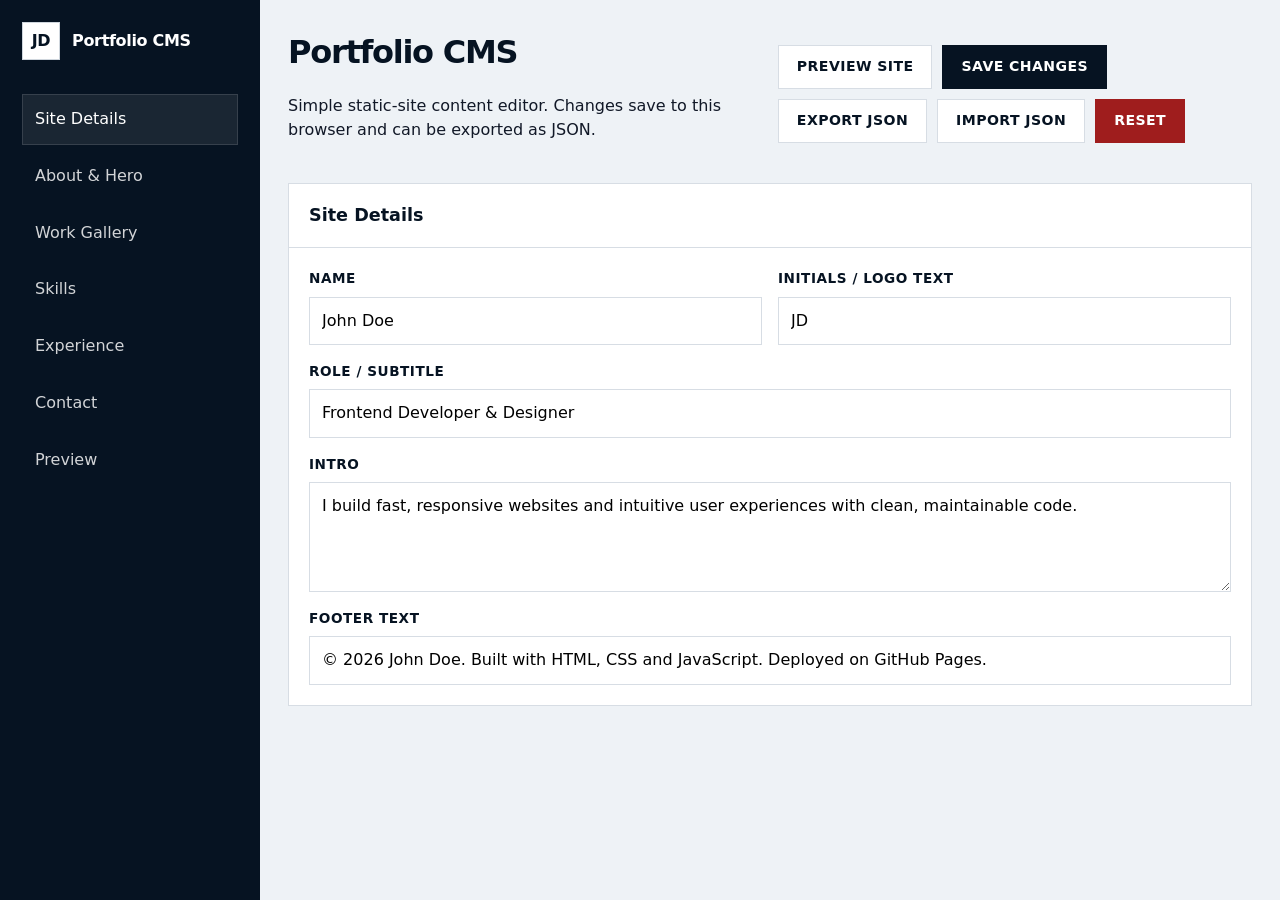
==== commit 58d922a3: "Add files via upload" ====
--- a/admin.html
+++ b/admin.html
@@ -1,27 +1,100 @@
-<!DOCTYPE html>
+<!doctype html>
 <html lang="en">
 <head>
-  <meta charset="UTF-8">
-  <meta name="viewport" content="width=device-width, initial-scale=1.0">
-  <title>Portfolio Editing Notes</title>
-  <link rel="stylesheet" href="css/styles.css">
-  <style>
-    .notes { width: min(100% - 32px, 900px); margin: 60px auto; }
-    .notes h1 { font-family: "Bricolage Grotesque", sans-serif; font-size: clamp(3.4rem, 12vw, 8rem); line-height: .82; letter-spacing: -.08em; margin: 0 0 28px; }
-    .notes p, .notes li { color: var(--muted); line-height: 1.65; }
-    code { background: var(--paper); border: 1px solid var(--line); padding: 2px 6px; border-radius: 6px; }
-  </style>
+  <meta charset="utf-8">
+  <meta name="viewport" content="width=device-width, initial-scale=1">
+  <title>Portfolio CMS Admin</title>
+  <link rel="stylesheet" href="assets/css/styles.css">
 </head>
-<body>
-  <main class="notes">
-    <h1>Editing notes</h1>
-    <p>This portfolio is a simple showcase page with sections for Name, About, Work, Experience and Contact.</p>
-    <ul>
-      <li>Replace PNGs inside <code>assets/work/</code>.</li>
-      <li>Edit projects in <code>js/content.js</code>.</li>
-      <li>Connect the form by replacing <code>YOUR_FORM_ID</code> in <code>index.html</code>.</li>
-      <li>Do not put a personal email address into the code.</li>
-    </ul>
-  </main>
+<body class="admin-body">
+  <div class="admin-layout">
+    <aside class="admin-sidebar">
+      <a class="brand" href="index.html"><span class="logo-box" id="adminInitials">JD</span><span>Portfolio CMS</span></a>
+      <nav class="admin-nav" aria-label="CMS navigation">
+        <button class="active" data-panel="sitePanel">Site Details</button>
+        <button data-panel="aboutPanel">About & Hero</button>
+        <button data-panel="galleryPanel">Work Gallery</button>
+        <button data-panel="skillsPanel">Skills</button>
+        <button data-panel="experiencePanel">Experience</button>
+        <button data-panel="contactPanel">Contact</button>
+        <button data-panel="previewPanel">Preview</button>
+      </nav>
+    </aside>
+
+    <main class="admin-main">
+      <div class="admin-topbar">
+        <div>
+          <h1>Portfolio CMS</h1>
+          <p>Simple static-site content editor. Changes save to this browser and can be exported as JSON.</p>
+        </div>
+        <div class="admin-actions">
+          <a class="btn secondary" href="index.html" target="_blank" rel="noreferrer">Preview Site</a>
+          <button class="btn" id="saveAll">Save Changes</button>
+          <button class="btn secondary" id="exportJson">Export JSON</button>
+          <label class="btn secondary" for="importJson">Import JSON</label>
+          <input class="hidden" type="file" id="importJson" accept="application/json">
+          <button class="btn danger" id="resetAll">Reset</button>
+        </div>
+      </div>
+
+      <p class="status" id="status"></p>
+
+      <section class="panel cms-panel" id="sitePanel">
+        <div class="panel-header"><h2>Site Details</h2></div>
+        <div class="panel-body form-grid">
+          <div class="field"><label>Name</label><input id="siteName" type="text"></div>
+          <div class="field"><label>Initials / Logo Text</label><input id="siteInitials" type="text" maxlength="4"></div>
+          <div class="field full"><label>Role / Subtitle</label><input id="siteRole" type="text"></div>
+          <div class="field full"><label>Intro</label><textarea id="siteIntro"></textarea></div>
+          <div class="field full"><label>Footer Text</label><input id="siteFooter" type="text"></div>
+        </div>
+      </section>
+
+      <section class="panel cms-panel hidden" id="aboutPanel">
+        <div class="panel-header"><h2>About & Hero</h2></div>
+        <div class="panel-body form-grid">
+          <div class="field"><label>Hero Eyebrow</label><input id="heroEyebrow" type="text"></div>
+          <div class="field"><label>Hero Button Text</label><input id="heroCta" type="text"></div>
+          <div class="field full"><label>Hero Image</label><div class="image-control"><img class="image-preview" id="heroPreview" alt="Hero preview"><div class="upload-box"><span>Replace hero image</span><input id="heroImage" type="file" accept="image/*"></div></div></div>
+          <div class="field"><label>About Heading</label><input id="aboutTitle" type="text"></div>
+          <div class="field full"><label>About Text</label><textarea id="aboutBody"></textarea></div>
+        </div>
+      </section>
+
+      <section class="panel cms-panel hidden" id="galleryPanel">
+        <div class="panel-header"><h2>Work Gallery</h2><button class="btn small" id="addProject">+ Add Project</button></div>
+        <div class="panel-body"><div class="item-list" id="galleryEditor"></div></div>
+      </section>
+
+      <section class="panel cms-panel hidden" id="skillsPanel">
+        <div class="panel-header"><h2>Skills</h2><button class="btn small" id="addSkill">+ Add Skill</button></div>
+        <div class="panel-body"><div class="item-list" id="skillsEditor"></div></div>
+      </section>
+
+      <section class="panel cms-panel hidden" id="experiencePanel">
+        <div class="panel-header"><h2>Experience</h2><button class="btn small" id="addExperience">+ Add Experience</button></div>
+        <div class="panel-body"><div class="item-list" id="experienceEditor"></div></div>
+      </section>
+
+      <section class="panel cms-panel hidden" id="contactPanel">
+        <div class="panel-header"><h2>Contact</h2></div>
+        <div class="panel-body form-grid">
+          <div class="field"><label>Email</label><input id="siteEmail" type="email"></div>
+          <div class="field"><label>Location</label><input id="siteLocation" type="text"></div>
+          <div class="field"><label>GitHub</label><input id="siteGithub" type="text"></div>
+          <div class="field"><label>LinkedIn</label><input id="siteLinkedin" type="text"></div>
+        </div>
+      </section>
+
+      <section class="panel cms-panel hidden" id="previewPanel">
+        <div class="panel-header"><h2>Live Preview</h2><button class="btn small" id="refreshPreview">Refresh Preview</button></div>
+        <div class="panel-body"><iframe class="preview-frame" id="previewFrame" src="index.html" title="Portfolio preview"></iframe></div>
+      </section>
+    </main>
+  </div>
+
+  <script src="assets/js/defaultContent.js"></script>
+  <script src="assets/js/storage.js"></script>
+  <script src="assets/js/admin.js"></script>
 </body>
 </html>
--- a/assets/css/styles.css
+++ b/assets/css/styles.css
@@ -0,0 +1,318 @@
+:root {
+  --navy-950: #061322;
+  --navy-900: #0a1b2d;
+  --navy-800: #10263c;
+  --slate-700: #334252;
+  --slate-600: #52606f;
+  --slate-300: #cfd6dd;
+  --slate-200: #e4e8ec;
+  --slate-100: #f3f5f7;
+  --white: #ffffff;
+  --text: #111827;
+  --muted: #667085;
+  --line: #d7dde4;
+  --focus: #2d6cdf;
+  --danger: #9f1d1d;
+  --success: #136f3a;
+  --shadow: 0 18px 45px rgba(6, 19, 34, 0.14);
+}
+
+* { box-sizing: border-box; }
+html { scroll-behavior: smooth; }
+body {
+  margin: 0;
+  font-family: Inter, ui-sans-serif, system-ui, -apple-system, BlinkMacSystemFont, "Segoe UI", sans-serif;
+  color: var(--text);
+  background: var(--slate-100);
+  line-height: 1.55;
+}
+img { max-width: 100%; display: block; }
+a { color: inherit; text-decoration: none; }
+button, input, textarea, select { font: inherit; border-radius: 0; }
+button { cursor: pointer; }
+
+.site-shell { max-width: 1180px; margin: 0 auto; background: var(--white); min-height: 100vh; box-shadow: var(--shadow); }
+.container { width: min(100% - 40px, 980px); margin: 0 auto; }
+
+.header {
+  position: sticky;
+  top: 0;
+  z-index: 20;
+  background: var(--navy-950);
+  color: var(--white);
+  border-bottom: 1px solid rgba(255,255,255,0.1);
+}
+.nav {
+  display: flex;
+  align-items: center;
+  justify-content: space-between;
+  min-height: 70px;
+  gap: 24px;
+}
+.brand { display: flex; align-items: center; gap: 12px; font-weight: 800; letter-spacing: -0.02em; }
+.logo-box {
+  width: 38px;
+  height: 38px;
+  display: grid;
+  place-items: center;
+  background: var(--white);
+  color: var(--navy-950);
+  font-weight: 900;
+  border: 1px solid var(--slate-300);
+}
+.nav-links { display: flex; align-items: center; gap: 22px; font-size: 0.92rem; }
+.nav-links a { border-bottom: 2px solid transparent; padding: 23px 0 19px; color: rgba(255,255,255,0.88); }
+.nav-links a:hover, .nav-links a:focus { color: var(--white); border-bottom-color: var(--white); }
+.menu-toggle { display: none; background: transparent; color: var(--white); border: 1px solid rgba(255,255,255,0.45); padding: 8px 10px; }
+
+.hero {
+  min-height: 520px;
+  display: grid;
+  grid-template-columns: 1fr 1fr;
+  align-items: stretch;
+  background: linear-gradient(105deg, var(--navy-900), var(--slate-700));
+  color: var(--white);
+}
+.hero-copy { padding: 82px 0 82px max(40px, calc((100vw - 980px) / 2)); width: min(100%, 560px); }
+.eyebrow { display: inline-block; text-transform: uppercase; letter-spacing: 0.1em; font-size: 0.75rem; font-weight: 800; border: 1px solid rgba(255,255,255,0.35); padding: 4px 8px; margin-bottom: 16px; }
+.hero h1 { font-size: clamp(3rem, 8vw, 5.8rem); line-height: 0.92; margin: 0 0 14px; letter-spacing: -0.07em; }
+.hero-role { text-transform: uppercase; letter-spacing: 0.04em; font-weight: 800; margin: 0 0 18px; color: var(--slate-200); }
+.hero-intro { max-width: 440px; color: rgba(255,255,255,0.82); margin-bottom: 28px; }
+.hero-image { min-height: 420px; background: rgba(6,19,34,0.25); overflow: hidden; }
+.hero-image img { width: 100%; height: 100%; object-fit: cover; filter: grayscale(1) contrast(0.96); opacity: 0.78; }
+.btn {
+  display: inline-flex;
+  align-items: center;
+  justify-content: center;
+  min-height: 44px;
+  padding: 0 18px;
+  border: 1px solid var(--navy-950);
+  background: var(--navy-950);
+  color: var(--white);
+  font-weight: 800;
+  font-size: 0.88rem;
+  text-transform: uppercase;
+  letter-spacing: 0.03em;
+}
+.btn:hover, .btn:focus { background: var(--navy-800); }
+.btn.secondary { background: var(--white); color: var(--navy-950); border-color: var(--line); }
+.btn.danger { background: var(--danger); border-color: var(--danger); }
+.btn.small { min-height: 34px; padding: 0 12px; font-size: 0.78rem; }
+
+.section { padding: 58px 0; border-bottom: 1px solid var(--line); }
+.section-grid { display: grid; grid-template-columns: 180px 1fr; gap: 34px; align-items: start; }
+.section-title { margin: 0; color: var(--navy-950); text-transform: uppercase; font-size: 1.05rem; letter-spacing: -0.01em; }
+.section-title::after { content: ""; display: block; width: 56px; height: 2px; background: var(--navy-950); margin-top: 12px; }
+.lead-box { border: 1px solid var(--line); padding: 22px; background: var(--white); }
+.gallery-grid { display: grid; grid-template-columns: repeat(3, 1fr); gap: 20px; }
+.project-card { border: 1px solid var(--line); background: var(--white); }
+.project-card img { aspect-ratio: 4 / 3; width: 100%; object-fit: cover; background: var(--slate-200); filter: grayscale(1); }
+.project-content { padding: 16px; }
+.project-content h3 { margin: 0 0 4px; font-size: 1rem; color: var(--navy-950); }
+.project-content p { margin: 0; color: var(--muted); font-size: 0.9rem; }
+.project-description { margin-top: 10px !important; color: var(--text) !important; }
+.skill-list { display: flex; flex-wrap: wrap; gap: 10px; }
+.skill-chip { border: 1px solid var(--line); padding: 10px 14px; background: var(--white); font-weight: 700; font-size: 0.92rem; }
+.timeline { display: grid; gap: 22px; }
+.experience-item { display: grid; grid-template-columns: 170px 1fr; gap: 24px; position: relative; }
+.experience-meta { border-left: 4px solid var(--navy-950); padding-left: 16px; }
+.experience-meta strong { display: block; color: var(--navy-950); }
+.experience-meta span { color: var(--muted); font-size: 0.92rem; }
+.experience-details { border: 1px solid var(--line); padding: 18px; background: var(--white); }
+.contact-grid { display: grid; grid-template-columns: repeat(2, 1fr); gap: 12px; }
+.contact-card { border: 1px solid var(--line); padding: 14px; background: var(--white); color: var(--navy-950); font-weight: 700; overflow-wrap: anywhere; }
+.footer { background: var(--navy-950); color: rgba(255,255,255,0.78); padding: 22px 0; font-size: 0.85rem; }
+
+.admin-body { background: #eef2f6; }
+.admin-layout { min-height: 100vh; display: grid; grid-template-columns: 260px 1fr; }
+.admin-sidebar { background: var(--navy-950); color: var(--white); padding: 22px; position: sticky; top: 0; height: 100vh; }
+.admin-sidebar .brand { margin-bottom: 34px; }
+.admin-nav { display: grid; gap: 6px; }
+.admin-nav button { text-align: left; border: 1px solid transparent; background: transparent; color: rgba(255,255,255,0.82); padding: 12px; }
+.admin-nav button.active, .admin-nav button:hover { background: rgba(255,255,255,0.08); color: var(--white); border-color: rgba(255,255,255,0.12); }
+.admin-main { padding: 28px; }
+.admin-topbar { display: flex; justify-content: space-between; align-items: center; gap: 16px; margin-bottom: 24px; }
+.admin-topbar h1 { margin: 0; color: var(--navy-950); letter-spacing: -0.04em; }
+.admin-actions { display: flex; gap: 10px; flex-wrap: wrap; }
+.panel { background: var(--white); border: 1px solid var(--line); margin-bottom: 20px; }
+.panel-header { padding: 18px 20px; border-bottom: 1px solid var(--line); display: flex; justify-content: space-between; gap: 12px; align-items: center; }
+.panel-header h2 { margin: 0; font-size: 1.1rem; color: var(--navy-950); }
+.panel-body { padding: 20px; }
+.form-grid { display: grid; grid-template-columns: repeat(2, 1fr); gap: 16px; }
+.field { display: grid; gap: 7px; }
+.field.full { grid-column: 1 / -1; }
+.field label { font-weight: 800; color: var(--navy-950); font-size: 0.85rem; text-transform: uppercase; letter-spacing: 0.04em; }
+.field input, .field textarea, .field select { width: 100%; border: 1px solid var(--line); background: #fff; padding: 11px 12px; min-height: 42px; }
+.field textarea { min-height: 110px; resize: vertical; }
+.field input:focus, .field textarea:focus { outline: 2px solid rgba(45,108,223,0.22); border-color: var(--focus); }
+.item-list { display: grid; gap: 14px; }
+.admin-card { border: 1px solid var(--line); padding: 16px; background: #fbfcfd; display: grid; gap: 14px; }
+.card-head { display: flex; justify-content: space-between; align-items: center; gap: 12px; }
+.card-head h3 { margin: 0; font-size: 1rem; color: var(--navy-950); }
+.card-actions { display: flex; gap: 8px; }
+.image-control { display: grid; grid-template-columns: 140px 1fr; gap: 14px; align-items: start; }
+.image-preview { width: 140px; aspect-ratio: 4/3; border: 1px solid var(--line); object-fit: cover; background: var(--slate-200); filter: grayscale(1); }
+.upload-box { border: 1px dashed var(--slate-600); padding: 16px; min-height: 105px; display: grid; align-content: center; gap: 8px; color: var(--muted); background: var(--white); }
+.upload-box input { width: 100%; }
+.status { margin: 0 0 18px; padding: 12px 14px; border: 1px solid var(--line); background: var(--white); color: var(--navy-950); display: none; }
+.status.show { display: block; }
+.status.success { border-color: rgba(19,111,58,0.35); color: var(--success); }
+.status.error { border-color: rgba(159,29,29,0.35); color: var(--danger); }
+.preview-frame { width: 100%; height: 520px; border: 1px solid var(--line); background: var(--white); }
+.hidden { display: none !important; }
+
+@media (max-width: 820px) {
+  .site-shell { box-shadow: none; }
+  .container { width: min(100% - 28px, 980px); }
+  .nav { min-height: 64px; }
+  .menu-toggle { display: inline-flex; }
+  .nav-links { display: none; position: absolute; left: 0; right: 0; top: 64px; background: var(--navy-950); padding: 0 20px 18px; flex-direction: column; align-items: stretch; gap: 0; }
+  .nav-links.open { display: flex; }
+  .nav-links a { padding: 14px 0; border-bottom: 1px solid rgba(255,255,255,0.1); }
+  .hero { grid-template-columns: 1fr; min-height: unset; }
+  .hero-copy { padding: 54px 20px; width: 100%; }
+  .hero-image { min-height: 260px; }
+  .section { padding: 42px 0; }
+  .section-grid { grid-template-columns: 1fr; gap: 22px; }
+  .gallery-grid { grid-template-columns: repeat(2, 1fr); gap: 14px; }
+  .experience-item { grid-template-columns: 1fr; gap: 12px; }
+  .contact-grid { grid-template-columns: 1fr; }
+  .admin-layout { grid-template-columns: 1fr; }
+  .admin-sidebar { position: static; height: auto; }
+  .admin-nav { grid-template-columns: repeat(2, 1fr); }
+  .admin-main { padding: 18px; }
+  .admin-topbar { align-items: flex-start; flex-direction: column; }
+  .form-grid { grid-template-columns: 1fr; }
+  .image-control { grid-template-columns: 1fr; }
+  .image-preview { width: 100%; max-width: 280px; }
+}
+
+@media (max-width: 520px) {
+  .gallery-grid { grid-template-columns: 1fr; }
+  .hero h1 { font-size: 3.2rem; }
+  .admin-nav { grid-template-columns: 1fr; }
+}
+
+body.lightbox-active { overflow: hidden; }
+.project-image-button {
+  position: relative;
+  display: block;
+  width: 100%;
+  padding: 0;
+  border: 0;
+  background: var(--slate-200);
+  color: var(--white);
+  text-align: left;
+  overflow: hidden;
+}
+.project-image-button:focus { outline: 3px solid var(--focus); outline-offset: -3px; }
+.project-image-button img { transition: transform 180ms ease, opacity 180ms ease; }
+.project-image-button:hover img,
+.project-image-button:focus img { transform: scale(1.03); opacity: 0.82; }
+.project-expand-label {
+  position: absolute;
+  right: 10px;
+  bottom: 10px;
+  background: rgba(6, 19, 34, 0.92);
+  border: 1px solid rgba(255,255,255,0.35);
+  color: var(--white);
+  font-size: 0.72rem;
+  font-weight: 800;
+  line-height: 1;
+  padding: 8px 9px;
+  text-transform: uppercase;
+  letter-spacing: 0.04em;
+  opacity: 0;
+  transform: translateY(6px);
+  transition: opacity 180ms ease, transform 180ms ease;
+}
+.project-image-button:hover .project-expand-label,
+.project-image-button:focus .project-expand-label { opacity: 1; transform: translateY(0); }
+.lightbox {
+  position: fixed;
+  inset: 0;
+  z-index: 100;
+  display: none;
+  align-items: center;
+  justify-content: center;
+  padding: 28px;
+  background: rgba(6, 19, 34, 0.92);
+}
+.lightbox.open { display: flex; }
+.lightbox-frame {
+  width: min(100%, 1080px);
+  max-height: calc(100vh - 56px);
+  margin: 0;
+  display: grid;
+  grid-template-rows: minmax(0, 1fr) auto;
+  background: var(--white);
+  border: 1px solid rgba(255,255,255,0.2);
+}
+.lightbox-frame img {
+  width: 100%;
+  max-height: calc(100vh - 210px);
+  object-fit: contain;
+  background: var(--navy-950);
+}
+.lightbox-frame figcaption {
+  padding: 18px 20px 20px;
+  border-top: 1px solid var(--line);
+  color: var(--text);
+}
+.lightbox-frame figcaption strong {
+  display: block;
+  color: var(--navy-950);
+  font-size: 1.15rem;
+  line-height: 1.25;
+}
+.lightbox-frame figcaption span {
+  display: block;
+  color: var(--muted);
+  font-weight: 700;
+  margin-top: 3px;
+}
+.lightbox-frame figcaption p { margin: 10px 0 0; }
+.lightbox-close,
+.lightbox-nav {
+  position: fixed;
+  z-index: 101;
+  border: 1px solid rgba(255,255,255,0.45);
+  background: var(--white);
+  color: var(--navy-950);
+  font-weight: 900;
+  line-height: 1;
+}
+.lightbox-close {
+  top: 18px;
+  right: 18px;
+  width: 46px;
+  height: 46px;
+  font-size: 2rem;
+}
+.lightbox-nav {
+  top: 50%;
+  width: 48px;
+  height: 64px;
+  transform: translateY(-50%);
+  font-size: 2.4rem;
+}
+.lightbox-prev { left: 18px; }
+.lightbox-next { right: 18px; }
+.lightbox-close:hover,
+.lightbox-close:focus,
+.lightbox-nav:hover,
+.lightbox-nav:focus {
+  background: var(--slate-200);
+  outline: 2px solid var(--focus);
+}
+
+@media (max-width: 820px) {
+  .lightbox { padding: 16px; align-items: flex-end; }
+  .lightbox-frame { max-height: calc(100vh - 84px); }
+  .lightbox-frame img { max-height: calc(100vh - 270px); }
+  .lightbox-close { top: 12px; right: 12px; width: 42px; height: 42px; }
+  .lightbox-nav { top: auto; bottom: 16px; width: 48px; height: 48px; transform: none; }
+  .lightbox-prev { left: 16px; }
+  .lightbox-next { right: 16px; }
+  .project-expand-label { opacity: 1; transform: none; }
+}
